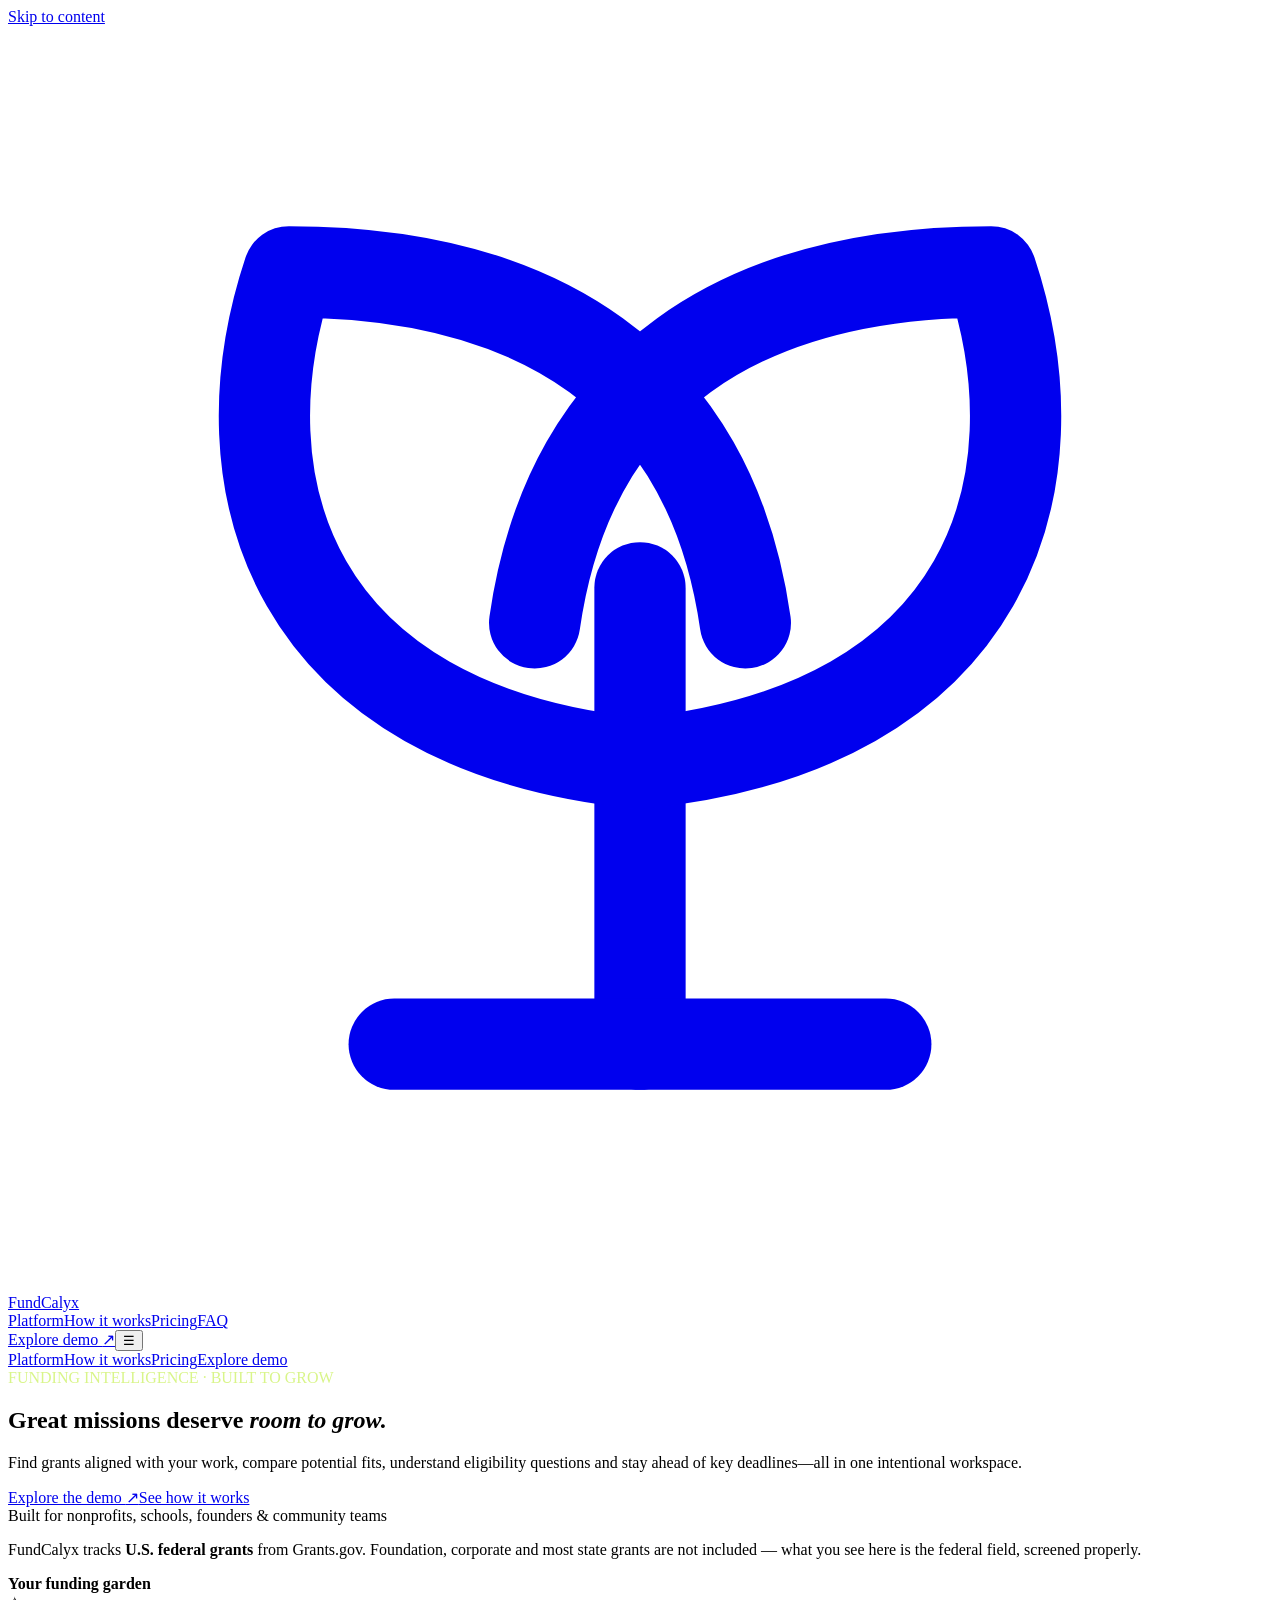
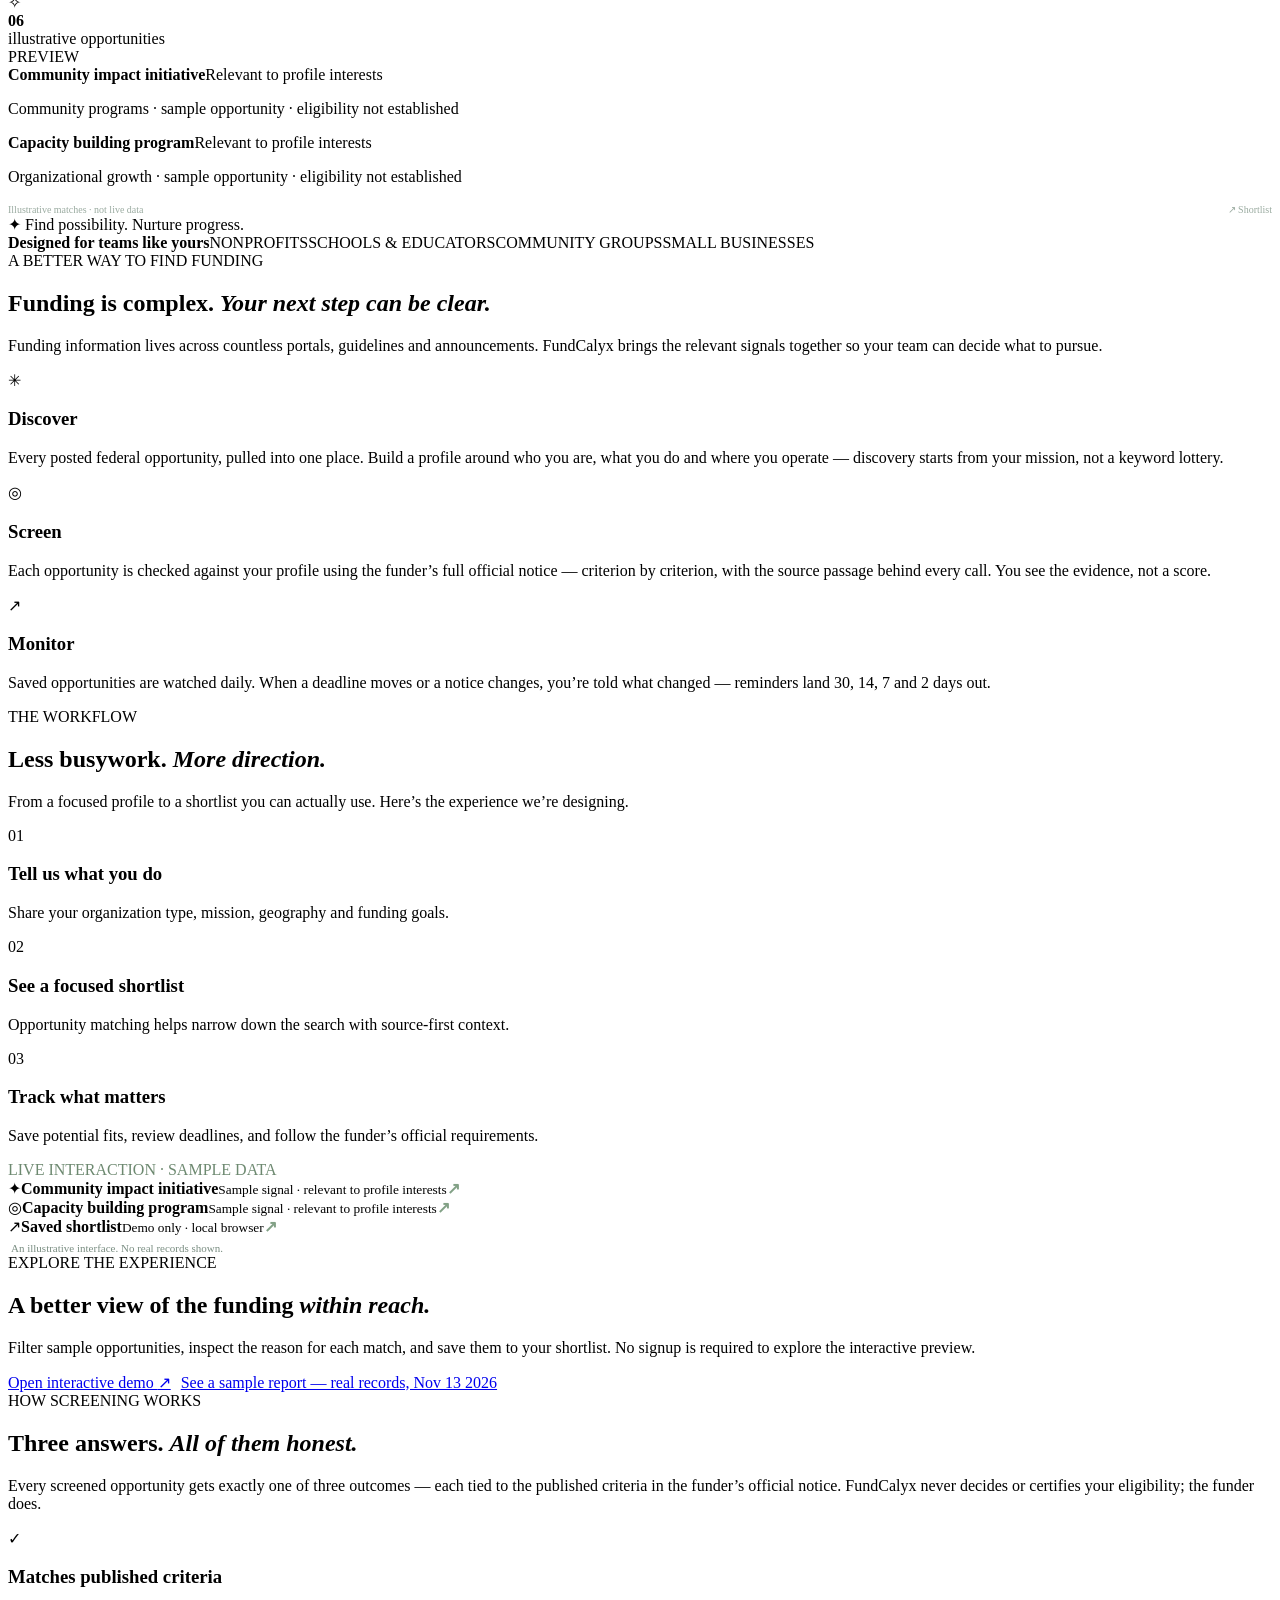
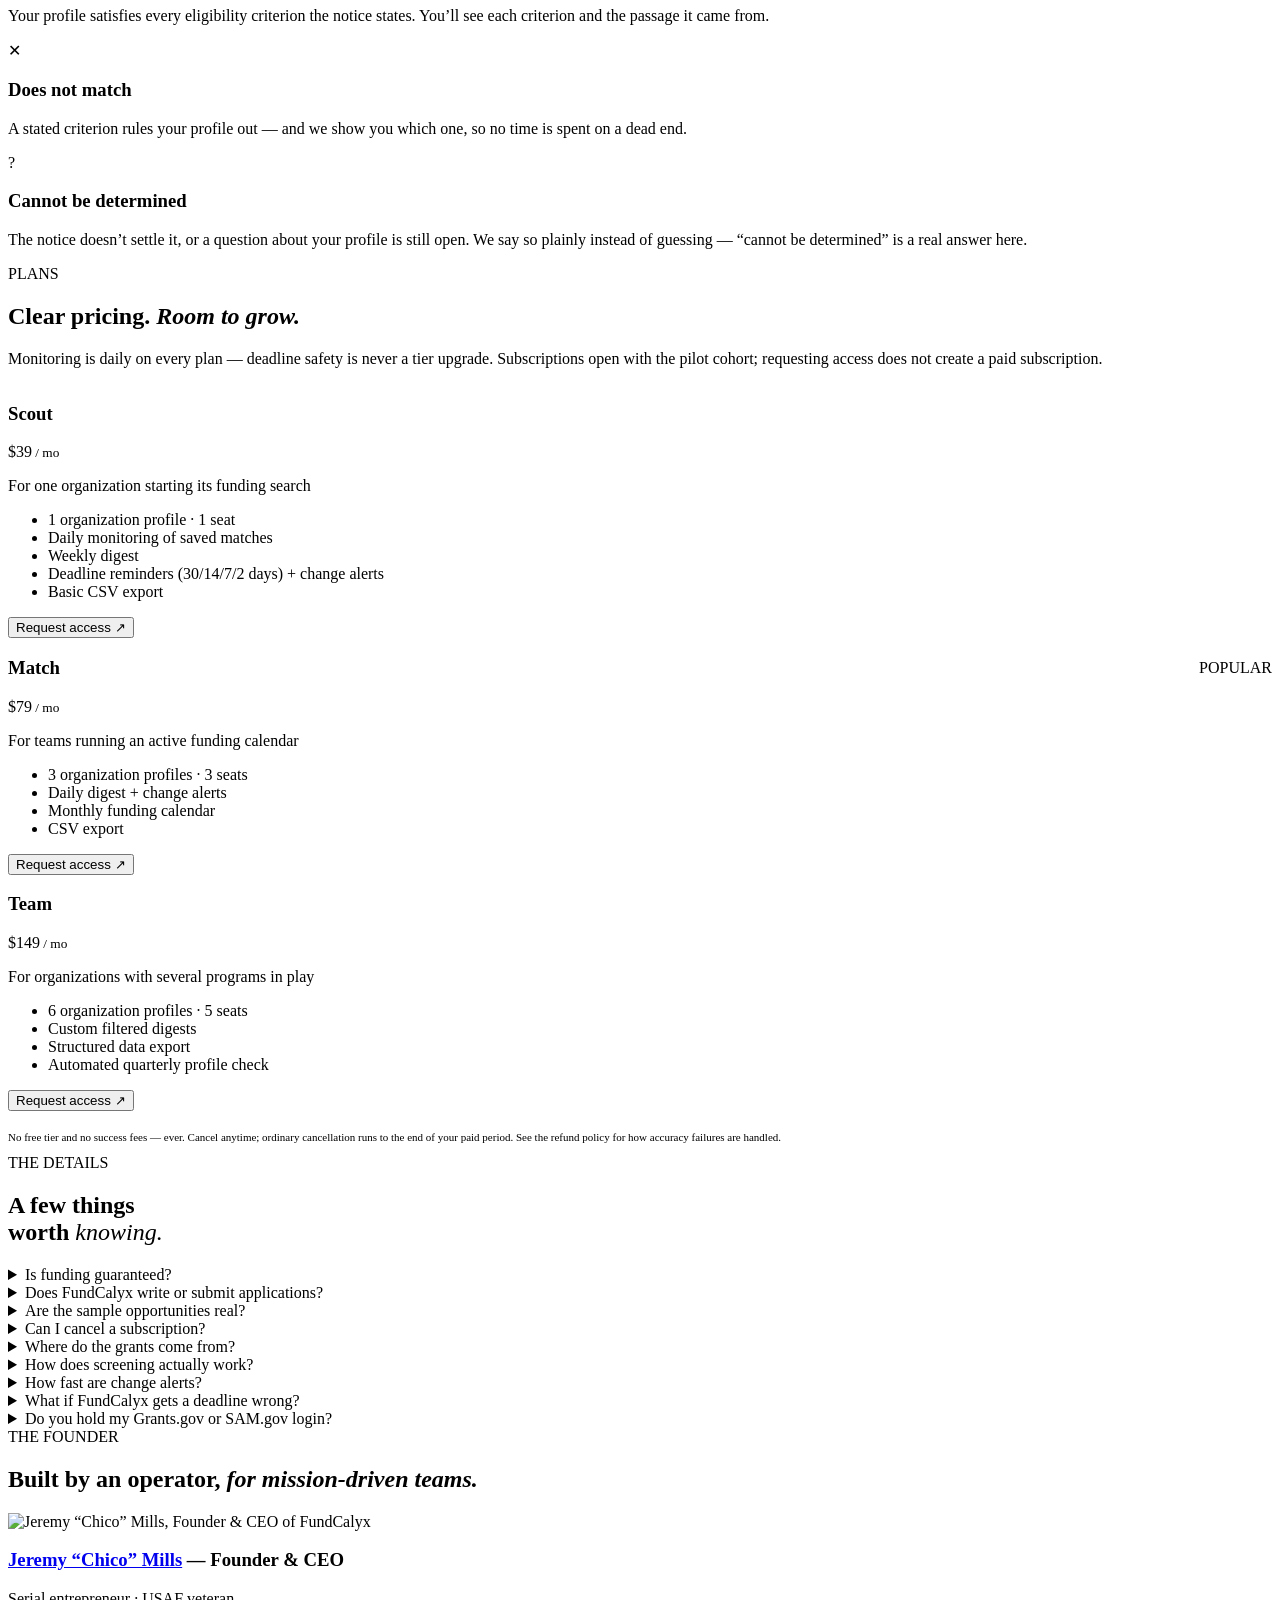
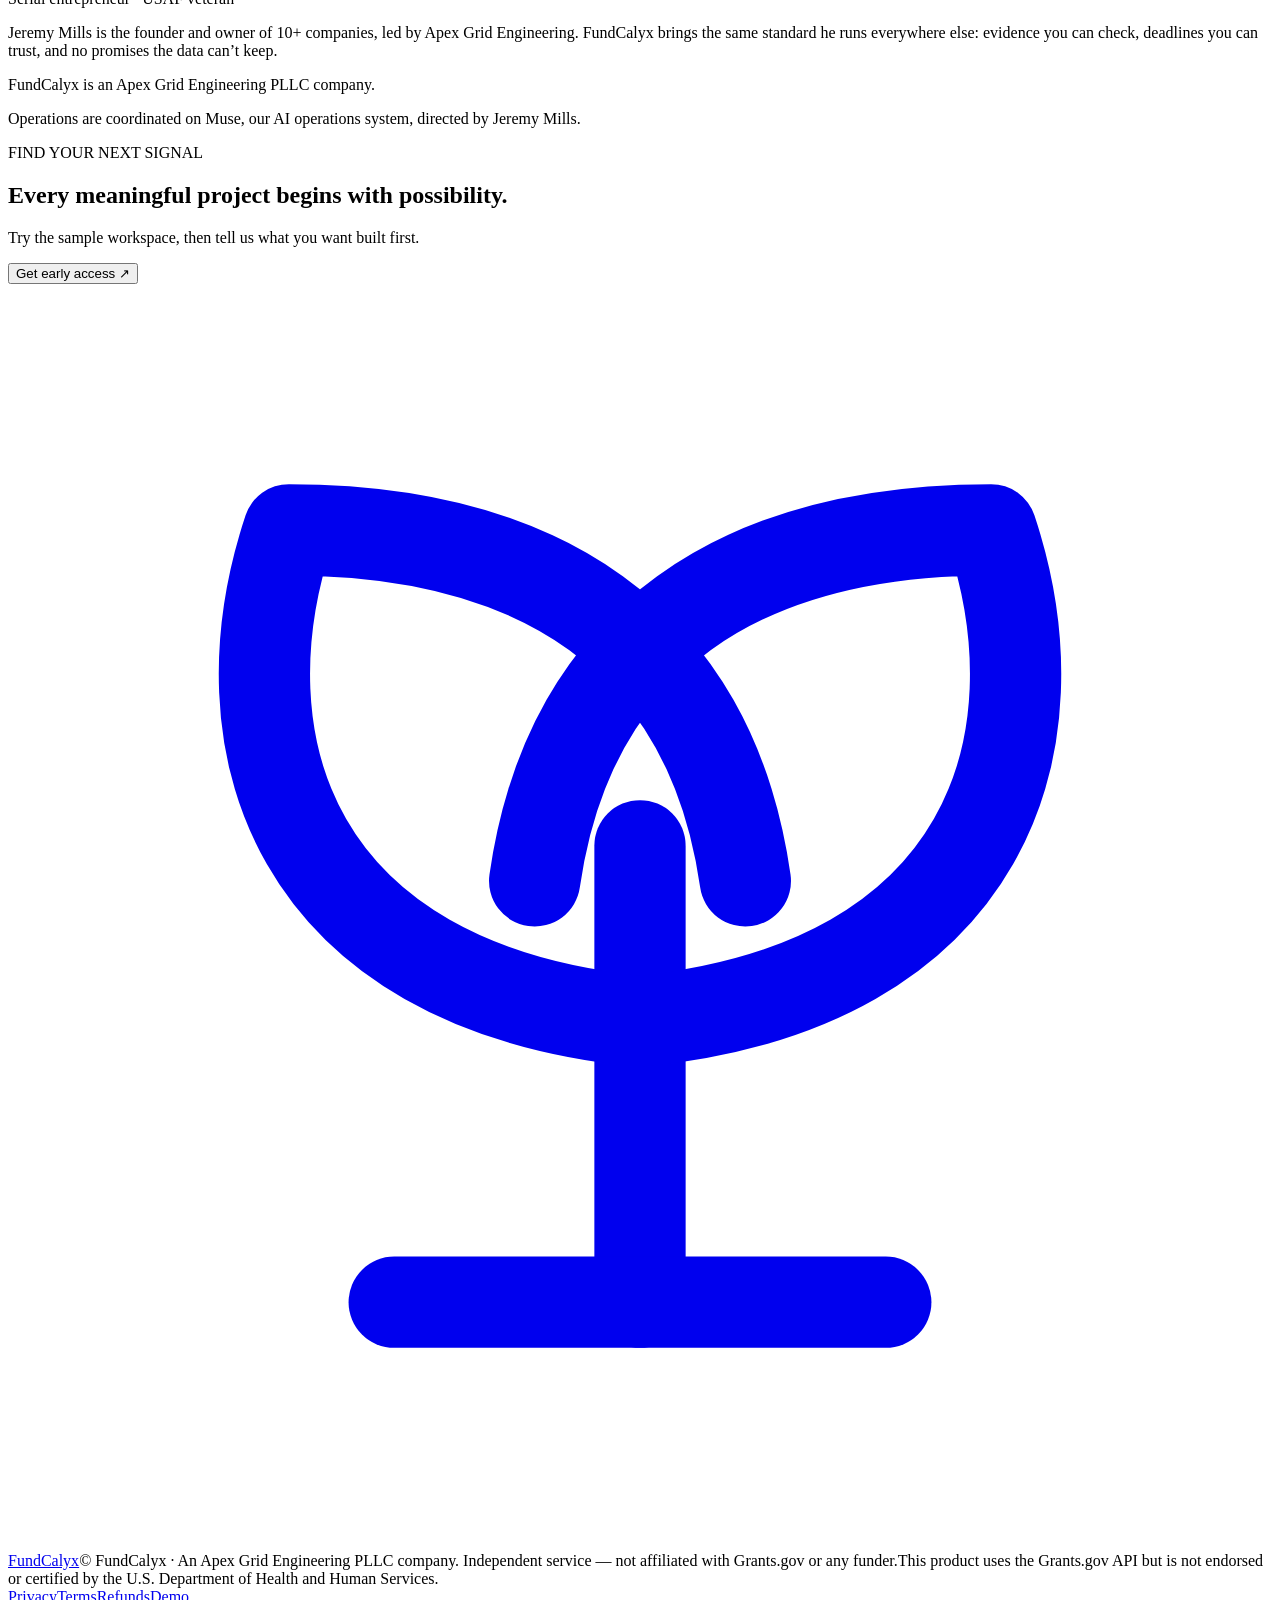
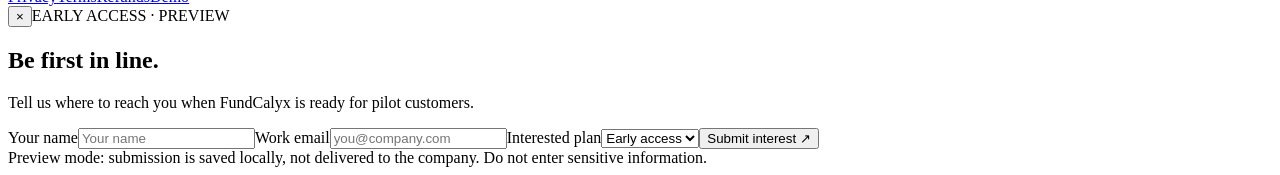
==== index.html @ a988503f "Add files via upload" ====
<!doctype html><html lang="en"><head><meta charset="utf-8"><meta name="viewport" content="width=device-width,initial-scale=1"><meta name="robots" content="noindex,nofollow"><meta name="description" content="Find federal grants that fit your mission. FundCalyx organizes potential funding matches, eligibility questions and deadlines in one focused workspace."><meta name="theme-color" content="#142f29"><title>FundCalyx — Grant discovery + funding intelligence</title><link rel="icon" href="assets/favicon.svg" type="image/svg+xml"><link rel="stylesheet" href="assets/site.css"><script src="assets/site-config.js"></script><script defer src="assets/site.js"></script><meta name="theme-color" content="#12342c"><meta property="og:type" content="website"><meta property="og:title" content="FundCalyx — Grant discovery + funding intelligence"><meta property="og:description" content="Find federal grants that fit your mission. FundCalyx organizes potential funding matches, eligibility questions and deadlines in one focused workspace."></head><body data-site="fundcalyx"><a class="skip-link" href="#main">Skip to content</a><div class="nav-shell container"><nav class="nav" aria-label="Main navigation"><a class="logo" href="index.html" aria-label="FundCalyx home"><span class="mark"><svg viewBox="0 0 36 36" fill="none" aria-hidden="true"><path d="M18 29V16" stroke="currentColor" stroke-width="2.6" stroke-linecap="round"/><path d="M18 21C8 20 6 13 8 7c7 0 12 3 13 10M18 21c10-1 12-8 10-14-7 0-12 3-13 10" stroke="currentColor" stroke-width="2.6" stroke-linecap="round" stroke-linejoin="round"/><path d="M11 29h14" stroke="currentColor" stroke-width="2.6" stroke-linecap="round"/></svg></span>FundCalyx</a><div class="nav-links"><a href="index.html#platform">Platform</a><a href="index.html#how">How it works</a><a href="index.html#pricing">Pricing</a><a href="index.html#faq">FAQ</a></div><div class="nav-actions"><a class="btn btn-outline btn-sm" href="workspace.html">Explore demo <span aria-hidden="true">↗</span></a><button class="mobile-toggle" type="button" aria-label="Toggle menu" aria-expanded="false">☰</button></div></nav><div class="mobile-menu" id="mobile-menu"><a href="index.html#platform">Platform</a><a href="index.html#how">How it works</a><a href="index.html#pricing">Pricing</a><a href="workspace.html">Explore demo</a></div></div><main id="main"><section class="hero"><div class="container"><div class="hero-panel"><div class="hero-copy"><div class="eyebrow" style="color:#d9f58a"><span class="dot"></span>FUNDING INTELLIGENCE · BUILT TO GROW</div><h1>Great missions deserve <em>room to grow.</em></h1><p>Find grants aligned with your work, compare potential fits, understand eligibility questions and stay ahead of key deadlines—all in one intentional workspace.</p><div class="hero-cta"><a href="workspace.html" class="btn btn-solid">Explore the demo <span aria-hidden="true">↗</span></a><a href="#how" class="btn btn-light">See how it works</a></div><div class="hero-micro"><span></span>Built for nonprofits, schools, founders & community teams</div><p class="hero-scope">FundCalyx tracks <strong>U.S. federal grants</strong> from Grants.gov. Foundation, corporate and most state grants are not included — what you see here is the federal field, screened properly.</p></div><div class="hero-art" aria-label="Illustrative platform preview"><div class="orbit" aria-hidden="true"></div><div class="orbit two" aria-hidden="true"></div><div class="orbit three" aria-hidden="true"></div><div class="dashboard-card"><div class="dashboard-top"><strong>Your funding garden</strong><div class="mini-dots" aria-hidden="true"><i></i><i></i><i></i></div></div><div class="match-summary"><div class="summary-icon">✧</div><div><strong>06</strong><br><span>illustrative opportunities</span></div><span style="margin-left:auto" class="sample-tag">PREVIEW</span></div><div class="grant-result"><div class="grant-head"><strong>Community impact initiative</strong><span class="score">Relevant to profile interests</span></div><p>Community programs · sample opportunity · eligibility not established</p></div><div class="grant-result"><div class="grant-head"><strong>Capacity building program</strong><span class="score">Relevant to profile interests</span></div><p>Organizational growth · sample opportunity · eligibility not established</p></div><div style="display:flex;align-items:center;justify-content:space-between;margin-top:18px;color:#9aaba0;font-size:10px"><span>Illustrative matches · not live data</span><span>↗ Shortlist</span></div></div><div class="floating-note">✦ Find possibility. Nurture progress.</div></div></div><div class="proofbar"><strong>Designed for teams like yours</strong><span>NONPROFITS</span><span>SCHOOLS & EDUCATORS</span><span>COMMUNITY GROUPS</span><span>SMALL BUSINESSES</span></div></div></section><section class="section container" id="platform"><div class="section-head"><span class="eyebrow"><span class="dot"></span>A BETTER WAY TO FIND FUNDING</span><h2>Funding is complex. <em>Your next step can be clear.</em></h2><p>Funding information lives across countless portals, guidelines and announcements. FundCalyx brings the relevant signals together so your team can decide what to pursue.</p></div><div class="feature-grid"><article class="feature feature-main"><div class="decor" aria-hidden="true"></div><div class="feat-icon" aria-hidden="true">✳</div><h3>Discover</h3><p>Every posted federal opportunity, pulled into one place. Build a profile around who you are, what you do and where you operate — discovery starts from your mission, not a keyword lottery.</p></article><article class="feature "><div class="decor" aria-hidden="true"></div><div class="feat-icon" aria-hidden="true">◎</div><h3>Screen</h3><p>Each opportunity is checked against your profile using the funder’s full official notice — criterion by criterion, with the source passage behind every call. You see the evidence, not a score.</p></article><article class="feature "><div class="decor" aria-hidden="true"></div><div class="feat-icon" aria-hidden="true">↗</div><h3>Monitor</h3><p>Saved opportunities are watched daily. When a deadline moves or a notice changes, you’re told what changed — reminders land 30, 14, 7 and 2 days out.</p></article></div></section><section class="dark-section" id="how"><div class="container"><div class="section-head"><span class="eyebrow" style="color:var(--accent)"><span class="dot"></span>THE WORKFLOW</span><h2>Less busywork. <em style="color:var(--accent)">More direction.</em></h2><p>From a focused profile to a shortlist you can actually use. Here’s the experience we’re designing.</p></div><div class="steps"><article class="step"><span class="n">01</span><h3>Tell us what you do</h3><p>Share your organization type, mission, geography and funding goals.</p></article><article class="step"><span class="n">02</span><h3>See a focused shortlist</h3><p>Opportunity matching helps narrow down the search with source-first context.</p></article><article class="step"><span class="n">03</span><h3>Track what matters</h3><p>Save potential fits, review deadlines, and follow the funder’s official requirements.</p></article></div></div></section><section class="demo-strip container"><div class="demo-visual"><div class="eyebrow" style="color:#6d8970">LIVE INTERACTION · SAMPLE DATA</div><div class="row-demo"><span class="circle">✦</span><span class="txt"><strong>Community impact initiative</strong><small>Sample signal · relevant to profile interests</small></span><strong style="color:#82a186">↗</strong></div><div class="row-demo"><span class="circle">◎</span><span class="txt"><strong>Capacity building program</strong><small>Sample signal · relevant to profile interests</small></span><strong style="color:#82a186">↗</strong></div><div class="row-demo"><span class="circle">↗</span><span class="txt"><strong>Saved shortlist</strong><small>Demo only · local browser</small></span><strong style="color:#82a186">↗</strong></div><div style="padding:6px 3px 0;color:#798d81;font-size:11px">An illustrative interface. No real records shown.</div></div><div class="section-head"><span class="eyebrow"><span class="dot"></span>EXPLORE THE EXPERIENCE</span><h2>A better view of the funding <em>within reach.</em></h2><p>Filter sample opportunities, inspect the reason for each match, and save them to your shortlist. No signup is required to explore the interactive preview.</p><a class="btn btn-dark" style="margin-top:14px" href="workspace.html">Open interactive demo <span aria-hidden="true">↗</span></a><a class="btn btn-outline" style="margin-top:14px;margin-left:10px" href="sample-report.html">See a sample report — real records, Nov 13 2026</a></div></section><section class="section container" id="screening"><div class="section-head"><span class="eyebrow"><span class="dot"></span>HOW SCREENING WORKS</span><h2>Three answers. <em>All of them honest.</em></h2><p>Every screened opportunity gets exactly one of three outcomes — each tied to the published criteria in the funder’s official notice. FundCalyx never decides or certifies your eligibility; the funder does.</p></div><div class="feature-grid"><article class="feature"><div class="feat-icon" aria-hidden="true">✓</div><h3>Matches published criteria</h3><p>Your profile satisfies every eligibility criterion the notice states. You’ll see each criterion and the passage it came from.</p></article><article class="feature"><div class="feat-icon" aria-hidden="true">✕</div><h3>Does not match</h3><p>A stated criterion rules your profile out — and we show you which one, so no time is spent on a dead end.</p></article><article class="feature"><div class="feat-icon" aria-hidden="true">?</div><h3>Cannot be determined</h3><p>The notice doesn’t settle it, or a question about your profile is still open. We say so plainly instead of guessing — “cannot be determined” is a real answer here.</p></article></div></section><section class="pricing" id="pricing"><div class="container"><div class="section-head"><span class="eyebrow"><span class="dot"></span>PLANS</span><h2>Clear pricing. <em>Room to grow.</em></h2><p>Monitoring is daily on every plan — deadline safety is never a tier upgrade. Subscriptions open with the pilot cohort; requesting access does not create a paid subscription.</p></div><div class="pricing-cards"><article class="price-card "><div style="display:flex;justify-content:space-between;align-items:center"><h3>Scout</h3></div><div class="amount">$39<small> / mo</small></div><p class="desc">For one organization starting its funding search</p><ul><li>1 organization profile · 1 seat</li><li>Daily monitoring of saved matches</li><li>Weekly digest</li><li>Deadline reminders (30/14/7/2 days) + change alerts</li><li>Basic CSV export</li></ul><button class="btn btn-outline" type="button" data-modal data-plan="Scout">Request access <span aria-hidden="true">↗</span></button></article><article class="price-card featured"><div style="display:flex;justify-content:space-between;align-items:center"><h3>Match</h3><span class="badge dark">POPULAR</span></div><div class="amount">$79<small> / mo</small></div><p class="desc">For teams running an active funding calendar</p><ul><li>3 organization profiles · 3 seats</li><li>Daily digest + change alerts</li><li>Monthly funding calendar</li><li>CSV export</li></ul><button class="btn btn-solid" type="button" data-modal data-plan="Match">Request access <span aria-hidden="true">↗</span></button></article><article class="price-card "><div style="display:flex;justify-content:space-between;align-items:center"><h3>Team</h3></div><div class="amount">$149<small> / mo</small></div><p class="desc">For organizations with several programs in play</p><ul><li>6 organization profiles · 5 seats</li><li>Custom filtered digests</li><li>Structured data export</li><li>Automated quarterly profile check</li></ul><button class="btn btn-outline" type="button" data-modal data-plan="Team">Request access <span aria-hidden="true">↗</span></button></article></div><p style="font-size:11px;color:var(--muted);margin-top:20px">No free tier and no success fees — ever. Cancel anytime; ordinary cancellation runs to the end of your paid period. See the refund policy for how accuracy failures are handled.</p></div></section><section class="faq container" id="faq"><div><span class="eyebrow"><span class="dot"></span>THE DETAILS</span><h2 class="section-title">A few things<br>worth <em style="font-family:Georgia,serif;font-weight:400">knowing.</em></h2></div><div class="faq-list"><details><summary>Is funding guaranteed?</summary><p>No. A match is a starting point, not an eligibility determination or an award guarantee. Always verify requirements and deadlines with the original funder.</p></details><details><summary>Does FundCalyx write or submit applications?</summary><p>Not in the proposed initial product. It focuses on opportunity discovery, eligibility prompts, links and deadline organization.</p></details><details><summary>Are the sample opportunities real?</summary><p>No. The interactive preview uses illustrative records. Live data, source links and update schedules must be connected before launch.</p></details><details><summary>Can I cancel a subscription?</summary><p>Yes — self-service, anytime. Ordinary cancellation runs to the end of the period you paid for. If FundCalyx ever ends your service itself, the unused part of the period is refunded pro-rata. The two are different, and the refund policy says so in plain language.</p></details><details><summary>Where do the grants come from?</summary><p>U.S. federal opportunities, via Grants.gov. Foundation, corporate and most state grants are not in this data — FundCalyx is a federal-grants tool and says so up front. This product uses the Grants.gov API but is not endorsed or certified by the U.S. Department of Health and Human Services.</p></details><details><summary>How does screening actually work?</summary><p>We read the funder’s full official notice and check your profile against each published eligibility criterion, keeping the source passage behind every outcome. If the notice can’t settle a question, the answer is “cannot be determined” — never a guess dressed up as a verdict.</p></details><details><summary>How fast are change alerts?</summary><p>Monitoring runs daily, not in real time. When a sweep detects a change and verifies it, the alert is queued and sent — expect same-day on a normal cycle, and we’ll show a visible stale-data notice rather than send alerts built on a feed we couldn’t verify.</p></details><details><summary>What if FundCalyx gets a deadline wrong?</summary><p>We notify you promptly, publish the correction, and assess the impact. Where a correction can’t restore what was lost — a passed deadline can’t be un-passed — the affected period is credited or refunded under the refund policy. Corrections never erase the original error from our accuracy record.</p></details><details><summary>Do you hold my Grants.gov or SAM.gov login?</summary><p>Never. FundCalyx works from public funder data and the profile you give us. Your portal credentials are yours alone, and we will never ask for them.</p></details></div></section><section class="section container" id="founder"><div class="section-head"><span class="eyebrow"><span class="dot"></span>THE FOUNDER</span><h2>Built by an operator, <em>for mission-driven teams.</em></h2></div><div class="founder-block"><img class="founder-photo" src="assets/founder.jpg" alt="Jeremy “Chico” Mills, Founder & CEO of FundCalyx"><div><h3><a href="https://apexgrideng.com/about">Jeremy “Chico” Mills</a> — Founder & CEO</h3><p class="founder-line">Serial entrepreneur · USAF veteran</p><p>Jeremy Mills is the founder and owner of 10+ companies, led by Apex Grid Engineering. FundCalyx brings the same standard he runs everywhere else: evidence you can check, deadlines you can trust, and no promises the data can’t keep.</p><p class="founder-parent">FundCalyx is an Apex Grid Engineering PLLC company.</p><p class="ops-note">Operations are coordinated on Muse, our AI operations system, directed by Jeremy Mills.</p></div></div></section><div class="container"><section class="last-cta"><div><span class="eyebrow">FIND YOUR NEXT SIGNAL</span><h2>Every meaningful project begins with possibility.</h2><p>Try the sample workspace, then tell us what you want built first.</p></div><button class="btn btn-dark" type="button" data-modal data-plan="Early access">Get early access <span aria-hidden="true">↗</span></button></section></div></main><div class="container"><footer class="footer"><a class="logo" href="index.html" aria-label="FundCalyx home"><span class="mark"><svg viewBox="0 0 36 36" fill="none" aria-hidden="true"><path d="M18 29V16" stroke="currentColor" stroke-width="2.6" stroke-linecap="round"/><path d="M18 21C8 20 6 13 8 7c7 0 12 3 13 10M18 21c10-1 12-8 10-14-7 0-12 3-13 10" stroke="currentColor" stroke-width="2.6" stroke-linecap="round" stroke-linejoin="round"/><path d="M11 29h14" stroke="currentColor" stroke-width="2.6" stroke-linecap="round"/></svg></span>FundCalyx</a><span>© FundCalyx · An Apex Grid Engineering PLLC company. Independent service — not affiliated with Grants.gov or any funder.</span><span class="attribution">This product uses the Grants.gov API but is not endorsed or certified by the U.S. Department of Health and Human Services.</span><div class="footer-links"><a href="legal.html#privacy">Privacy</a><a href="legal.html#terms">Terms</a><a href="legal.html#refunds">Refunds</a><a href="workspace.html">Demo</a></div></footer></div><div class="modal-backdrop" id="interest-modal" aria-hidden="true"><div class="modal" role="dialog" aria-modal="true" aria-labelledby="modal-title"><button class="modal-close" type="button" data-close-modal aria-label="Close dialog">×</button><span class="eyebrow"><span class="dot"></span>EARLY ACCESS · PREVIEW</span><h2 id="modal-title">Be first in line.</h2><p>Tell us where to reach you when FundCalyx is ready for pilot customers.</p><form id="lead-form" class="form-grid"><label>Your name<input type="text" name="name" placeholder="Your name" required maxlength="100" autocomplete="name"></label><label>Work email<input type="email" name="email" placeholder="you@company.com" required maxlength="200" autocomplete="email"></label><label>Interested plan<select name="plan"><option>Early access</option><option>Scout</option><option>Match</option><option>Team</option></select></label><button class="btn btn-dark" type="submit">Submit interest <span aria-hidden="true">↗</span></button><div class="form-notice" id="lead-mode">Preview mode: submission is saved locally, not delivered to the company. Do not enter sensitive information.</div></form></div></div><div class="toast" role="status" aria-live="polite"></div></body></html>
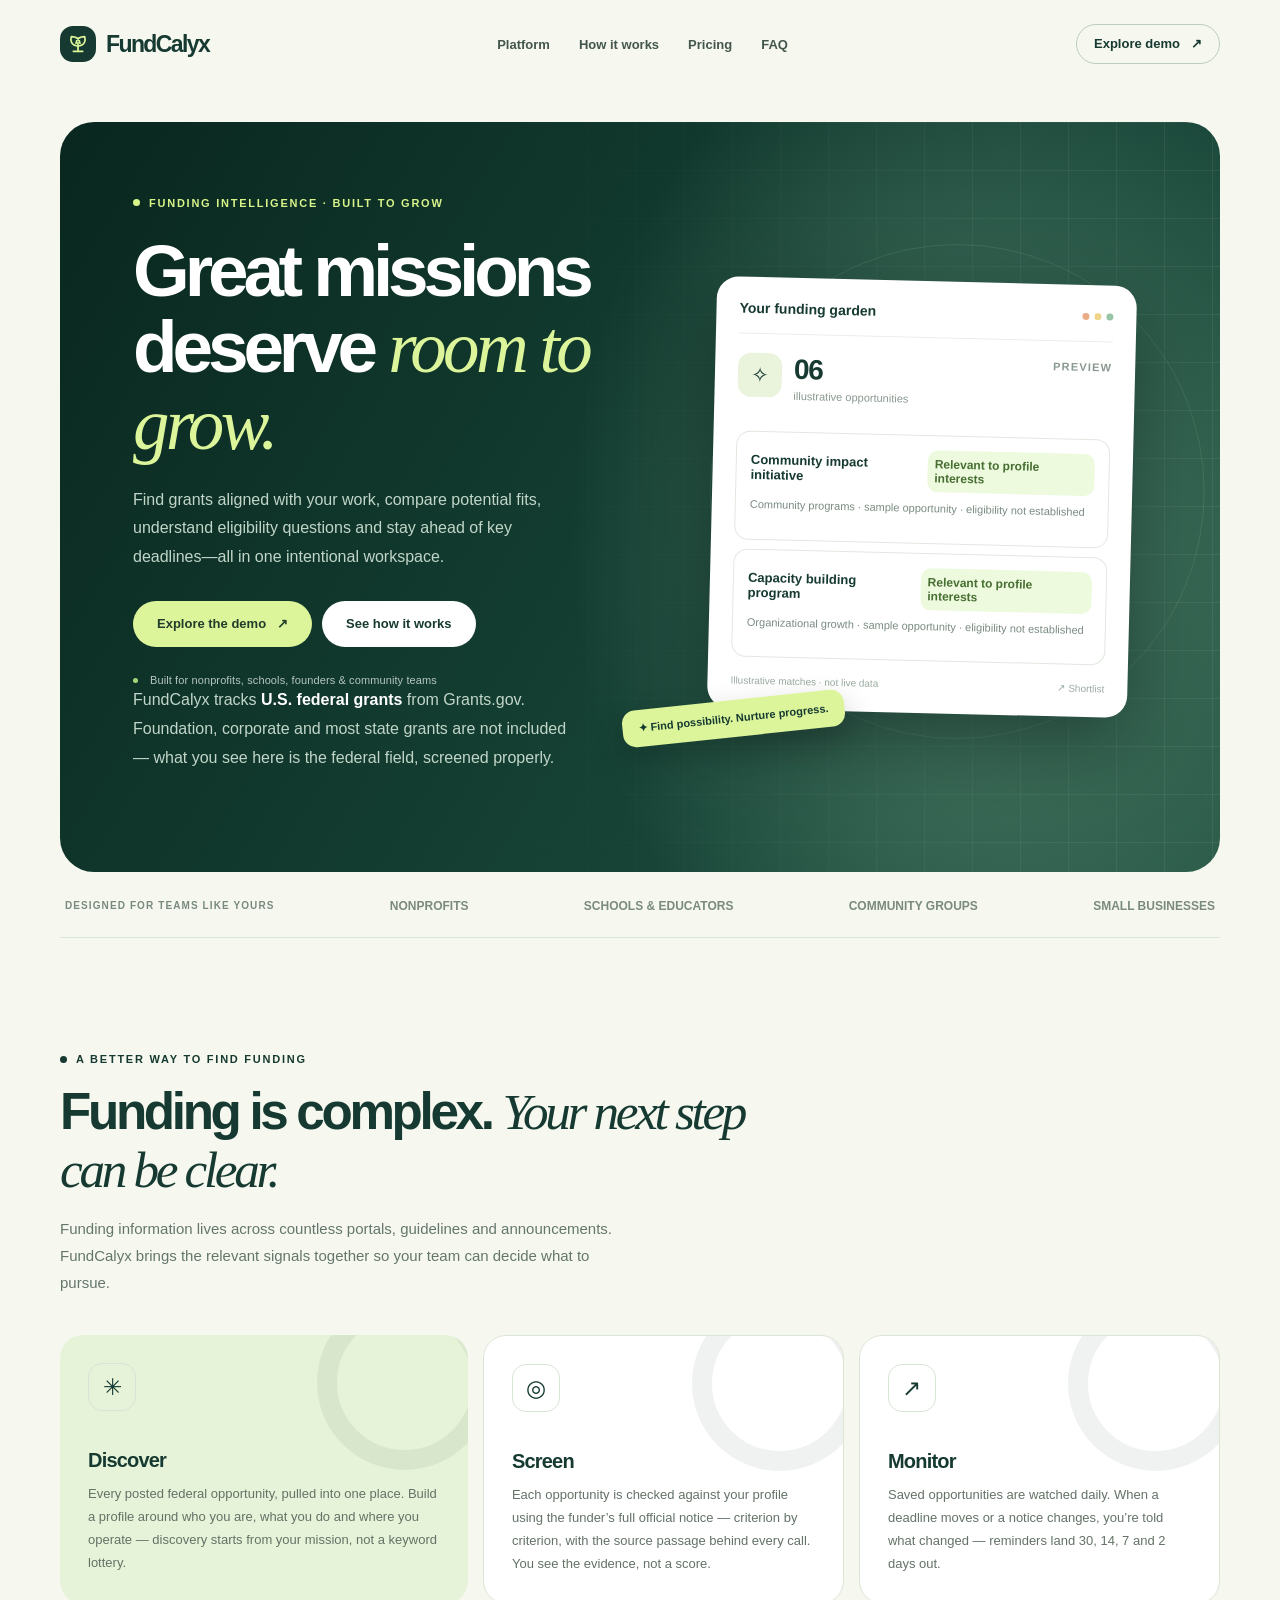
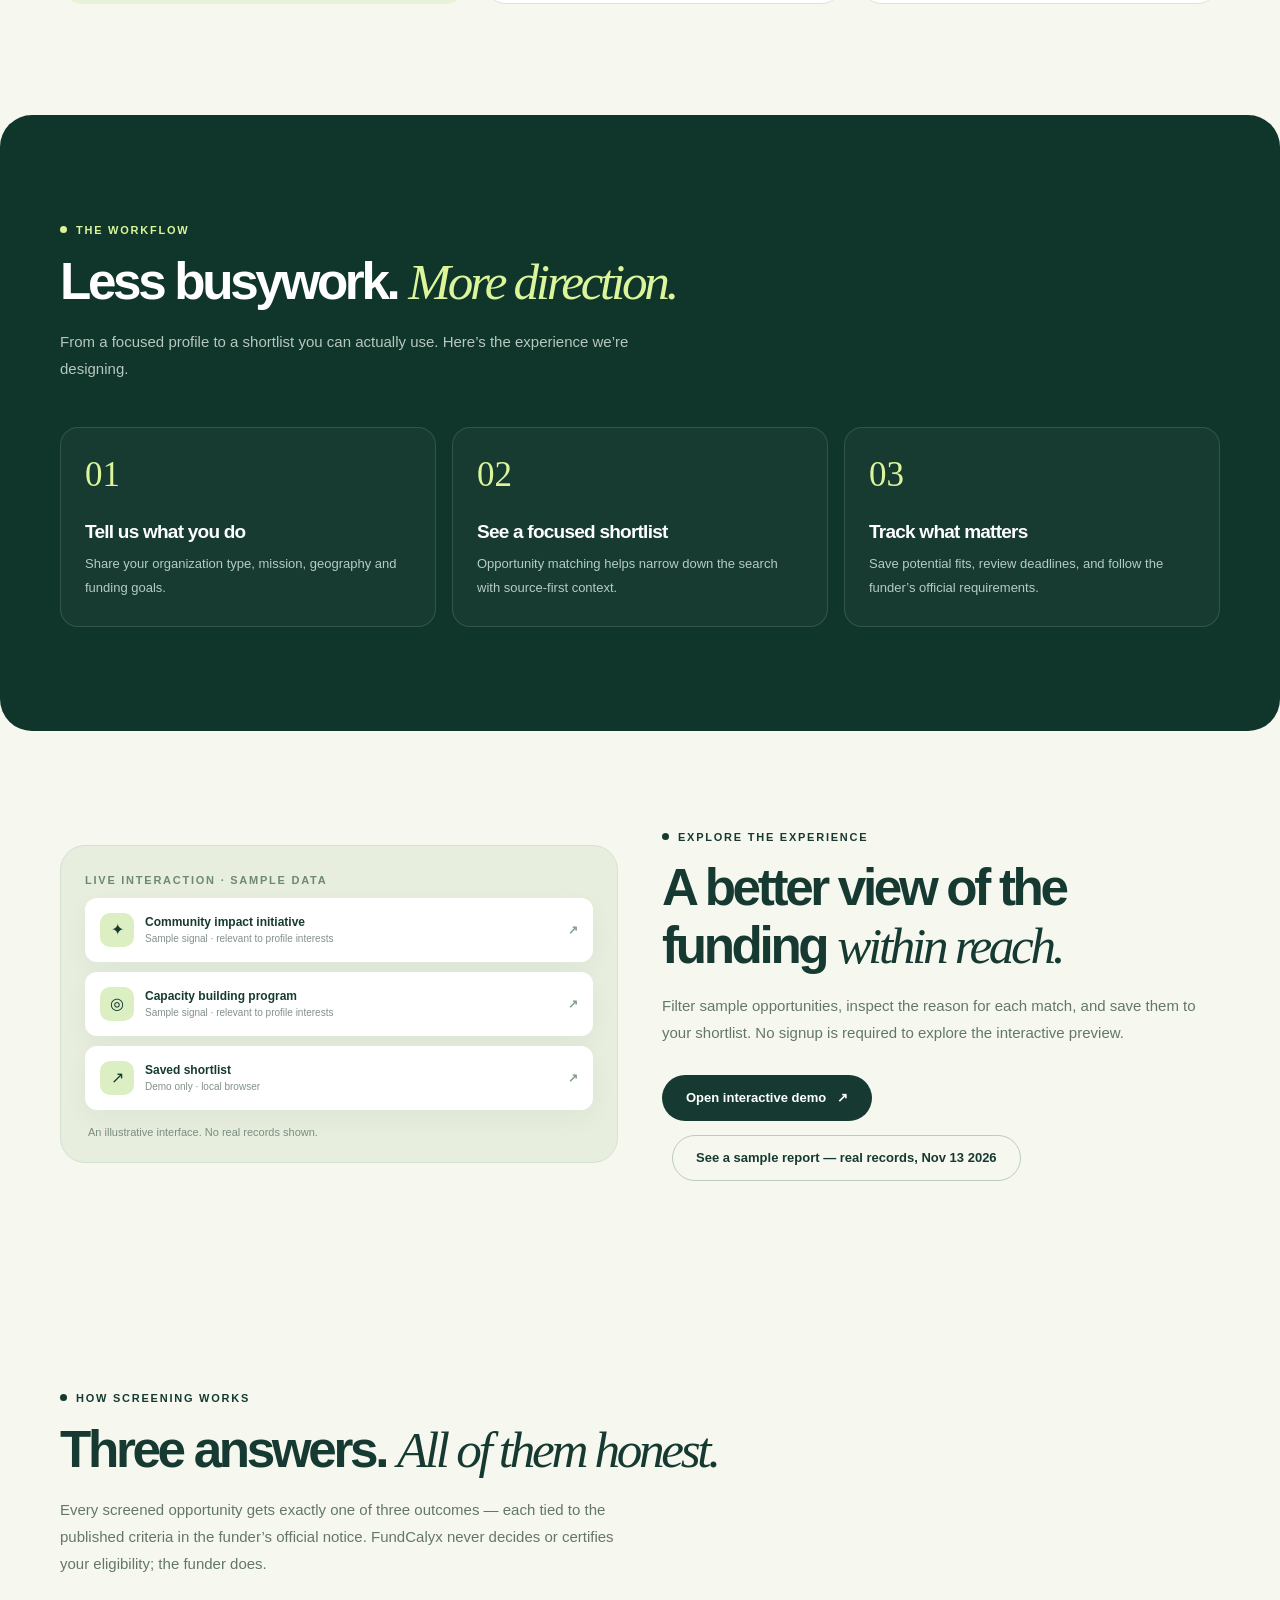
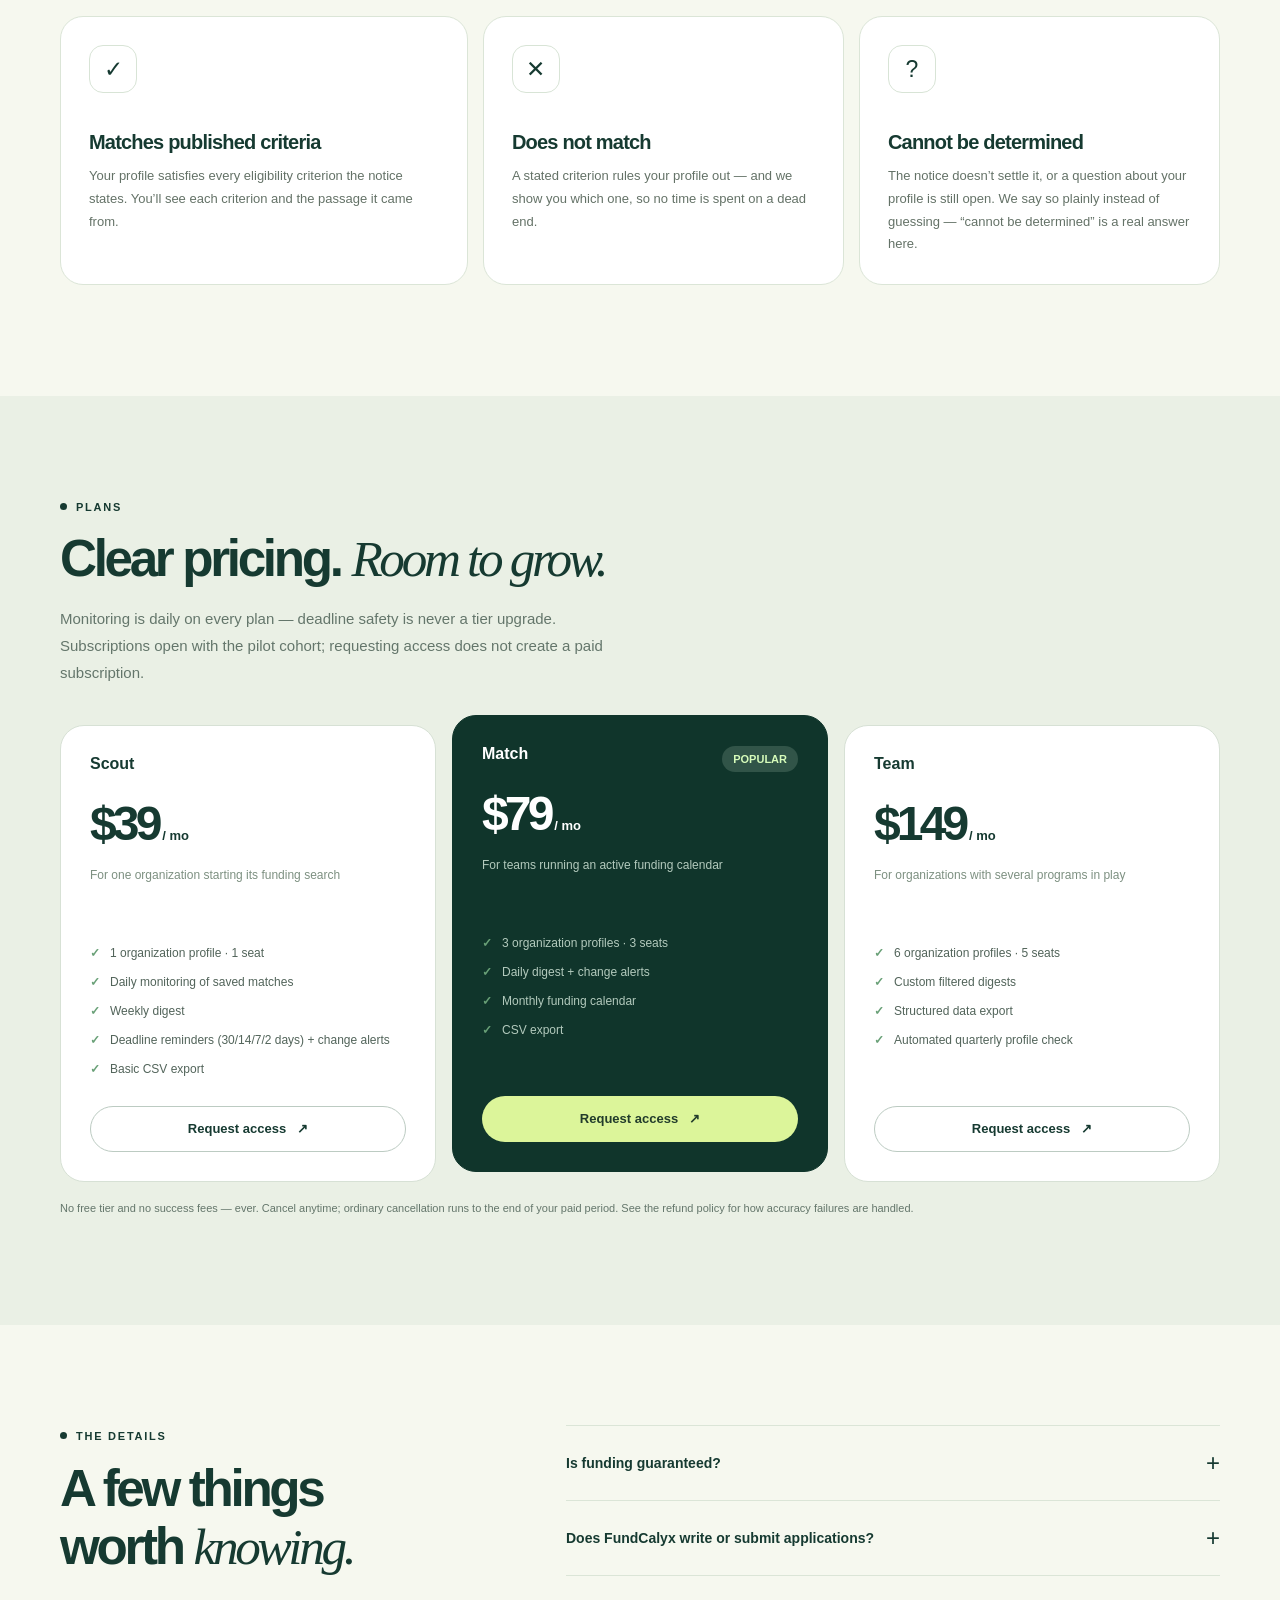
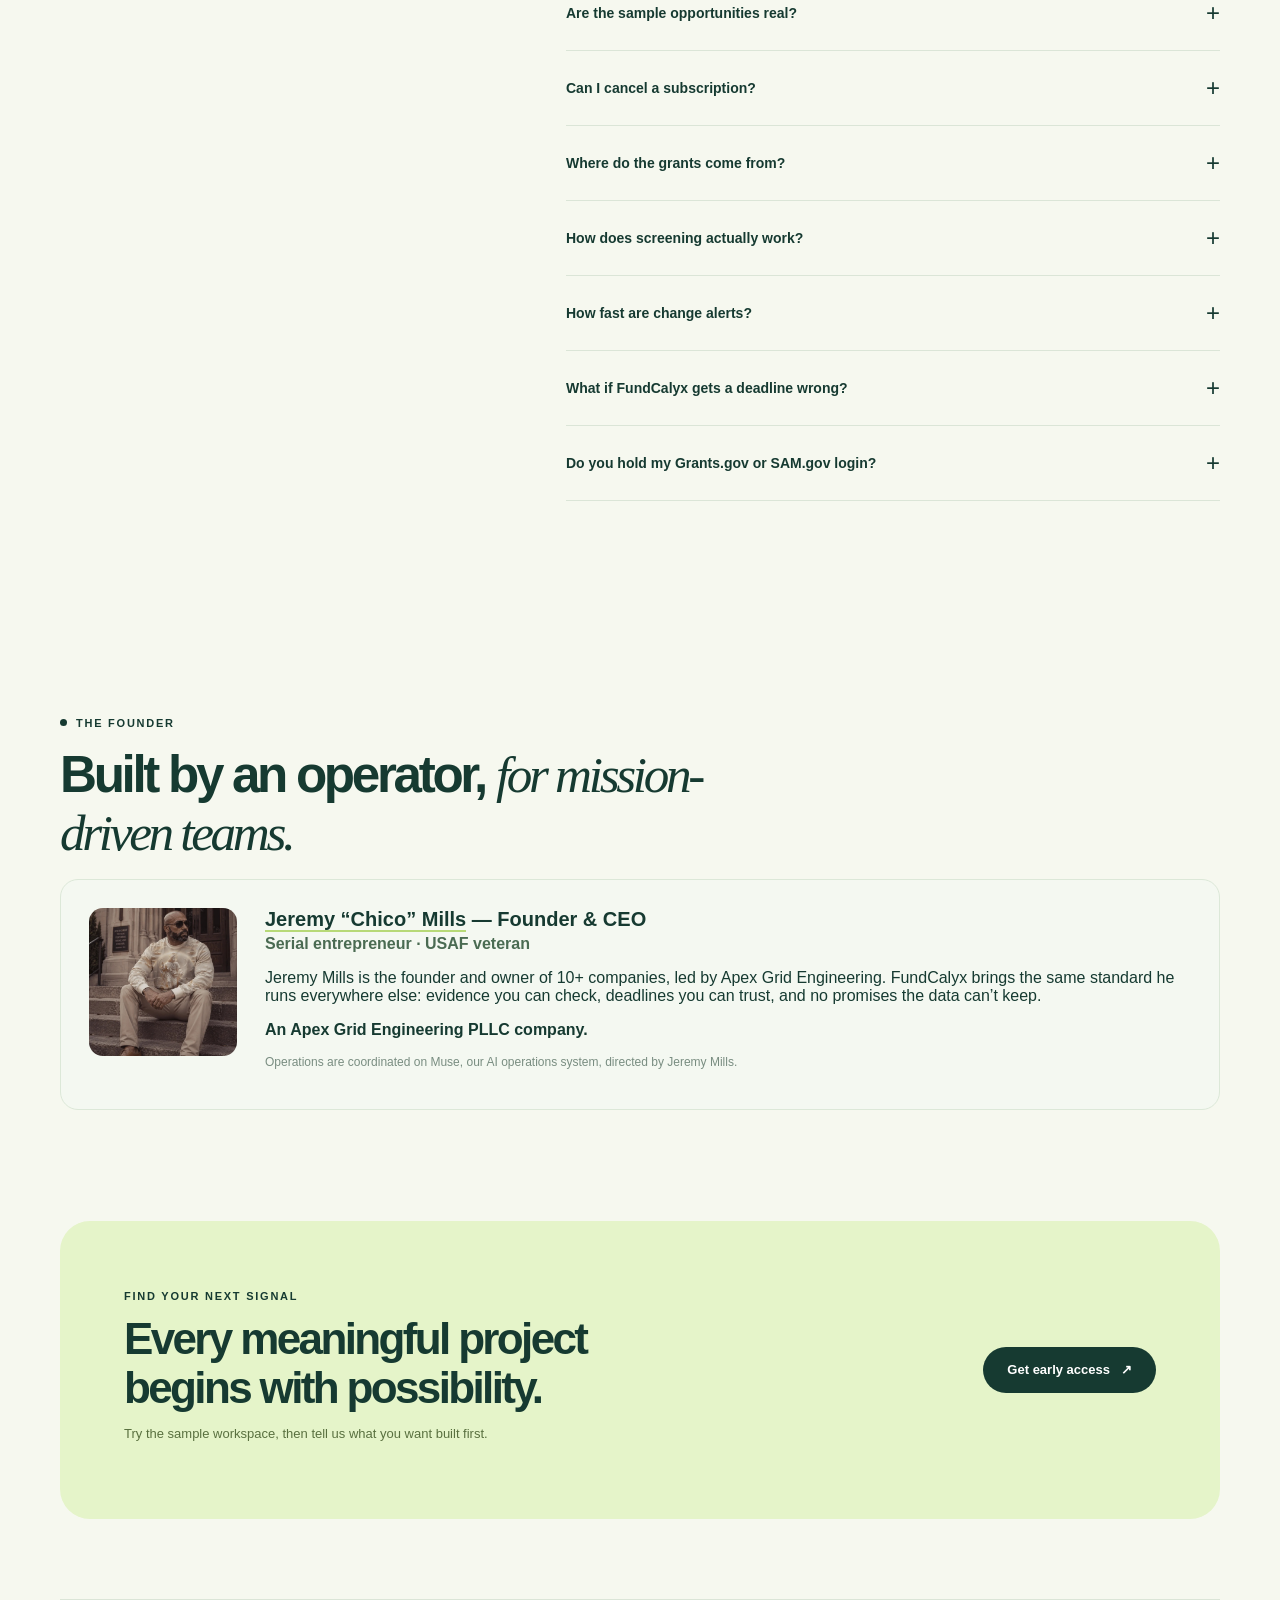
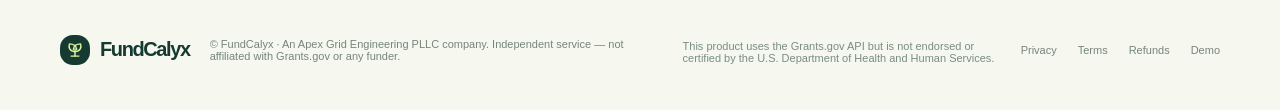
==== commit 509cfaa0: "Update index.html" ====
--- a/index.html
+++ b/index.html
@@ -1 +1 @@
-<!doctype html><html lang="en"><head><meta charset="utf-8"><meta name="viewport" content="width=device-width,initial-scale=1"><meta name="robots" content="noindex,nofollow"><meta name="description" content="Find federal grants that fit your mission. FundCalyx organizes potential funding matches, eligibility questions and deadlines in one focused workspace."><meta name="theme-color" content="#142f29"><title>FundCalyx — Grant discovery + funding intelligence</title><link rel="icon" href="assets/favicon.svg" type="image/svg+xml"><link rel="stylesheet" href="assets/site.css"><script src="assets/site-config.js"></script><script defer src="assets/site.js"></script><meta name="theme-color" content="#12342c"><meta property="og:type" content="website"><meta property="og:title" content="FundCalyx — Grant discovery + funding intelligence"><meta property="og:description" content="Find federal grants that fit your mission. FundCalyx organizes potential funding matches, eligibility questions and deadlines in one focused workspace."></head><body data-site="fundcalyx"><a class="skip-link" href="#main">Skip to content</a><div class="nav-shell container"><nav class="nav" aria-label="Main navigation"><a class="logo" href="index.html" aria-label="FundCalyx home"><span class="mark"><svg viewBox="0 0 36 36" fill="none" aria-hidden="true"><path d="M18 29V16" stroke="currentColor" stroke-width="2.6" stroke-linecap="round"/><path d="M18 21C8 20 6 13 8 7c7 0 12 3 13 10M18 21c10-1 12-8 10-14-7 0-12 3-13 10" stroke="currentColor" stroke-width="2.6" stroke-linecap="round" stroke-linejoin="round"/><path d="M11 29h14" stroke="currentColor" stroke-width="2.6" stroke-linecap="round"/></svg></span>FundCalyx</a><div class="nav-links"><a href="index.html#platform">Platform</a><a href="index.html#how">How it works</a><a href="index.html#pricing">Pricing</a><a href="index.html#faq">FAQ</a></div><div class="nav-actions"><a class="btn btn-outline btn-sm" href="workspace.html">Explore demo <span aria-hidden="true">↗</span></a><button class="mobile-toggle" type="button" aria-label="Toggle menu" aria-expanded="false">☰</button></div></nav><div class="mobile-menu" id="mobile-menu"><a href="index.html#platform">Platform</a><a href="index.html#how">How it works</a><a href="index.html#pricing">Pricing</a><a href="workspace.html">Explore demo</a></div></div><main id="main"><section class="hero"><div class="container"><div class="hero-panel"><div class="hero-copy"><div class="eyebrow" style="color:#d9f58a"><span class="dot"></span>FUNDING INTELLIGENCE · BUILT TO GROW</div><h1>Great missions deserve <em>room to grow.</em></h1><p>Find grants aligned with your work, compare potential fits, understand eligibility questions and stay ahead of key deadlines—all in one intentional workspace.</p><div class="hero-cta"><a href="workspace.html" class="btn btn-solid">Explore the demo <span aria-hidden="true">↗</span></a><a href="#how" class="btn btn-light">See how it works</a></div><div class="hero-micro"><span></span>Built for nonprofits, schools, founders & community teams</div><p class="hero-scope">FundCalyx tracks <strong>U.S. federal grants</strong> from Grants.gov. Foundation, corporate and most state grants are not included — what you see here is the federal field, screened properly.</p></div><div class="hero-art" aria-label="Illustrative platform preview"><div class="orbit" aria-hidden="true"></div><div class="orbit two" aria-hidden="true"></div><div class="orbit three" aria-hidden="true"></div><div class="dashboard-card"><div class="dashboard-top"><strong>Your funding garden</strong><div class="mini-dots" aria-hidden="true"><i></i><i></i><i></i></div></div><div class="match-summary"><div class="summary-icon">✧</div><div><strong>06</strong><br><span>illustrative opportunities</span></div><span style="margin-left:auto" class="sample-tag">PREVIEW</span></div><div class="grant-result"><div class="grant-head"><strong>Community impact initiative</strong><span class="score">Relevant to profile interests</span></div><p>Community programs · sample opportunity · eligibility not established</p></div><div class="grant-result"><div class="grant-head"><strong>Capacity building program</strong><span class="score">Relevant to profile interests</span></div><p>Organizational growth · sample opportunity · eligibility not established</p></div><div style="display:flex;align-items:center;justify-content:space-between;margin-top:18px;color:#9aaba0;font-size:10px"><span>Illustrative matches · not live data</span><span>↗ Shortlist</span></div></div><div class="floating-note">✦ Find possibility. Nurture progress.</div></div></div><div class="proofbar"><strong>Designed for teams like yours</strong><span>NONPROFITS</span><span>SCHOOLS & EDUCATORS</span><span>COMMUNITY GROUPS</span><span>SMALL BUSINESSES</span></div></div></section><section class="section container" id="platform"><div class="section-head"><span class="eyebrow"><span class="dot"></span>A BETTER WAY TO FIND FUNDING</span><h2>Funding is complex. <em>Your next step can be clear.</em></h2><p>Funding information lives across countless portals, guidelines and announcements. FundCalyx brings the relevant signals together so your team can decide what to pursue.</p></div><div class="feature-grid"><article class="feature feature-main"><div class="decor" aria-hidden="true"></div><div class="feat-icon" aria-hidden="true">✳</div><h3>Discover</h3><p>Every posted federal opportunity, pulled into one place. Build a profile around who you are, what you do and where you operate — discovery starts from your mission, not a keyword lottery.</p></article><article class="feature "><div class="decor" aria-hidden="true"></div><div class="feat-icon" aria-hidden="true">◎</div><h3>Screen</h3><p>Each opportunity is checked against your profile using the funder’s full official notice — criterion by criterion, with the source passage behind every call. You see the evidence, not a score.</p></article><article class="feature "><div class="decor" aria-hidden="true"></div><div class="feat-icon" aria-hidden="true">↗</div><h3>Monitor</h3><p>Saved opportunities are watched daily. When a deadline moves or a notice changes, you’re told what changed — reminders land 30, 14, 7 and 2 days out.</p></article></div></section><section class="dark-section" id="how"><div class="container"><div class="section-head"><span class="eyebrow" style="color:var(--accent)"><span class="dot"></span>THE WORKFLOW</span><h2>Less busywork. <em style="color:var(--accent)">More direction.</em></h2><p>From a focused profile to a shortlist you can actually use. Here’s the experience we’re designing.</p></div><div class="steps"><article class="step"><span class="n">01</span><h3>Tell us what you do</h3><p>Share your organization type, mission, geography and funding goals.</p></article><article class="step"><span class="n">02</span><h3>See a focused shortlist</h3><p>Opportunity matching helps narrow down the search with source-first context.</p></article><article class="step"><span class="n">03</span><h3>Track what matters</h3><p>Save potential fits, review deadlines, and follow the funder’s official requirements.</p></article></div></div></section><section class="demo-strip container"><div class="demo-visual"><div class="eyebrow" style="color:#6d8970">LIVE INTERACTION · SAMPLE DATA</div><div class="row-demo"><span class="circle">✦</span><span class="txt"><strong>Community impact initiative</strong><small>Sample signal · relevant to profile interests</small></span><strong style="color:#82a186">↗</strong></div><div class="row-demo"><span class="circle">◎</span><span class="txt"><strong>Capacity building program</strong><small>Sample signal · relevant to profile interests</small></span><strong style="color:#82a186">↗</strong></div><div class="row-demo"><span class="circle">↗</span><span class="txt"><strong>Saved shortlist</strong><small>Demo only · local browser</small></span><strong style="color:#82a186">↗</strong></div><div style="padding:6px 3px 0;color:#798d81;font-size:11px">An illustrative interface. No real records shown.</div></div><div class="section-head"><span class="eyebrow"><span class="dot"></span>EXPLORE THE EXPERIENCE</span><h2>A better view of the funding <em>within reach.</em></h2><p>Filter sample opportunities, inspect the reason for each match, and save them to your shortlist. No signup is required to explore the interactive preview.</p><a class="btn btn-dark" style="margin-top:14px" href="workspace.html">Open interactive demo <span aria-hidden="true">↗</span></a><a class="btn btn-outline" style="margin-top:14px;margin-left:10px" href="sample-report.html">See a sample report — real records, Nov 13 2026</a></div></section><section class="section container" id="screening"><div class="section-head"><span class="eyebrow"><span class="dot"></span>HOW SCREENING WORKS</span><h2>Three answers. <em>All of them honest.</em></h2><p>Every screened opportunity gets exactly one of three outcomes — each tied to the published criteria in the funder’s official notice. FundCalyx never decides or certifies your eligibility; the funder does.</p></div><div class="feature-grid"><article class="feature"><div class="feat-icon" aria-hidden="true">✓</div><h3>Matches published criteria</h3><p>Your profile satisfies every eligibility criterion the notice states. You’ll see each criterion and the passage it came from.</p></article><article class="feature"><div class="feat-icon" aria-hidden="true">✕</div><h3>Does not match</h3><p>A stated criterion rules your profile out — and we show you which one, so no time is spent on a dead end.</p></article><article class="feature"><div class="feat-icon" aria-hidden="true">?</div><h3>Cannot be determined</h3><p>The notice doesn’t settle it, or a question about your profile is still open. We say so plainly instead of guessing — “cannot be determined” is a real answer here.</p></article></div></section><section class="pricing" id="pricing"><div class="container"><div class="section-head"><span class="eyebrow"><span class="dot"></span>PLANS</span><h2>Clear pricing. <em>Room to grow.</em></h2><p>Monitoring is daily on every plan — deadline safety is never a tier upgrade. Subscriptions open with the pilot cohort; requesting access does not create a paid subscription.</p></div><div class="pricing-cards"><article class="price-card "><div style="display:flex;justify-content:space-between;align-items:center"><h3>Scout</h3></div><div class="amount">$39<small> / mo</small></div><p class="desc">For one organization starting its funding search</p><ul><li>1 organization profile · 1 seat</li><li>Daily monitoring of saved matches</li><li>Weekly digest</li><li>Deadline reminders (30/14/7/2 days) + change alerts</li><li>Basic CSV export</li></ul><button class="btn btn-outline" type="button" data-modal data-plan="Scout">Request access <span aria-hidden="true">↗</span></button></article><article class="price-card featured"><div style="display:flex;justify-content:space-between;align-items:center"><h3>Match</h3><span class="badge dark">POPULAR</span></div><div class="amount">$79<small> / mo</small></div><p class="desc">For teams running an active funding calendar</p><ul><li>3 organization profiles · 3 seats</li><li>Daily digest + change alerts</li><li>Monthly funding calendar</li><li>CSV export</li></ul><button class="btn btn-solid" type="button" data-modal data-plan="Match">Request access <span aria-hidden="true">↗</span></button></article><article class="price-card "><div style="display:flex;justify-content:space-between;align-items:center"><h3>Team</h3></div><div class="amount">$149<small> / mo</small></div><p class="desc">For organizations with several programs in play</p><ul><li>6 organization profiles · 5 seats</li><li>Custom filtered digests</li><li>Structured data export</li><li>Automated quarterly profile check</li></ul><button class="btn btn-outline" type="button" data-modal data-plan="Team">Request access <span aria-hidden="true">↗</span></button></article></div><p style="font-size:11px;color:var(--muted);margin-top:20px">No free tier and no success fees — ever. Cancel anytime; ordinary cancellation runs to the end of your paid period. See the refund policy for how accuracy failures are handled.</p></div></section><section class="faq container" id="faq"><div><span class="eyebrow"><span class="dot"></span>THE DETAILS</span><h2 class="section-title">A few things<br>worth <em style="font-family:Georgia,serif;font-weight:400">knowing.</em></h2></div><div class="faq-list"><details><summary>Is funding guaranteed?</summary><p>No. A match is a starting point, not an eligibility determination or an award guarantee. Always verify requirements and deadlines with the original funder.</p></details><details><summary>Does FundCalyx write or submit applications?</summary><p>Not in the proposed initial product. It focuses on opportunity discovery, eligibility prompts, links and deadline organization.</p></details><details><summary>Are the sample opportunities real?</summary><p>No. The interactive preview uses illustrative records. Live data, source links and update schedules must be connected before launch.</p></details><details><summary>Can I cancel a subscription?</summary><p>Yes — self-service, anytime. Ordinary cancellation runs to the end of the period you paid for. If FundCalyx ever ends your service itself, the unused part of the period is refunded pro-rata. The two are different, and the refund policy says so in plain language.</p></details><details><summary>Where do the grants come from?</summary><p>U.S. federal opportunities, via Grants.gov. Foundation, corporate and most state grants are not in this data — FundCalyx is a federal-grants tool and says so up front. This product uses the Grants.gov API but is not endorsed or certified by the U.S. Department of Health and Human Services.</p></details><details><summary>How does screening actually work?</summary><p>We read the funder’s full official notice and check your profile against each published eligibility criterion, keeping the source passage behind every outcome. If the notice can’t settle a question, the answer is “cannot be determined” — never a guess dressed up as a verdict.</p></details><details><summary>How fast are change alerts?</summary><p>Monitoring runs daily, not in real time. When a sweep detects a change and verifies it, the alert is queued and sent — expect same-day on a normal cycle, and we’ll show a visible stale-data notice rather than send alerts built on a feed we couldn’t verify.</p></details><details><summary>What if FundCalyx gets a deadline wrong?</summary><p>We notify you promptly, publish the correction, and assess the impact. Where a correction can’t restore what was lost — a passed deadline can’t be un-passed — the affected period is credited or refunded under the refund policy. Corrections never erase the original error from our accuracy record.</p></details><details><summary>Do you hold my Grants.gov or SAM.gov login?</summary><p>Never. FundCalyx works from public funder data and the profile you give us. Your portal credentials are yours alone, and we will never ask for them.</p></details></div></section><section class="section container" id="founder"><div class="section-head"><span class="eyebrow"><span class="dot"></span>THE FOUNDER</span><h2>Built by an operator, <em>for mission-driven teams.</em></h2></div><div class="founder-block"><img class="founder-photo" src="assets/founder.jpg" alt="Jeremy “Chico” Mills, Founder & CEO of FundCalyx"><div><h3><a href="https://apexgrideng.com/about">Jeremy “Chico” Mills</a> — Founder & CEO</h3><p class="founder-line">Serial entrepreneur · USAF veteran</p><p>Jeremy Mills is the founder and owner of 10+ companies, led by Apex Grid Engineering. FundCalyx brings the same standard he runs everywhere else: evidence you can check, deadlines you can trust, and no promises the data can’t keep.</p><p class="founder-parent">FundCalyx is an Apex Grid Engineering PLLC company.</p><p class="ops-note">Operations are coordinated on Muse, our AI operations system, directed by Jeremy Mills.</p></div></div></section><div class="container"><section class="last-cta"><div><span class="eyebrow">FIND YOUR NEXT SIGNAL</span><h2>Every meaningful project begins with possibility.</h2><p>Try the sample workspace, then tell us what you want built first.</p></div><button class="btn btn-dark" type="button" data-modal data-plan="Early access">Get early access <span aria-hidden="true">↗</span></button></section></div></main><div class="container"><footer class="footer"><a class="logo" href="index.html" aria-label="FundCalyx home"><span class="mark"><svg viewBox="0 0 36 36" fill="none" aria-hidden="true"><path d="M18 29V16" stroke="currentColor" stroke-width="2.6" stroke-linecap="round"/><path d="M18 21C8 20 6 13 8 7c7 0 12 3 13 10M18 21c10-1 12-8 10-14-7 0-12 3-13 10" stroke="currentColor" stroke-width="2.6" stroke-linecap="round" stroke-linejoin="round"/><path d="M11 29h14" stroke="currentColor" stroke-width="2.6" stroke-linecap="round"/></svg></span>FundCalyx</a><span>© FundCalyx · An Apex Grid Engineering PLLC company. Independent service — not affiliated with Grants.gov or any funder.</span><span class="attribution">This product uses the Grants.gov API but is not endorsed or certified by the U.S. Department of Health and Human Services.</span><div class="footer-links"><a href="legal.html#privacy">Privacy</a><a href="legal.html#terms">Terms</a><a href="legal.html#refunds">Refunds</a><a href="workspace.html">Demo</a></div></footer></div><div class="modal-backdrop" id="interest-modal" aria-hidden="true"><div class="modal" role="dialog" aria-modal="true" aria-labelledby="modal-title"><button class="modal-close" type="button" data-close-modal aria-label="Close dialog">×</button><span class="eyebrow"><span class="dot"></span>EARLY ACCESS · PREVIEW</span><h2 id="modal-title">Be first in line.</h2><p>Tell us where to reach you when FundCalyx is ready for pilot customers.</p><form id="lead-form" class="form-grid"><label>Your name<input type="text" name="name" placeholder="Your name" required maxlength="100" autocomplete="name"></label><label>Work email<input type="email" name="email" placeholder="you@company.com" required maxlength="200" autocomplete="email"></label><label>Interested plan<select name="plan"><option>Early access</option><option>Scout</option><option>Match</option><option>Team</option></select></label><button class="btn btn-dark" type="submit">Submit interest <span aria-hidden="true">↗</span></button><div class="form-notice" id="lead-mode">Preview mode: submission is saved locally, not delivered to the company. Do not enter sensitive information.</div></form></div></div><div class="toast" role="status" aria-live="polite"></div></body></html>+<!doctype html><html lang="en"><head><meta charset="utf-8"><meta name="viewport" content="width=device-width,initial-scale=1"><meta name="robots" content="noindex,nofollow"><meta name="description" content="Find federal grants that fit your mission. FundCalyx organizes potential funding matches, eligibility questions and deadlines in one focused workspace."><meta name="theme-color" content="#142f29"><title>FundCalyx — Grant discovery + funding intelligence</title><link rel="icon" href="assets/favicon.svg" type="image/svg+xml"><link rel="stylesheet" href="assets/site.css"><script src="assets/site-config.js"></script><script defer src="assets/site.js"></script><meta name="theme-color" content="#12342c"><meta property="og:type" content="website"><meta property="og:title" content="FundCalyx — Grant discovery + funding intelligence"><meta property="og:description" content="Find federal grants that fit your mission. FundCalyx organizes potential funding matches, eligibility questions and deadlines in one focused workspace."></head><body data-site="fundcalyx"><a class="skip-link" href="#main">Skip to content</a><div class="nav-shell container"><nav class="nav" aria-label="Main navigation"><a class="logo" href="index.html" aria-label="FundCalyx home"><span class="mark"><svg viewBox="0 0 36 36" fill="none" aria-hidden="true"><path d="M18 29V16" stroke="currentColor" stroke-width="2.6" stroke-linecap="round"/><path d="M18 21C8 20 6 13 8 7c7 0 12 3 13 10M18 21c10-1 12-8 10-14-7 0-12 3-13 10" stroke="currentColor" stroke-width="2.6" stroke-linecap="round" stroke-linejoin="round"/><path d="M11 29h14" stroke="currentColor" stroke-width="2.6" stroke-linecap="round"/></svg></span>FundCalyx</a><div class="nav-links"><a href="index.html#platform">Platform</a><a href="index.html#how">How it works</a><a href="index.html#pricing">Pricing</a><a href="index.html#faq">FAQ</a></div><div class="nav-actions"><a class="btn btn-outline btn-sm" href="workspace.html">Explore demo <span aria-hidden="true">↗</span></a><button class="mobile-toggle" type="button" aria-label="Toggle menu" aria-expanded="false">☰</button></div></nav><div class="mobile-menu" id="mobile-menu"><a href="index.html#platform">Platform</a><a href="index.html#how">How it works</a><a href="index.html#pricing">Pricing</a><a href="workspace.html">Explore demo</a></div></div><main id="main"><section class="hero"><div class="container"><div class="hero-panel"><div class="hero-copy"><div class="eyebrow" style="color:#d9f58a"><span class="dot"></span>FUNDING INTELLIGENCE · BUILT TO GROW</div><h1>Great missions deserve <em>room to grow.</em></h1><p>Find grants aligned with your work, compare potential fits, understand eligibility questions and stay ahead of key deadlines—all in one intentional workspace.</p><div class="hero-cta"><a href="workspace.html" class="btn btn-solid">Explore the demo <span aria-hidden="true">↗</span></a><a href="#how" class="btn btn-light">See how it works</a></div><div class="hero-micro"><span></span>Built for nonprofits, schools, founders & community teams</div><p class="hero-scope">FundCalyx tracks <strong>U.S. federal grants</strong> from Grants.gov. Foundation, corporate and most state grants are not included — what you see here is the federal field, screened properly.</p></div><div class="hero-art" aria-label="Illustrative platform preview"><div class="orbit" aria-hidden="true"></div><div class="orbit two" aria-hidden="true"></div><div class="orbit three" aria-hidden="true"></div><div class="dashboard-card"><div class="dashboard-top"><strong>Your funding garden</strong><div class="mini-dots" aria-hidden="true"><i></i><i></i><i></i></div></div><div class="match-summary"><div class="summary-icon">✧</div><div><strong>06</strong><br><span>illustrative opportunities</span></div><span style="margin-left:auto" class="sample-tag">PREVIEW</span></div><div class="grant-result"><div class="grant-head"><strong>Community impact initiative</strong><span class="score">Relevant to profile interests</span></div><p>Community programs · sample opportunity · eligibility not established</p></div><div class="grant-result"><div class="grant-head"><strong>Capacity building program</strong><span class="score">Relevant to profile interests</span></div><p>Organizational growth · sample opportunity · eligibility not established</p></div><div style="display:flex;align-items:center;justify-content:space-between;margin-top:18px;color:#9aaba0;font-size:10px"><span>Illustrative matches · not live data</span><span>↗ Shortlist</span></div></div><div class="floating-note">✦ Find possibility. Nurture progress.</div></div></div><div class="proofbar"><strong>Designed for teams like yours</strong><span>NONPROFITS</span><span>SCHOOLS & EDUCATORS</span><span>COMMUNITY GROUPS</span><span>SMALL BUSINESSES</span></div></div></section><section class="section container" id="platform"><div class="section-head"><span class="eyebrow"><span class="dot"></span>A BETTER WAY TO FIND FUNDING</span><h2>Funding is complex. <em>Your next step can be clear.</em></h2><p>Funding information lives across countless portals, guidelines and announcements. FundCalyx brings the relevant signals together so your team can decide what to pursue.</p></div><div class="feature-grid"><article class="feature feature-main"><div class="decor" aria-hidden="true"></div><div class="feat-icon" aria-hidden="true">✳</div><h3>Discover</h3><p>Every posted federal opportunity, pulled into one place. Build a profile around who you are, what you do and where you operate — discovery starts from your mission, not a keyword lottery.</p></article><article class="feature "><div class="decor" aria-hidden="true"></div><div class="feat-icon" aria-hidden="true">◎</div><h3>Screen</h3><p>Each opportunity is checked against your profile using the funder’s full official notice — criterion by criterion, with the source passage behind every call. You see the evidence, not a score.</p></article><article class="feature "><div class="decor" aria-hidden="true"></div><div class="feat-icon" aria-hidden="true">↗</div><h3>Monitor</h3><p>Saved opportunities are watched daily. When a deadline moves or a notice changes, you’re told what changed — reminders land 30, 14, 7 and 2 days out.</p></article></div></section><section class="dark-section" id="how"><div class="container"><div class="section-head"><span class="eyebrow" style="color:var(--accent)"><span class="dot"></span>THE WORKFLOW</span><h2>Less busywork. <em style="color:var(--accent)">More direction.</em></h2><p>From a focused profile to a shortlist you can actually use. Here’s the experience we’re designing.</p></div><div class="steps"><article class="step"><span class="n">01</span><h3>Tell us what you do</h3><p>Share your organization type, mission, geography and funding goals.</p></article><article class="step"><span class="n">02</span><h3>See a focused shortlist</h3><p>Opportunity matching helps narrow down the search with source-first context.</p></article><article class="step"><span class="n">03</span><h3>Track what matters</h3><p>Save potential fits, review deadlines, and follow the funder’s official requirements.</p></article></div></div></section><section class="demo-strip container"><div class="demo-visual"><div class="eyebrow" style="color:#6d8970">LIVE INTERACTION · SAMPLE DATA</div><div class="row-demo"><span class="circle">✦</span><span class="txt"><strong>Community impact initiative</strong><small>Sample signal · relevant to profile interests</small></span><strong style="color:#82a186">↗</strong></div><div class="row-demo"><span class="circle">◎</span><span class="txt"><strong>Capacity building program</strong><small>Sample signal · relevant to profile interests</small></span><strong style="color:#82a186">↗</strong></div><div class="row-demo"><span class="circle">↗</span><span class="txt"><strong>Saved shortlist</strong><small>Demo only · local browser</small></span><strong style="color:#82a186">↗</strong></div><div style="padding:6px 3px 0;color:#798d81;font-size:11px">An illustrative interface. No real records shown.</div></div><div class="section-head"><span class="eyebrow"><span class="dot"></span>EXPLORE THE EXPERIENCE</span><h2>A better view of the funding <em>within reach.</em></h2><p>Filter sample opportunities, inspect the reason for each match, and save them to your shortlist. No signup is required to explore the interactive preview.</p><a class="btn btn-dark" style="margin-top:14px" href="workspace.html">Open interactive demo <span aria-hidden="true">↗</span></a><a class="btn btn-outline" style="margin-top:14px;margin-left:10px" href="sample-report.html">See a sample report — real records, Nov 13 2026</a></div></section><section class="section container" id="screening"><div class="section-head"><span class="eyebrow"><span class="dot"></span>HOW SCREENING WORKS</span><h2>Three answers. <em>All of them honest.</em></h2><p>Every screened opportunity gets exactly one of three outcomes — each tied to the published criteria in the funder’s official notice. FundCalyx never decides or certifies your eligibility; the funder does.</p></div><div class="feature-grid"><article class="feature"><div class="feat-icon" aria-hidden="true">✓</div><h3>Matches published criteria</h3><p>Your profile satisfies every eligibility criterion the notice states. You’ll see each criterion and the passage it came from.</p></article><article class="feature"><div class="feat-icon" aria-hidden="true">✕</div><h3>Does not match</h3><p>A stated criterion rules your profile out — and we show you which one, so no time is spent on a dead end.</p></article><article class="feature"><div class="feat-icon" aria-hidden="true">?</div><h3>Cannot be determined</h3><p>The notice doesn’t settle it, or a question about your profile is still open. We say so plainly instead of guessing — “cannot be determined” is a real answer here.</p></article></div></section><section class="pricing" id="pricing"><div class="container"><div class="section-head"><span class="eyebrow"><span class="dot"></span>PLANS</span><h2>Clear pricing. <em>Room to grow.</em></h2><p>Monitoring is daily on every plan — deadline safety is never a tier upgrade. Subscriptions open with the pilot cohort; requesting access does not create a paid subscription.</p></div><div class="pricing-cards"><article class="price-card "><div style="display:flex;justify-content:space-between;align-items:center"><h3>Scout</h3></div><div class="amount">$39<small> / mo</small></div><p class="desc">For one organization starting its funding search</p><ul><li>1 organization profile · 1 seat</li><li>Daily monitoring of saved matches</li><li>Weekly digest</li><li>Deadline reminders (30/14/7/2 days) + change alerts</li><li>Basic CSV export</li></ul><button class="btn btn-outline" type="button" data-modal data-plan="Scout">Request access <span aria-hidden="true">↗</span></button></article><article class="price-card featured"><div style="display:flex;justify-content:space-between;align-items:center"><h3>Match</h3><span class="badge dark">POPULAR</span></div><div class="amount">$79<small> / mo</small></div><p class="desc">For teams running an active funding calendar</p><ul><li>3 organization profiles · 3 seats</li><li>Daily digest + change alerts</li><li>Monthly funding calendar</li><li>CSV export</li></ul><button class="btn btn-solid" type="button" data-modal data-plan="Match">Request access <span aria-hidden="true">↗</span></button></article><article class="price-card "><div style="display:flex;justify-content:space-between;align-items:center"><h3>Team</h3></div><div class="amount">$149<small> / mo</small></div><p class="desc">For organizations with several programs in play</p><ul><li>6 organization profiles · 5 seats</li><li>Custom filtered digests</li><li>Structured data export</li><li>Automated quarterly profile check</li></ul><button class="btn btn-outline" type="button" data-modal data-plan="Team">Request access <span aria-hidden="true">↗</span></button></article></div><p style="font-size:11px;color:var(--muted);margin-top:20px">No free tier and no success fees — ever. Cancel anytime; ordinary cancellation runs to the end of your paid period. See the refund policy for how accuracy failures are handled.</p></div></section><section class="faq container" id="faq"><div><span class="eyebrow"><span class="dot"></span>THE DETAILS</span><h2 class="section-title">A few things<br>worth <em style="font-family:Georgia,serif;font-weight:400">knowing.</em></h2></div><div class="faq-list"><details><summary>Is funding guaranteed?</summary><p>No. A match is a starting point, not an eligibility determination or an award guarantee. Always verify requirements and deadlines with the original funder.</p></details><details><summary>Does FundCalyx write or submit applications?</summary><p>Not in the proposed initial product. It focuses on opportunity discovery, eligibility prompts, links and deadline organization.</p></details><details><summary>Are the sample opportunities real?</summary><p>No. The interactive preview uses illustrative records. Live data, source links and update schedules must be connected before launch.</p></details><details><summary>Can I cancel a subscription?</summary><p>Yes — self-service, anytime. Ordinary cancellation runs to the end of the period you paid for. If FundCalyx ever ends your service itself, the unused part of the period is refunded pro-rata. The two are different, and the refund policy says so in plain language.</p></details><details><summary>Where do the grants come from?</summary><p>U.S. federal opportunities, via Grants.gov. Foundation, corporate and most state grants are not in this data — FundCalyx is a federal-grants tool and says so up front. This product uses the Grants.gov API but is not endorsed or certified by the U.S. Department of Health and Human Services.</p></details><details><summary>How does screening actually work?</summary><p>We read the funder’s full official notice and check your profile against each published eligibility criterion, keeping the source passage behind every outcome. If the notice can’t settle a question, the answer is “cannot be determined” — never a guess dressed up as a verdict.</p></details><details><summary>How fast are change alerts?</summary><p>Monitoring runs daily, not in real time. When a sweep detects a change and verifies it, the alert is queued and sent — expect same-day on a normal cycle, and we’ll show a visible stale-data notice rather than send alerts built on a feed we couldn’t verify.</p></details><details><summary>What if FundCalyx gets a deadline wrong?</summary><p>We notify you promptly, publish the correction, and assess the impact. Where a correction can’t restore what was lost — a passed deadline can’t be un-passed — the affected period is credited or refunded under the refund policy. Corrections never erase the original error from our accuracy record.</p></details><details><summary>Do you hold my Grants.gov or SAM.gov login?</summary><p>Never. FundCalyx works from public funder data and the profile you give us. Your portal credentials are yours alone, and we will never ask for them.</p></details></div></section><section class="section container" id="founder"><div class="section-head"><span class="eyebrow"><span class="dot"></span>THE FOUNDER</span><h2>Built by an operator, <em>for mission-driven teams.</em></h2></div><div class="founder-block"><img class="founder-photo" src="assets/founder.jpg" alt="Jeremy “Chico” Mills, Founder & CEO of FundCalyx"><div><h3><a href="https://apexgrideng.com/about">Jeremy “Chico” Mills</a> — Founder & CEO</h3><p class="founder-line">Serial entrepreneur · USAF veteran</p><p>Jeremy Mills is the founder and owner of 10+ companies, led by Apex Grid Engineering. FundCalyx brings the same standard he runs everywhere else: evidence you can check, deadlines you can trust, and no promises the data can’t keep.</p><p class="founder-parent">An Apex Grid Engineering PLLC company.</p><p class="ops-note">Operations are coordinated on Muse, our AI operations system, directed by Jeremy Mills.</p></div></div></section><div class="container"><section class="last-cta"><div><span class="eyebrow">FIND YOUR NEXT SIGNAL</span><h2>Every meaningful project begins with possibility.</h2><p>Try the sample workspace, then tell us what you want built first.</p></div><button class="btn btn-dark" type="button" data-modal data-plan="Early access">Get early access <span aria-hidden="true">↗</span></button></section></div></main><div class="container"><footer class="footer"><a class="logo" href="index.html" aria-label="FundCalyx home"><span class="mark"><svg viewBox="0 0 36 36" fill="none" aria-hidden="true"><path d="M18 29V16" stroke="currentColor" stroke-width="2.6" stroke-linecap="round"/><path d="M18 21C8 20 6 13 8 7c7 0 12 3 13 10M18 21c10-1 12-8 10-14-7 0-12 3-13 10" stroke="currentColor" stroke-width="2.6" stroke-linecap="round" stroke-linejoin="round"/><path d="M11 29h14" stroke="currentColor" stroke-width="2.6" stroke-linecap="round"/></svg></span>FundCalyx</a><span>© FundCalyx · An Apex Grid Engineering PLLC company. Independent service — not affiliated with Grants.gov or any funder.</span><span class="attribution">This product uses the Grants.gov API but is not endorsed or certified by the U.S. Department of Health and Human Services.</span><div class="footer-links"><a href="legal.html#privacy">Privacy</a><a href="legal.html#terms">Terms</a><a href="legal.html#refunds">Refunds</a><a href="workspace.html">Demo</a></div></footer></div><div class="modal-backdrop" id="interest-modal" aria-hidden="true"><div class="modal" role="dialog" aria-modal="true" aria-labelledby="modal-title"><button class="modal-close" type="button" data-close-modal aria-label="Close dialog">×</button><span class="eyebrow"><span class="dot"></span>EARLY ACCESS · PREVIEW</span><h2 id="modal-title">Be first in line.</h2><p>Tell us where to reach you when FundCalyx is ready for pilot customers.</p><form id="lead-form" class="form-grid"><label>Your name<input type="text" name="name" placeholder="Your name" required maxlength="100" autocomplete="name"></label><label>Work email<input type="email" name="email" placeholder="you@company.com" required maxlength="200" autocomplete="email"></label><label>Interested plan<select name="plan"><option>Early access</option><option>Scout</option><option>Match</option><option>Team</option></select></label><button class="btn btn-dark" type="submit">Submit interest <span aria-hidden="true">↗</span></button><div class="form-notice" id="lead-mode">Preview mode: submission is saved locally, not delivered to the company. Do not enter sensitive information.</div></form></div></div><div class="toast" role="status" aria-live="polite"></div></body></html>
--- a/assets/site.css
+++ b/assets/site.css
@@ -0,0 +1,44 @@
+/* Built for Muse · three-site portfolio · no third-party runtime dependencies */
+:root{--bg:#f7f7f1;--ink:#172e28;--muted:#66736b;--surface:#fff;--line:#dbe2d8;--accent:#d9f58a;--accentink:#263d20;--deep:#142f29;--deep2:#24473f;--highlight:#f2ad72;--serif:Georgia,'Times New Roman',serif;--sans:Inter,'Segoe UI',Arial,sans-serif;--radius:22px}
+*{box-sizing:border-box}html{scroll-behavior:smooth}body{margin:0;background:var(--bg);color:var(--ink);font-family:var(--sans);-webkit-font-smoothing:antialiased}button,input,select{font:inherit}button{cursor:pointer}a{color:inherit;text-decoration:none}img,svg{max-width:100%}::selection{background:var(--accent);color:var(--ink)}.container{width:min(1160px,calc(100% - 52px));margin:auto}.skip-link{position:absolute;z-index:999;top:-80px;left:20px;background:white;padding:14px}.skip-link:focus{top:10px}.eyebrow{display:inline-flex;align-items:center;gap:9px;font-size:11px;text-transform:uppercase;letter-spacing:.16em;font-weight:800}.eyebrow .dot{width:7px;height:7px;border-radius:100%;background:currentColor}.muted{color:var(--muted)}.badge{display:inline-flex;gap:6px;align-items:center;border-radius:40px;padding:7px 11px;background:#eef5e5;color:#3b6140;font-weight:800;font-size:11px}.badge.dark{background:#315448;color:#d6fbba}.nav{height:88px;display:flex;justify-content:space-between;align-items:center;gap:25px}.nav-shell{position:relative;z-index:50}.logo{display:inline-flex;align-items:center;gap:10px;font-size:23px;font-weight:850;letter-spacing:-.07em;white-space:nowrap}.logo .mark{width:36px;height:36px;display:grid;place-items:center;border-radius:12px;background:var(--ink);color:var(--accent)}.logo .mark svg{width:24px;height:24px}.nav-links{display:flex;align-items:center;gap:29px;color:#43564d;font-size:13px;font-weight:650}.nav-links a:hover,.footer a:hover{color:#80a845}.nav-actions{display:flex;align-items:center;gap:9px}.btn{display:inline-flex;align-items:center;justify-content:center;gap:11px;border-radius:50px;padding:15px 23px;border:1px solid transparent;font-size:13px;font-weight:800;line-height:1.1;transition:transform .2s,background .2s,color .2s,box-shadow .2s;white-space:nowrap}.btn:hover{transform:translateY(-2px);box-shadow:0 10px 26px #182a241a}.btn-solid{background:var(--accent);color:var(--accentink)}.btn-outline{border-color:#bccbc2;background:transparent;color:var(--ink)}.btn-light{background:white;color:var(--ink)}.btn-dark{background:var(--ink);color:white}.btn-sm{padding:12px 17px}.mobile-toggle{display:none;background:none;border:0;padding:8px;color:var(--ink)}.hero{padding:34px 0 0}.hero-panel{position:relative;background:var(--deep);color:#fff;overflow:hidden;border-radius:34px;min-height:605px;isolation:isolate;display:grid;grid-template-columns:50% 50%;align-items:center}.hero-panel:after{content:'';position:absolute;inset:-30% -18% -40% 38%;z-index:-2;background:radial-gradient(ellipse,#497a5f 0%,transparent 58%);opacity:.45}.hero-panel:before{content:'';position:absolute;inset:0;z-index:-1;background-image:linear-gradient(#fff1 1px,transparent 1px),linear-gradient(90deg,#fff1 1px,transparent 1px);background-size:48px 48px;mask-image:linear-gradient(90deg,transparent 35%,black 100%)}.hero-copy{padding:70px 0 70px 73px;z-index:2}.hero h1{font-size:clamp(48px,5.7vw,82px);line-height:1.04;font-weight:680;letter-spacing:-.07em;margin:23px 0 23px;max-width:620px}.hero h1 em{font-family:var(--serif);color:var(--accent);font-weight:400;letter-spacing:-.05em}.hero p{color:#c1d6c9;font-size:16px;line-height:1.8;max-width:435px;margin:0 0 29px}.hero-cta{display:flex;gap:10px;flex-wrap:wrap}.hero-micro{display:flex;gap:12px;align-items:center;margin-top:27px;color:#b6c7c0;font-size:11px;letter-spacing:.01em}.hero-micro span{width:5px;height:5px;border-radius:50%;background:#a6d579}.hero-art{position:relative;align-self:stretch;display:flex;align-items:center;justify-content:center;padding:50px 26px 50px 10px}.orbit{position:absolute;aspect-ratio:1;border:1px solid #d6f5c61b;border-radius:50%;width:495px;transform:translate(7%,-1%)}.orbit.two{width:360px;border-color:#d6f5c637}.orbit.three{width:235px;border-color:#d6f5c631}.dashboard-card{width:420px;max-width:100%;background:#fff;color:var(--ink);padding:23px;border-radius:22px;box-shadow:0 26px 84px #071a1788;transform:rotate(1.4deg);position:relative}.dashboard-top{display:flex;align-items:center;justify-content:space-between;gap:8px;padding-bottom:17px;border-bottom:1px solid #e9eee7}.dashboard-top strong{font-size:14px}.mini-dots{display:flex;gap:5px}.mini-dots i{display:block;width:7px;height:7px;border-radius:100%;background:#d9dfd9}.mini-dots i:first-child{background:#e9ac86}.mini-dots i:nth-child(2){background:#efd589}.mini-dots i:nth-child(3){background:#98c5a5}.sample-tag{color:#78877e;font-size:10px;font-weight:800;text-transform:uppercase;letter-spacing:.11em}.match-summary{display:flex;gap:12px;padding:19px 0}.summary-icon{width:44px;height:44px;display:grid;place-items:center;border-radius:13px;background:#eaf4dc;font-size:21px}.match-summary strong{font-size:28px;letter-spacing:-.055em}.match-summary span{font-size:11px;color:#8a998f}.grant-result{border:1px solid #e1e8df;border-radius:14px;padding:14px;margin-top:9px;background:#fff}.grant-head{display:flex;justify-content:space-between;align-items:center;gap:9px}.grant-head strong{font-size:13px}.grant-result p{font-size:11px;color:#7a8b80;line-height:1.5;margin:8px 0 12px}.progress-track{height:5px;background:#edf1e9;border-radius:8px;overflow:hidden}.progress-track i{display:block;height:100%;border-radius:inherit;background:#78b38a}.score{border-radius:10px;background:#edfade;color:#466e31;padding:7px;font-weight:900;font-size:12px}.floating-note{position:absolute;z-index:3;left:-18px;bottom:18%;background:var(--accent);color:var(--ink);box-shadow:0 12px 30px #0003;padding:12px 16px;border-radius:13px;transform:rotate(-6deg);font-size:11px;font-weight:800}.proofbar{display:flex;justify-content:space-between;gap:15px;flex-wrap:wrap;padding:27px 5px 24px;color:#7b8a7e;align-items:center;border-bottom:1px solid var(--line)}.proofbar strong{font-size:10px;letter-spacing:.11em;text-transform:uppercase;font-weight:850;color:#788980}.proofbar span{font-size:12px;font-weight:700}.section{padding:111px 0}.section-head{max-width:690px}.section-head h2,.section-title{font-size:clamp(36px,4vw,56px);line-height:1.13;letter-spacing:-.065em;margin:16px 0 17px;font-weight:720}.section-head h2 em{font-family:var(--serif);font-weight:400}.section-head p{font-size:15px;line-height:1.8;color:var(--muted);max-width:580px}.feature-grid{margin-top:39px;display:grid;grid-template-columns:1.13fr 1fr 1fr;gap:15px}.feature{border:1px solid var(--line);background:#fff;border-radius:23px;padding:28px;min-height:245px;position:relative;overflow:hidden}.feature.feature-main{background:#e6f1d2;border:0}.feature .feat-icon{width:48px;height:48px;display:grid;place-items:center;border:1px solid #d8e4d6;border-radius:14px;font-size:23px;margin-bottom:38px}.feature h3{font-size:20px;letter-spacing:-.04em;margin:0 0 11px}.feature p{font-size:13px;color:#647267;line-height:1.75;margin:0}.feature .decor{position:absolute;right:-24px;top:-40px;width:175px;height:175px;border:20px solid #27453412;border-radius:100%}.dark-section{background:var(--deep);color:white;padding:104px 0;border-radius:32px}.dark-section .section-head p{color:#b7c8be}.steps{display:grid;grid-template-columns:repeat(3,1fr);gap:16px;margin-top:45px}.step{padding:27px 24px;background:#ffffff08;border:1px solid #ffffff20;border-radius:18px}.step .n{font-family:var(--serif);font-size:35px;color:var(--accent)}.step h3{font-size:19px;margin:26px 0 9px;letter-spacing:-.04em}.step p{font-size:13px;color:#b6ccc2;line-height:1.8;margin:0}.demo-strip{display:grid;grid-template-columns:1fr 1fr;gap:44px;align-items:center;padding:95px 0}.demo-strip .section-head h2{margin-top:15px}.demo-visual{background:#e7eede;border:1px solid #d3e2d3;border-radius:25px;padding:24px;position:relative}.demo-visual .row-demo{background:white;border-radius:12px;margin:10px 0;display:flex;gap:11px;align-items:center;padding:15px;box-shadow:0 9px 26px #22392b0b}.row-demo .circle{width:34px;height:34px;background:#dbefc3;border-radius:10px;display:grid;place-items:center}.row-demo .txt{flex:1}.row-demo strong{display:block;font-size:12px}.row-demo small{display:block;color:#819287;font-size:10px;margin-top:4px}.pricing{background:#eaf0e5;padding:100px 0}.pricing-cards{display:grid;grid-template-columns:repeat(3,1fr);gap:16px;margin-top:39px}.price-card{border-radius:24px;background:white;border:1px solid #d7e1d5;padding:29px;display:flex;flex-direction:column;min-height:412px}.price-card.featured{background:var(--deep);border-color:var(--deep);color:white;transform:translateY(-10px)}.price-card h3{font-size:16px;margin:0 0 10px}.price-card .amount{font-size:48px;font-weight:800;letter-spacing:-.08em;margin:13px 0 2px}.price-card .amount small{font-size:13px;letter-spacing:0;font-weight:600}.price-card .desc{min-height:49px;font-size:12px;color:#7d9081;line-height:1.7}.price-card.featured .desc,.price-card.featured li{color:#b3cabd}.price-card ul{padding:0;list-style:none;margin:20px 0 auto;display:grid;gap:15px}.price-card li{font-size:12px;color:#52645a;display:flex;gap:10px}.price-card li:before{content:'✓';color:#69a077;font-weight:900}.price-card .btn{margin-top:30px}.faq{display:grid;grid-template-columns:.8fr 1.2fr;gap:70px;padding:100px 0}.faq .section-title{margin-top:17px}.faq-list{border-top:1px solid var(--line)}details{border-bottom:1px solid var(--line);padding:23px 0}summary{list-style:none;cursor:pointer;font-weight:780;display:flex;align-items:center;justify-content:space-between;gap:18px;font-size:14px}summary::-webkit-details-marker{display:none}summary::after{content:'+';font-size:24px;font-weight:400}details[open] summary:after{content:'−'}details p{color:#75857a;font-size:13px;line-height:1.8;max-width:600px}.last-cta{background:var(--accent);border-radius:30px;padding:65px 64px;display:flex;justify-content:space-between;align-items:center;gap:25px;margin-bottom:80px}.last-cta h2{font-size:44px;letter-spacing:-.06em;max-width:570px;line-height:1.12;margin:10px 0}.last-cta p{font-size:13px;color:#59703f}.footer{padding:35px 0 45px;border-top:1px solid var(--line);display:flex;align-items:center;justify-content:space-between;gap:20px;color:#76857a;font-size:11px}.footer-links{display:flex;gap:21px}.footer .logo{font-size:20px;color:var(--ink)}.footer .logo .mark{width:30px;height:30px}.footer .logo .mark svg{width:20px}.modal-backdrop{position:fixed;inset:0;z-index:100;background:#091e19b8;display:none;align-items:center;justify-content:center;padding:20px;backdrop-filter:blur(5px)}.modal-backdrop.open{display:flex}.modal{width:min(455px,100%);background:white;color:#1c3028;border-radius:25px;padding:29px;box-shadow:0 35px 100px #061c1a70}.modal-close{float:right;border:none;background:#f0f3ed;border-radius:50%;width:34px;height:34px;font-size:20px}.modal h2{font-size:31px;letter-spacing:-.05em;margin:22px 0 10px}.modal p{font-size:13px;line-height:1.7;color:#687b6e}.form-grid{display:grid;gap:13px;margin-top:21px}.form-grid label{display:grid;gap:6px;font-size:12px;font-weight:750}.form-grid input,.form-grid select{width:100%;border:1px solid #ccd9cf;padding:13px;border-radius:11px;outline-offset:2px;background:#fff}.form-grid .btn{width:100%}.form-notice{padding:11px 13px;background:#f1f5ec;border-radius:9px;color:#59695b;font-size:11px;line-height:1.6}.toast{position:fixed;bottom:26px;right:24px;z-index:150;display:none;max-width:380px;background:var(--ink);color:#fff;padding:14px 18px;border-radius:12px;font-size:12px;box-shadow:0 13px 45px #0004}.toast.show{display:block}.mobile-menu{display:none}
+/* Expanded workspace */
+.workspace-body{background:#f3f6f1}.workspace{display:grid;grid-template-columns:250px 1fr;min-height:100vh}.side{background:#fff;padding:25px 19px;border-right:1px solid #e0e8df;display:flex;flex-direction:column;position:sticky;top:0;height:100vh}.side .logo{margin:5px 9px 39px}.side-label{margin:17px 10px 10px;color:#92a094;letter-spacing:.12em;font-size:10px;font-weight:900}.side a{display:flex;align-items:center;gap:11px;padding:13px;border-radius:12px;font-size:13px;color:#718177;font-weight:750;margin-bottom:3px}.side a.active{background:#e9f6d8;color:#305d39}.side a:hover{background:#f2f5ef}.side-bottom{margin-top:auto;background:#f0f5eb;padding:15px;border-radius:15px}.side-bottom strong{font-size:13px}.side-bottom p{font-size:11px;line-height:1.7;color:#7a8d7e}.main-work{max-width:1290px;width:100%;padding:39px 52px 70px;margin:auto}.work-top{display:flex;justify-content:space-between;gap:20px;align-items:center}.work-top .tiny{font-size:12px;color:#829084}.work-top h1{font-size:39px;letter-spacing:-.06em;margin:9px 0 4px}.demo-flag{display:inline-flex;background:#fff5dc;color:#9b6810;padding:10px 13px;border-radius:20px;font-size:11px;font-weight:800}.stat-grid{display:grid;grid-template-columns:repeat(3,1fr);gap:14px;margin:28px 0}.stat{background:white;border:1px solid #e1e9df;border-radius:17px;padding:23px}.stat span{font-size:12px;color:#819183}.stat strong{font-size:34px;display:block;letter-spacing:-.06em;margin-top:8px}.stat small{font-size:10px;color:#7e9282}.workspace-panel{background:white;border-radius:21px;border:1px solid #e0e8df;padding:27px}.work-controls{display:flex;align-items:center;justify-content:space-between;gap:15px;flex-wrap:wrap;margin:16px 0 22px}.work-controls input,.work-controls select{padding:12px 14px;border-radius:11px;border:1px solid #d9e2d8;background:#fff;color:#2d4938;min-width:160px}.work-controls input{min-width:240px}.work-controls .controls{display:flex;gap:9px;flex-wrap:wrap}.results{display:grid;gap:10px}.result-row{border:1px solid #e3ebe3;border-radius:14px;padding:20px;display:flex;gap:18px;align-items:center;justify-content:space-between}.result-row h3{font-size:15px;margin:0 0 8px}.result-row p{font-size:11px;color:#89998b;margin:0}.result-row .right{display:flex;align-items:center;gap:13px}.score-pill{font-size:13px;border-radius:10px;background:#ecf5de;color:#557f37;padding:10px;white-space:nowrap;font-weight:900}.save{border:1px solid #dce7dc;background:#fff;border-radius:10px;padding:10px 12px;font-size:12px;font-weight:800;color:#52725c}.save.is-saved{background:#d9f58a;border-color:#c9e37d;color:#325533}.nothing{padding:40px;text-align:center;color:#85998a;font-size:13px}.work-note{font-size:12px;color:#8b998e;margin:17px 0;line-height:1.7}.detail-dialog{border:0;border-radius:22px;padding:29px;width:min(560px,90vw);box-shadow:0 20px 80px #0003;color:#18332a}.detail-dialog::backdrop{background:#08251bcc}.detail-dialog h2{letter-spacing:-.05em}.detail-dialog p{line-height:1.75;color:#627467;font-size:14px}.detail-dialog dl{display:grid;grid-template-columns:1fr 1fr;gap:12px}.detail-dialog dt{font-size:10px;text-transform:uppercase;color:#829386}.detail-dialog dd{margin:6px 0 0;font-size:12px;font-weight:800}.profile-card{display:none;margin-bottom:20px;background:#f3f8ec;border-radius:14px;padding:16px}.profile-card.visible{display:block}
+@media(max-width:950px){.nav-links{gap:15px}.hero-panel{grid-template-columns:1fr 1fr}.hero-copy{padding-left:42px}.hero h1{font-size:55px}.hero-art{padding:25px}.dashboard-card{padding:17px}.feature-grid{grid-template-columns:1fr 1fr}.feature-main{grid-column:1/-1}.workspace{grid-template-columns:205px 1fr}.main-work{padding:25px}}
+@media(max-width:720px){.container{width:min(100% - 28px,590px)}.nav{height:72px}.nav-links{display:none}.nav-actions>.btn{display:none}.mobile-toggle{display:block}.mobile-menu.open{display:grid;position:absolute;left:0;right:0;top:68px;z-index:60;background:white;border-radius:15px;padding:15px;box-shadow:0 12px 45px #0002;gap:3px}.mobile-menu a{padding:13px;color:var(--ink);font-weight:800;font-size:13px}.hero{padding:8px 0 0}.hero-panel{grid-template-columns:1fr;border-radius:22px}.hero-copy{padding:48px 27px 18px}.hero h1{font-size:clamp(43px,10vw,65px)}.hero p{font-size:14px}.hero-art{min-height:380px;padding:10px 27px 44px}.dashboard-card{transform:rotate(0);max-width:440px}.orbit{width:390px}.floating-note{left:0}.proofbar{justify-content:center;text-align:center;gap:18px}.proofbar strong{width:100%}.section,.pricing{padding:72px 0}.section-head h2,.section-title{font-size:40px}.feature-grid,.steps,.pricing-cards,.demo-strip,.faq{grid-template-columns:1fr}.feature-main{grid-column:auto}.feature{min-height:auto}.feature .feat-icon{margin-bottom:30px}.dark-section{padding:70px 0;border-radius:20px}.demo-strip{padding:70px 0}.price-card.featured{transform:none}.faq{gap:16px;padding:70px 0}.last-cta{margin-bottom:35px;padding:39px 28px;display:block}.last-cta h2{font-size:38px}.footer{flex-wrap:wrap;justify-content:center;text-align:center}.footer-links{width:100%;justify-content:center}.workspace{display:block}.side{height:auto;position:relative;flex-direction:row;align-items:center;justify-content:space-between;padding:12px 17px}.side .logo{margin:0}.side>a,.side-label,.side-bottom{display:none!important}.main-work{padding:24px 15px 50px}.work-top{align-items:flex-start}.work-top h1{font-size:29px}.stat-grid{grid-template-columns:1fr 1fr}.stat-grid .stat:last-child{grid-column:1/-1}.stat{padding:16px}.workspace-panel{padding:17px}.result-row{align-items:start;flex-direction:column}.result-row .right{width:100%;justify-content:space-between}.work-controls input{min-width:100%;width:100%}.work-controls .controls{width:100%}.work-controls select{flex:1}.detail-dialog dl{grid-template-columns:1fr}.result-row h3{font-size:14px}}
+@media(prefers-reduced-motion:reduce){*,*:before,*:after{animation:none!important;scroll-behavior:auto!important;transition:none!important}}
+
+/* Gentle ambient motion; off automatically for reduced-motion preferences. */
+@keyframes hover-drift{0%,100%{translate:0 0}50%{translate:0 -10px}}
+@keyframes soft-pulse{0%,100%{opacity:.55}50%{opacity:1}}
+@media (prefers-reduced-motion:no-preference){.hero-art .dashboard-card{animation:hover-drift 9s ease-in-out infinite}.hero-art .orbit.two{animation:soft-pulse 8s ease-in-out infinite}.hero-art .floating-note{animation:hover-drift 6s ease-in-out infinite alternate}}
+
+@media(max-width:720px){
+  .hero-panel{grid-template-columns:minmax(0,1fr)}
+  .hero-copy,.hero-art{min-width:0;max-width:100%}
+  .hero-copy{padding:43px 22px 18px}
+  .hero .eyebrow{font-size:9px;white-space:normal;line-height:1.5;max-width:100%}
+  .hero h1{font-size:clamp(38px,9.3vw,54px);overflow-wrap:normal}
+  .hero-cta .btn{font-size:12px;padding:13px 16px}
+  .hero-cta{gap:8px}
+  .hero-art{padding:14px 19px 38px}
+  .dashboard-card{width:100%;min-width:0}
+  .floating-note{left:0;right:auto;font-size:10px}
+  .hero-micro{font-size:10px;line-height:1.5}
+}
+
+/* FundCalyx — mission-centered visual system */
+:root{--bg:#f6f8ef;--ink:#163a31;--muted:#64766b;--surface:#fff;--line:#dbe5d7;--accent:#dcf59a;--accentink:#223c2b;--deep:#10352b;--deep2:#2e6050;--highlight:#e9b78b}
+.hero-panel{background:linear-gradient(122deg,#09271f 0%,#174437 65%,#285846 100%)}.hero-panel:after{background:radial-gradient(ellipse,#8fc4a3 0%,transparent 60%)}.logo .mark{border-radius:13px}.feature.feature-main{background:#e6f3d8}.dark-section{background:#10352b}.price-card.featured{background:#10352b;border-color:#10352b}.last-cta{background:#e5f4c9}
+
+/* FundCalyx v2 build additions (2026-11-13) */
+.hero-scope{margin-top:14px;font-size:13px;line-height:1.55;color:#cfe3c8;max-width:46ch}
+.hero-scope strong{color:#fff}
+.founder-block{display:flex;gap:28px;align-items:flex-start;background:#f4f8f1;border:1px solid #dce8d8;border-radius:18px;padding:28px}
+.founder-photo{width:148px;height:148px;object-fit:cover;border-radius:14px;flex:none}
+.founder-block h3{margin:0 0 4px;font-size:20px}
+.founder-block h3 a{color:var(--ink,#142f29);text-decoration:none;border-bottom:2px solid #b7d977}
+.founder-line{font-weight:600;color:#4a6b52;margin:0 0 10px}
+.founder-parent{font-weight:600;margin-top:12px}
+.ops-note{font-size:12px;color:#798d81;margin-top:6px}
+.footer .attribution{display:block;font-size:11px;color:#798d81;margin-top:4px;max-width:52ch}
+@media (max-width:640px){.founder-block{flex-direction:column;padding:20px}.founder-photo{width:112px;height:112px}}
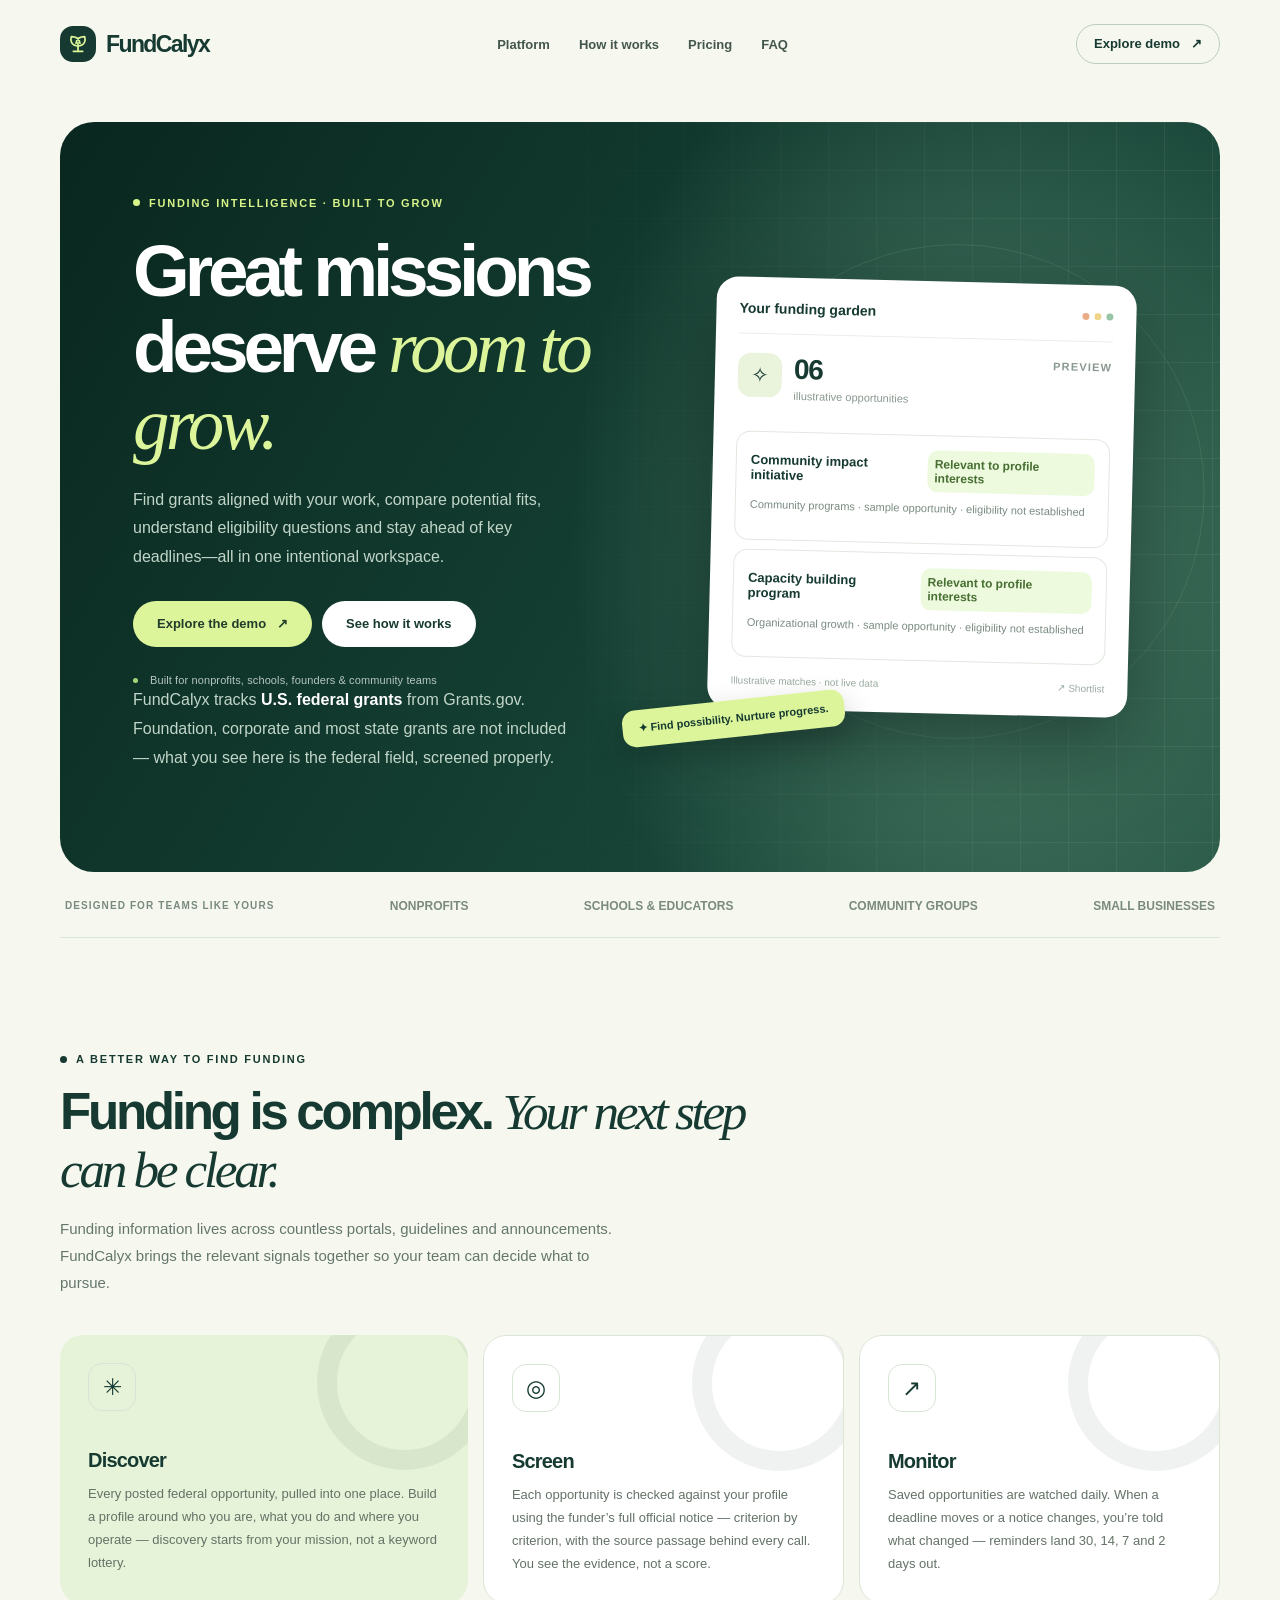
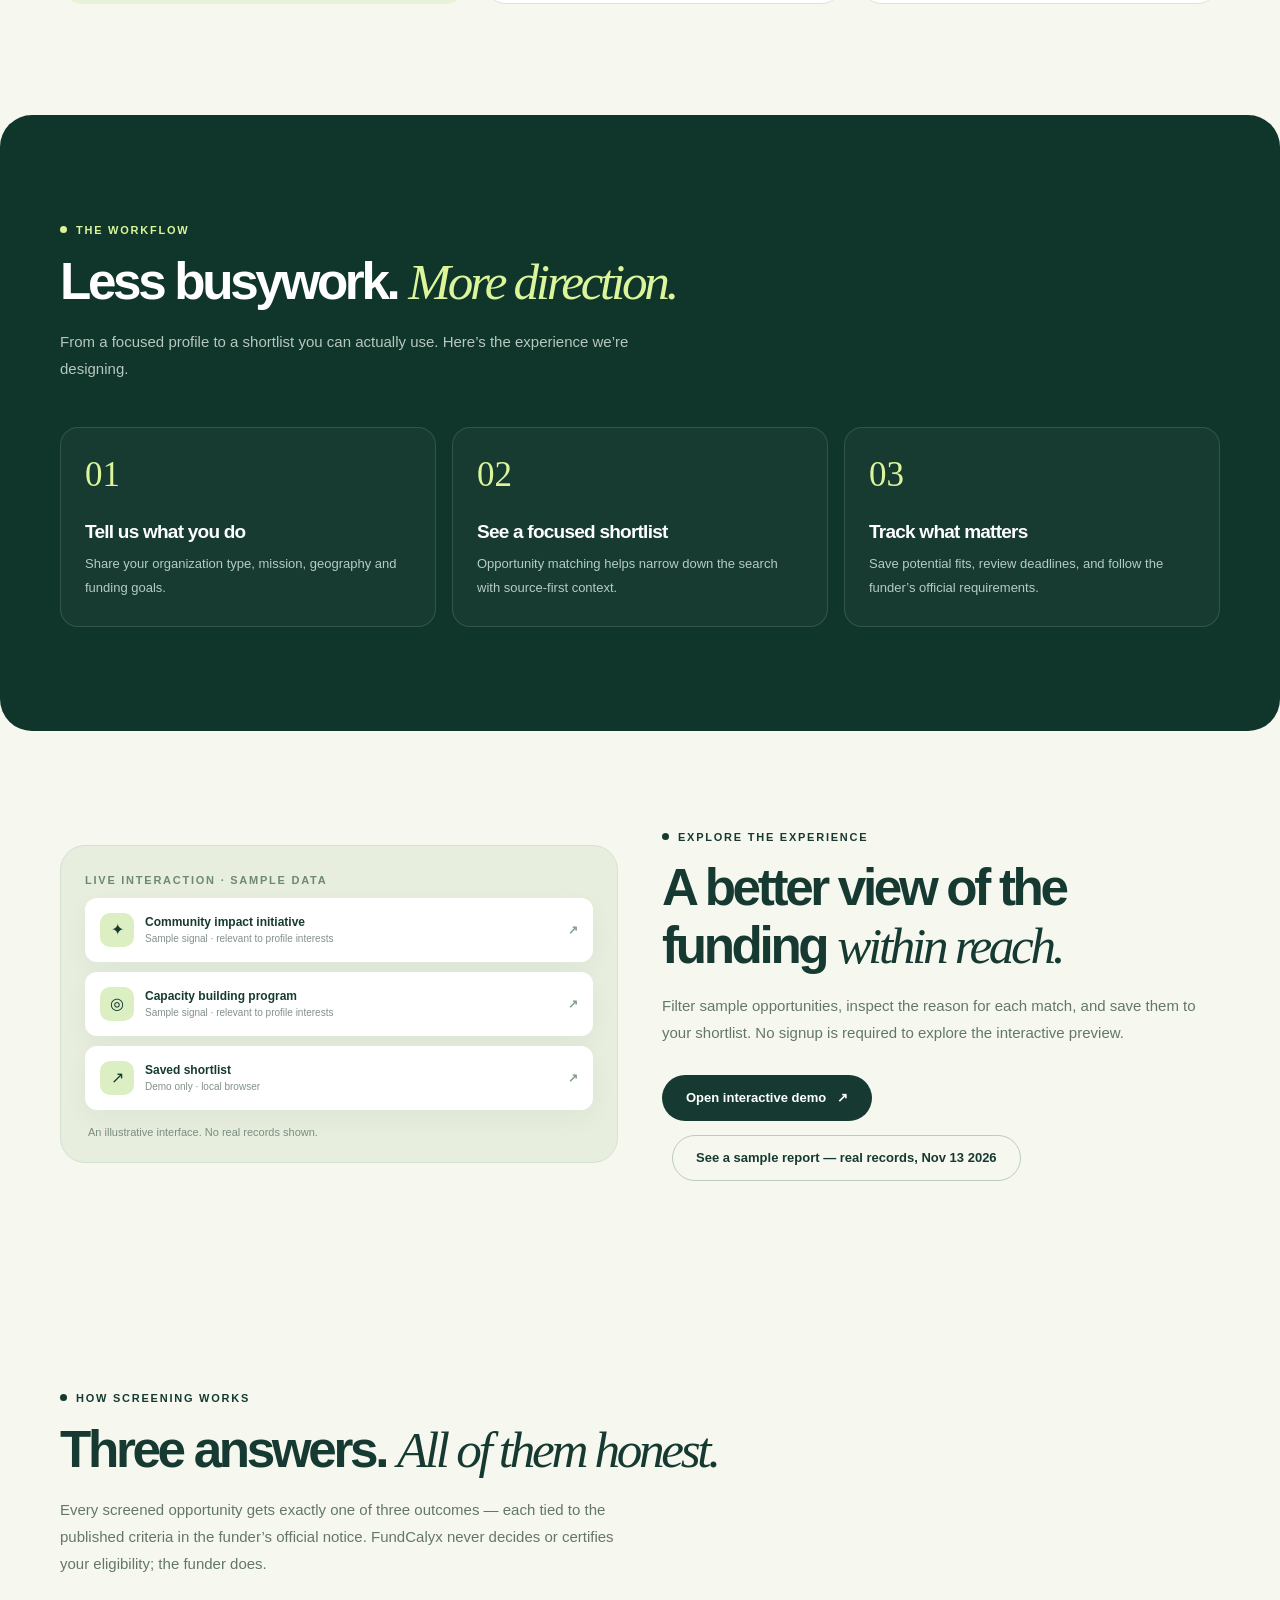
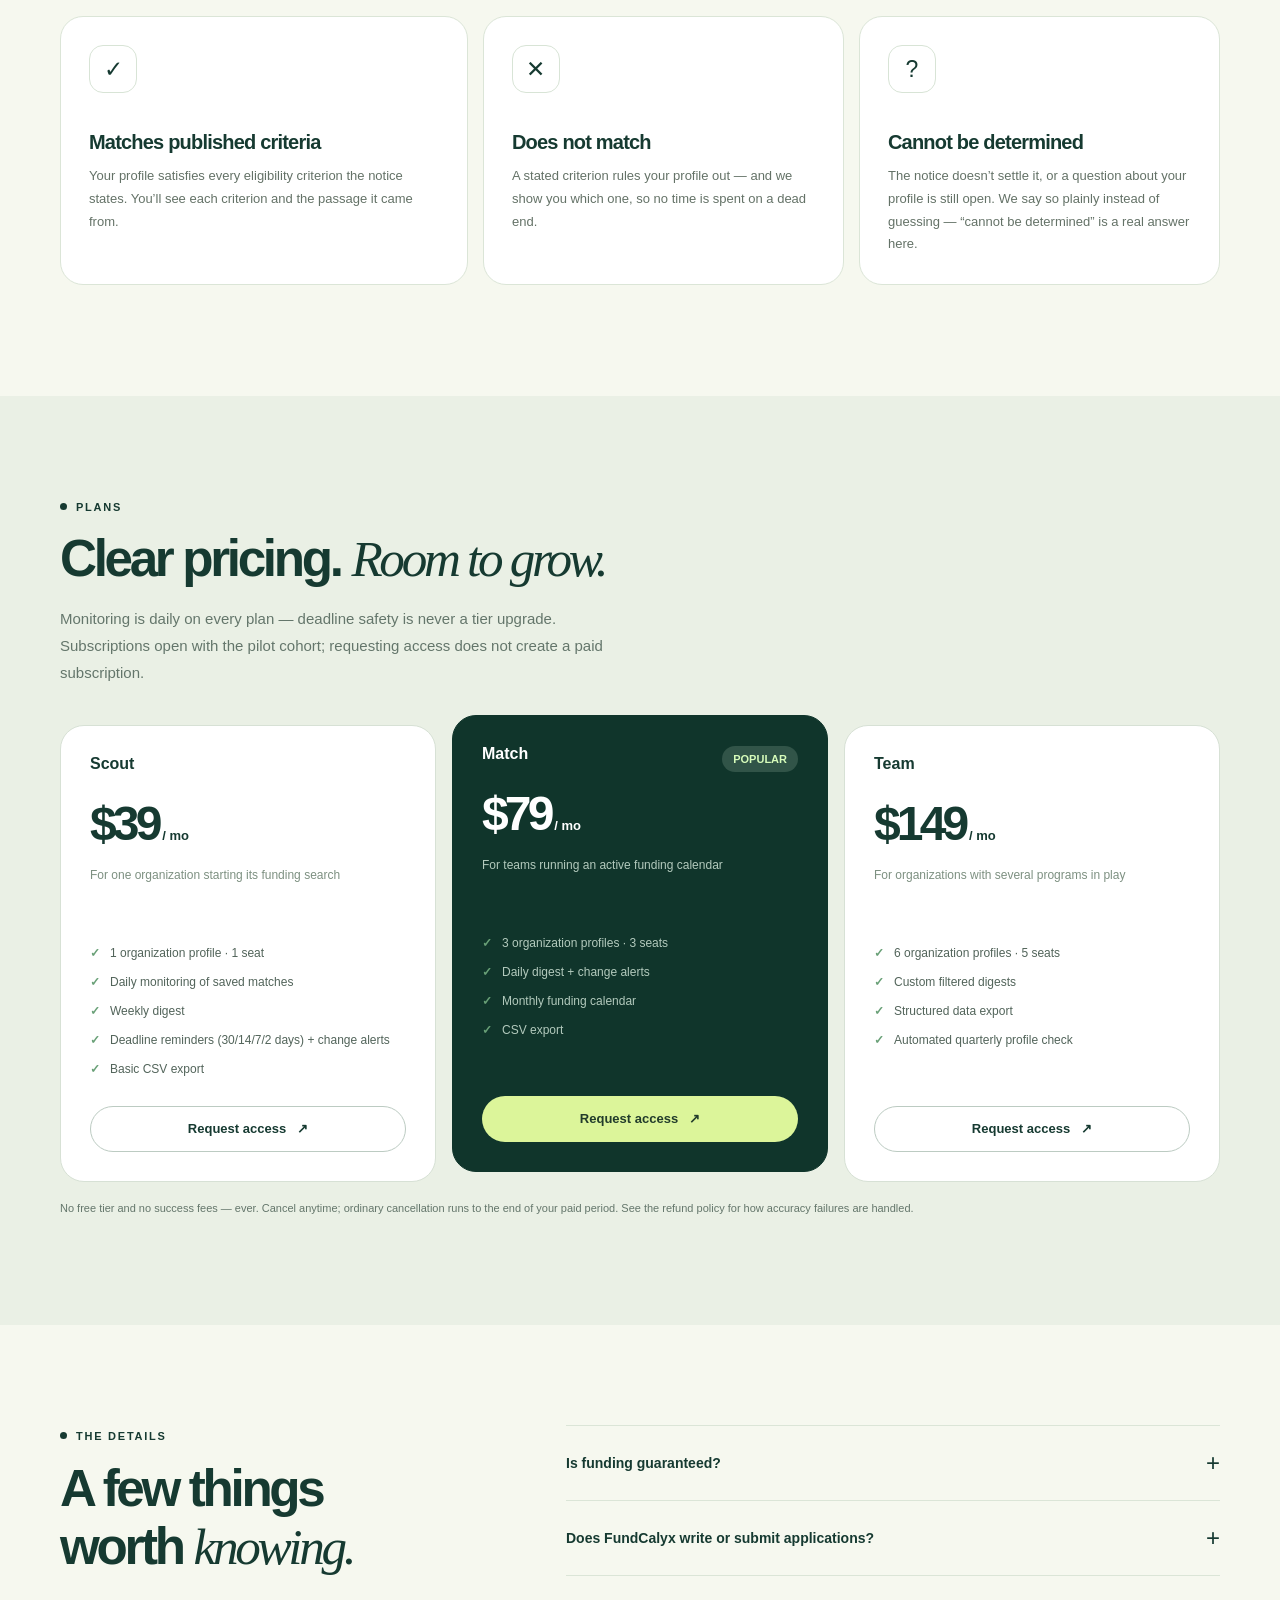
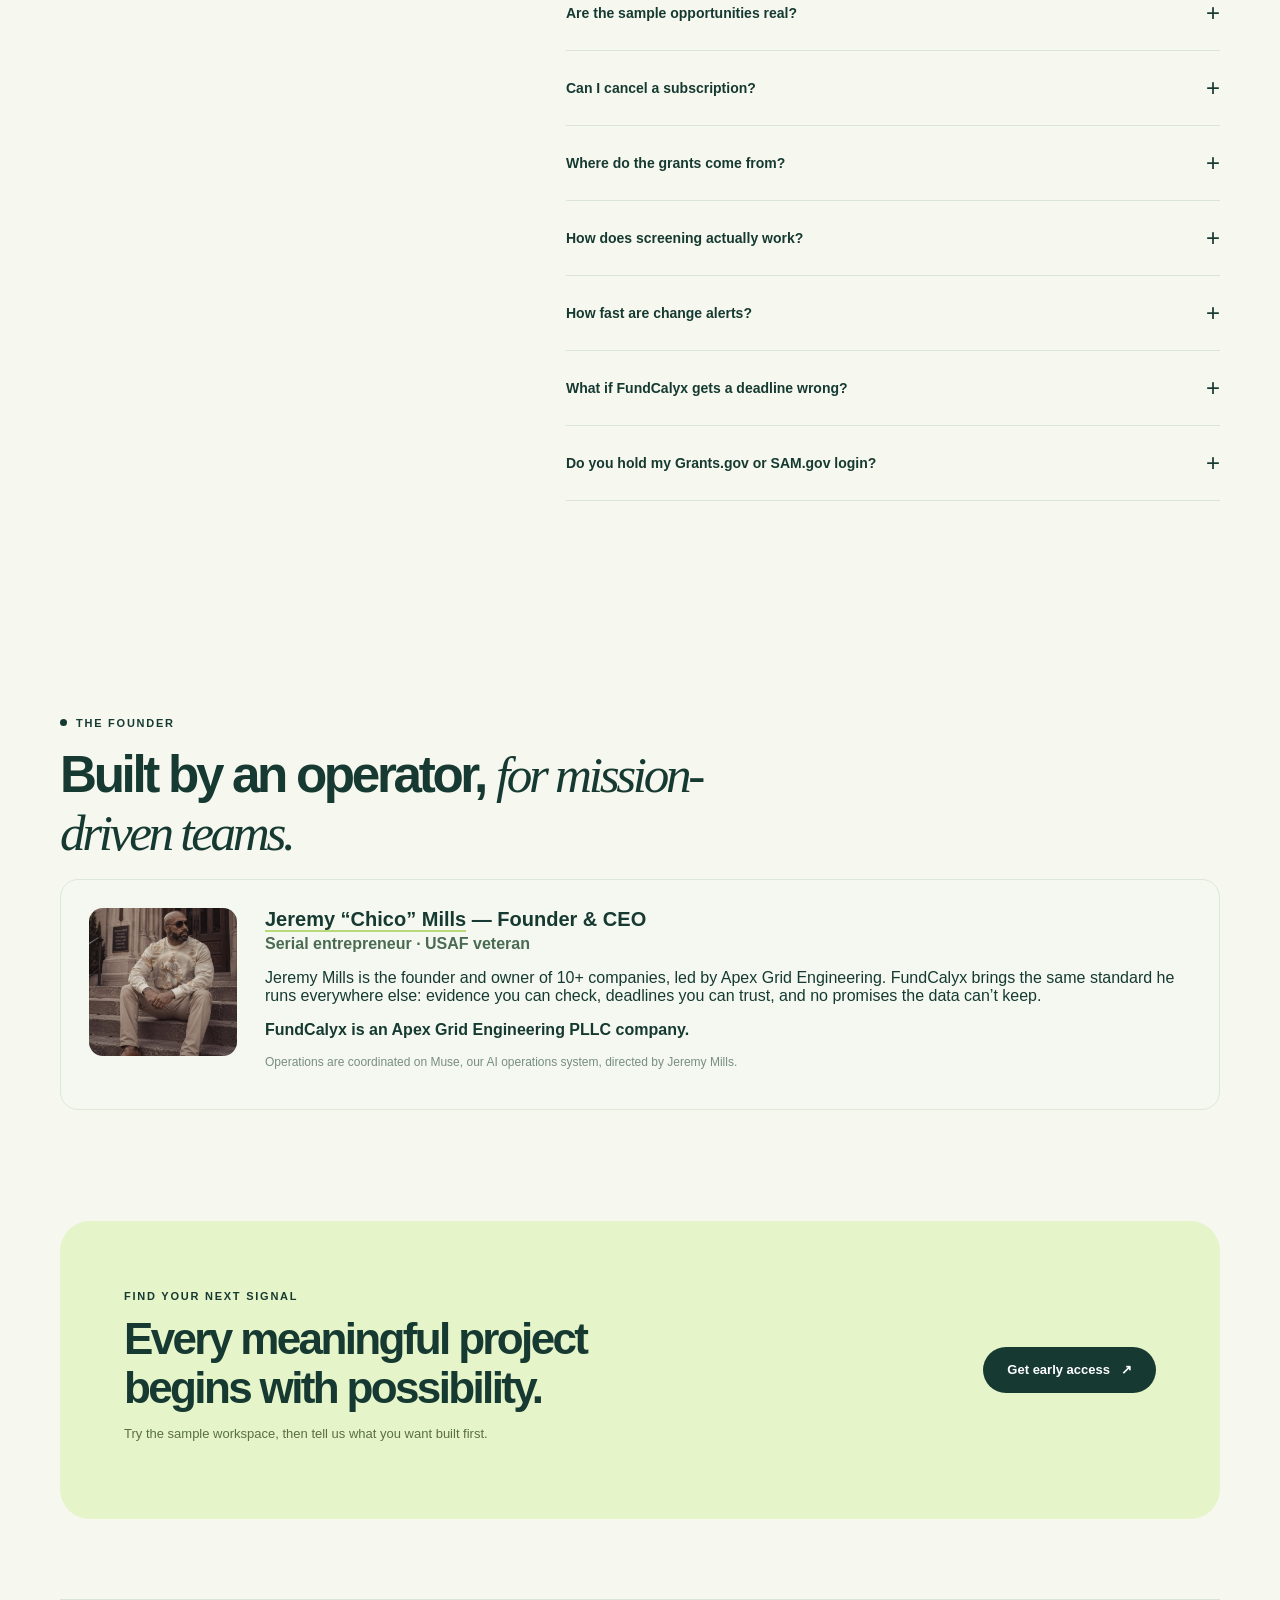
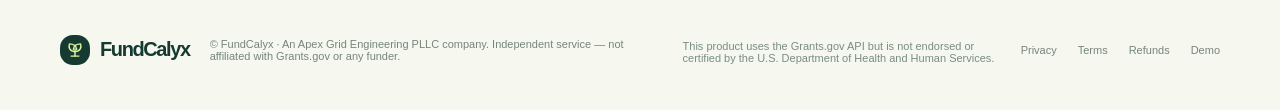
==== commit 991cd758: "SEO/AEO cure: canonicals, meta descriptions, JSON-LD (head-only)" ====
--- a/index.html
+++ b/index.html
@@ -1 +1 @@
-<!doctype html><html lang="en"><head><meta charset="utf-8"><meta name="viewport" content="width=device-width,initial-scale=1"><meta name="robots" content="noindex,nofollow"><meta name="description" content="Find federal grants that fit your mission. FundCalyx organizes potential funding matches, eligibility questions and deadlines in one focused workspace."><meta name="theme-color" content="#142f29"><title>FundCalyx — Grant discovery + funding intelligence</title><link rel="icon" href="assets/favicon.svg" type="image/svg+xml"><link rel="stylesheet" href="assets/site.css"><script src="assets/site-config.js"></script><script defer src="assets/site.js"></script><meta name="theme-color" content="#12342c"><meta property="og:type" content="website"><meta property="og:title" content="FundCalyx — Grant discovery + funding intelligence"><meta property="og:description" content="Find federal grants that fit your mission. FundCalyx organizes potential funding matches, eligibility questions and deadlines in one focused workspace."></head><body data-site="fundcalyx"><a class="skip-link" href="#main">Skip to content</a><div class="nav-shell container"><nav class="nav" aria-label="Main navigation"><a class="logo" href="index.html" aria-label="FundCalyx home"><span class="mark"><svg viewBox="0 0 36 36" fill="none" aria-hidden="true"><path d="M18 29V16" stroke="currentColor" stroke-width="2.6" stroke-linecap="round"/><path d="M18 21C8 20 6 13 8 7c7 0 12 3 13 10M18 21c10-1 12-8 10-14-7 0-12 3-13 10" stroke="currentColor" stroke-width="2.6" stroke-linecap="round" stroke-linejoin="round"/><path d="M11 29h14" stroke="currentColor" stroke-width="2.6" stroke-linecap="round"/></svg></span>FundCalyx</a><div class="nav-links"><a href="index.html#platform">Platform</a><a href="index.html#how">How it works</a><a href="index.html#pricing">Pricing</a><a href="index.html#faq">FAQ</a></div><div class="nav-actions"><a class="btn btn-outline btn-sm" href="workspace.html">Explore demo <span aria-hidden="true">↗</span></a><button class="mobile-toggle" type="button" aria-label="Toggle menu" aria-expanded="false">☰</button></div></nav><div class="mobile-menu" id="mobile-menu"><a href="index.html#platform">Platform</a><a href="index.html#how">How it works</a><a href="index.html#pricing">Pricing</a><a href="workspace.html">Explore demo</a></div></div><main id="main"><section class="hero"><div class="container"><div class="hero-panel"><div class="hero-copy"><div class="eyebrow" style="color:#d9f58a"><span class="dot"></span>FUNDING INTELLIGENCE · BUILT TO GROW</div><h1>Great missions deserve <em>room to grow.</em></h1><p>Find grants aligned with your work, compare potential fits, understand eligibility questions and stay ahead of key deadlines—all in one intentional workspace.</p><div class="hero-cta"><a href="workspace.html" class="btn btn-solid">Explore the demo <span aria-hidden="true">↗</span></a><a href="#how" class="btn btn-light">See how it works</a></div><div class="hero-micro"><span></span>Built for nonprofits, schools, founders & community teams</div><p class="hero-scope">FundCalyx tracks <strong>U.S. federal grants</strong> from Grants.gov. Foundation, corporate and most state grants are not included — what you see here is the federal field, screened properly.</p></div><div class="hero-art" aria-label="Illustrative platform preview"><div class="orbit" aria-hidden="true"></div><div class="orbit two" aria-hidden="true"></div><div class="orbit three" aria-hidden="true"></div><div class="dashboard-card"><div class="dashboard-top"><strong>Your funding garden</strong><div class="mini-dots" aria-hidden="true"><i></i><i></i><i></i></div></div><div class="match-summary"><div class="summary-icon">✧</div><div><strong>06</strong><br><span>illustrative opportunities</span></div><span style="margin-left:auto" class="sample-tag">PREVIEW</span></div><div class="grant-result"><div class="grant-head"><strong>Community impact initiative</strong><span class="score">Relevant to profile interests</span></div><p>Community programs · sample opportunity · eligibility not established</p></div><div class="grant-result"><div class="grant-head"><strong>Capacity building program</strong><span class="score">Relevant to profile interests</span></div><p>Organizational growth · sample opportunity · eligibility not established</p></div><div style="display:flex;align-items:center;justify-content:space-between;margin-top:18px;color:#9aaba0;font-size:10px"><span>Illustrative matches · not live data</span><span>↗ Shortlist</span></div></div><div class="floating-note">✦ Find possibility. Nurture progress.</div></div></div><div class="proofbar"><strong>Designed for teams like yours</strong><span>NONPROFITS</span><span>SCHOOLS & EDUCATORS</span><span>COMMUNITY GROUPS</span><span>SMALL BUSINESSES</span></div></div></section><section class="section container" id="platform"><div class="section-head"><span class="eyebrow"><span class="dot"></span>A BETTER WAY TO FIND FUNDING</span><h2>Funding is complex. <em>Your next step can be clear.</em></h2><p>Funding information lives across countless portals, guidelines and announcements. FundCalyx brings the relevant signals together so your team can decide what to pursue.</p></div><div class="feature-grid"><article class="feature feature-main"><div class="decor" aria-hidden="true"></div><div class="feat-icon" aria-hidden="true">✳</div><h3>Discover</h3><p>Every posted federal opportunity, pulled into one place. Build a profile around who you are, what you do and where you operate — discovery starts from your mission, not a keyword lottery.</p></article><article class="feature "><div class="decor" aria-hidden="true"></div><div class="feat-icon" aria-hidden="true">◎</div><h3>Screen</h3><p>Each opportunity is checked against your profile using the funder’s full official notice — criterion by criterion, with the source passage behind every call. You see the evidence, not a score.</p></article><article class="feature "><div class="decor" aria-hidden="true"></div><div class="feat-icon" aria-hidden="true">↗</div><h3>Monitor</h3><p>Saved opportunities are watched daily. When a deadline moves or a notice changes, you’re told what changed — reminders land 30, 14, 7 and 2 days out.</p></article></div></section><section class="dark-section" id="how"><div class="container"><div class="section-head"><span class="eyebrow" style="color:var(--accent)"><span class="dot"></span>THE WORKFLOW</span><h2>Less busywork. <em style="color:var(--accent)">More direction.</em></h2><p>From a focused profile to a shortlist you can actually use. Here’s the experience we’re designing.</p></div><div class="steps"><article class="step"><span class="n">01</span><h3>Tell us what you do</h3><p>Share your organization type, mission, geography and funding goals.</p></article><article class="step"><span class="n">02</span><h3>See a focused shortlist</h3><p>Opportunity matching helps narrow down the search with source-first context.</p></article><article class="step"><span class="n">03</span><h3>Track what matters</h3><p>Save potential fits, review deadlines, and follow the funder’s official requirements.</p></article></div></div></section><section class="demo-strip container"><div class="demo-visual"><div class="eyebrow" style="color:#6d8970">LIVE INTERACTION · SAMPLE DATA</div><div class="row-demo"><span class="circle">✦</span><span class="txt"><strong>Community impact initiative</strong><small>Sample signal · relevant to profile interests</small></span><strong style="color:#82a186">↗</strong></div><div class="row-demo"><span class="circle">◎</span><span class="txt"><strong>Capacity building program</strong><small>Sample signal · relevant to profile interests</small></span><strong style="color:#82a186">↗</strong></div><div class="row-demo"><span class="circle">↗</span><span class="txt"><strong>Saved shortlist</strong><small>Demo only · local browser</small></span><strong style="color:#82a186">↗</strong></div><div style="padding:6px 3px 0;color:#798d81;font-size:11px">An illustrative interface. No real records shown.</div></div><div class="section-head"><span class="eyebrow"><span class="dot"></span>EXPLORE THE EXPERIENCE</span><h2>A better view of the funding <em>within reach.</em></h2><p>Filter sample opportunities, inspect the reason for each match, and save them to your shortlist. No signup is required to explore the interactive preview.</p><a class="btn btn-dark" style="margin-top:14px" href="workspace.html">Open interactive demo <span aria-hidden="true">↗</span></a><a class="btn btn-outline" style="margin-top:14px;margin-left:10px" href="sample-report.html">See a sample report — real records, Nov 13 2026</a></div></section><section class="section container" id="screening"><div class="section-head"><span class="eyebrow"><span class="dot"></span>HOW SCREENING WORKS</span><h2>Three answers. <em>All of them honest.</em></h2><p>Every screened opportunity gets exactly one of three outcomes — each tied to the published criteria in the funder’s official notice. FundCalyx never decides or certifies your eligibility; the funder does.</p></div><div class="feature-grid"><article class="feature"><div class="feat-icon" aria-hidden="true">✓</div><h3>Matches published criteria</h3><p>Your profile satisfies every eligibility criterion the notice states. You’ll see each criterion and the passage it came from.</p></article><article class="feature"><div class="feat-icon" aria-hidden="true">✕</div><h3>Does not match</h3><p>A stated criterion rules your profile out — and we show you which one, so no time is spent on a dead end.</p></article><article class="feature"><div class="feat-icon" aria-hidden="true">?</div><h3>Cannot be determined</h3><p>The notice doesn’t settle it, or a question about your profile is still open. We say so plainly instead of guessing — “cannot be determined” is a real answer here.</p></article></div></section><section class="pricing" id="pricing"><div class="container"><div class="section-head"><span class="eyebrow"><span class="dot"></span>PLANS</span><h2>Clear pricing. <em>Room to grow.</em></h2><p>Monitoring is daily on every plan — deadline safety is never a tier upgrade. Subscriptions open with the pilot cohort; requesting access does not create a paid subscription.</p></div><div class="pricing-cards"><article class="price-card "><div style="display:flex;justify-content:space-between;align-items:center"><h3>Scout</h3></div><div class="amount">$39<small> / mo</small></div><p class="desc">For one organization starting its funding search</p><ul><li>1 organization profile · 1 seat</li><li>Daily monitoring of saved matches</li><li>Weekly digest</li><li>Deadline reminders (30/14/7/2 days) + change alerts</li><li>Basic CSV export</li></ul><button class="btn btn-outline" type="button" data-modal data-plan="Scout">Request access <span aria-hidden="true">↗</span></button></article><article class="price-card featured"><div style="display:flex;justify-content:space-between;align-items:center"><h3>Match</h3><span class="badge dark">POPULAR</span></div><div class="amount">$79<small> / mo</small></div><p class="desc">For teams running an active funding calendar</p><ul><li>3 organization profiles · 3 seats</li><li>Daily digest + change alerts</li><li>Monthly funding calendar</li><li>CSV export</li></ul><button class="btn btn-solid" type="button" data-modal data-plan="Match">Request access <span aria-hidden="true">↗</span></button></article><article class="price-card "><div style="display:flex;justify-content:space-between;align-items:center"><h3>Team</h3></div><div class="amount">$149<small> / mo</small></div><p class="desc">For organizations with several programs in play</p><ul><li>6 organization profiles · 5 seats</li><li>Custom filtered digests</li><li>Structured data export</li><li>Automated quarterly profile check</li></ul><button class="btn btn-outline" type="button" data-modal data-plan="Team">Request access <span aria-hidden="true">↗</span></button></article></div><p style="font-size:11px;color:var(--muted);margin-top:20px">No free tier and no success fees — ever. Cancel anytime; ordinary cancellation runs to the end of your paid period. See the refund policy for how accuracy failures are handled.</p></div></section><section class="faq container" id="faq"><div><span class="eyebrow"><span class="dot"></span>THE DETAILS</span><h2 class="section-title">A few things<br>worth <em style="font-family:Georgia,serif;font-weight:400">knowing.</em></h2></div><div class="faq-list"><details><summary>Is funding guaranteed?</summary><p>No. A match is a starting point, not an eligibility determination or an award guarantee. Always verify requirements and deadlines with the original funder.</p></details><details><summary>Does FundCalyx write or submit applications?</summary><p>Not in the proposed initial product. It focuses on opportunity discovery, eligibility prompts, links and deadline organization.</p></details><details><summary>Are the sample opportunities real?</summary><p>No. The interactive preview uses illustrative records. Live data, source links and update schedules must be connected before launch.</p></details><details><summary>Can I cancel a subscription?</summary><p>Yes — self-service, anytime. Ordinary cancellation runs to the end of the period you paid for. If FundCalyx ever ends your service itself, the unused part of the period is refunded pro-rata. The two are different, and the refund policy says so in plain language.</p></details><details><summary>Where do the grants come from?</summary><p>U.S. federal opportunities, via Grants.gov. Foundation, corporate and most state grants are not in this data — FundCalyx is a federal-grants tool and says so up front. This product uses the Grants.gov API but is not endorsed or certified by the U.S. Department of Health and Human Services.</p></details><details><summary>How does screening actually work?</summary><p>We read the funder’s full official notice and check your profile against each published eligibility criterion, keeping the source passage behind every outcome. If the notice can’t settle a question, the answer is “cannot be determined” — never a guess dressed up as a verdict.</p></details><details><summary>How fast are change alerts?</summary><p>Monitoring runs daily, not in real time. When a sweep detects a change and verifies it, the alert is queued and sent — expect same-day on a normal cycle, and we’ll show a visible stale-data notice rather than send alerts built on a feed we couldn’t verify.</p></details><details><summary>What if FundCalyx gets a deadline wrong?</summary><p>We notify you promptly, publish the correction, and assess the impact. Where a correction can’t restore what was lost — a passed deadline can’t be un-passed — the affected period is credited or refunded under the refund policy. Corrections never erase the original error from our accuracy record.</p></details><details><summary>Do you hold my Grants.gov or SAM.gov login?</summary><p>Never. FundCalyx works from public funder data and the profile you give us. Your portal credentials are yours alone, and we will never ask for them.</p></details></div></section><section class="section container" id="founder"><div class="section-head"><span class="eyebrow"><span class="dot"></span>THE FOUNDER</span><h2>Built by an operator, <em>for mission-driven teams.</em></h2></div><div class="founder-block"><img class="founder-photo" src="assets/founder.jpg" alt="Jeremy “Chico” Mills, Founder & CEO of FundCalyx"><div><h3><a href="https://apexgrideng.com/about">Jeremy “Chico” Mills</a> — Founder & CEO</h3><p class="founder-line">Serial entrepreneur · USAF veteran</p><p>Jeremy Mills is the founder and owner of 10+ companies, led by Apex Grid Engineering. FundCalyx brings the same standard he runs everywhere else: evidence you can check, deadlines you can trust, and no promises the data can’t keep.</p><p class="founder-parent">An Apex Grid Engineering PLLC company.</p><p class="ops-note">Operations are coordinated on Muse, our AI operations system, directed by Jeremy Mills.</p></div></div></section><div class="container"><section class="last-cta"><div><span class="eyebrow">FIND YOUR NEXT SIGNAL</span><h2>Every meaningful project begins with possibility.</h2><p>Try the sample workspace, then tell us what you want built first.</p></div><button class="btn btn-dark" type="button" data-modal data-plan="Early access">Get early access <span aria-hidden="true">↗</span></button></section></div></main><div class="container"><footer class="footer"><a class="logo" href="index.html" aria-label="FundCalyx home"><span class="mark"><svg viewBox="0 0 36 36" fill="none" aria-hidden="true"><path d="M18 29V16" stroke="currentColor" stroke-width="2.6" stroke-linecap="round"/><path d="M18 21C8 20 6 13 8 7c7 0 12 3 13 10M18 21c10-1 12-8 10-14-7 0-12 3-13 10" stroke="currentColor" stroke-width="2.6" stroke-linecap="round" stroke-linejoin="round"/><path d="M11 29h14" stroke="currentColor" stroke-width="2.6" stroke-linecap="round"/></svg></span>FundCalyx</a><span>© FundCalyx · An Apex Grid Engineering PLLC company. Independent service — not affiliated with Grants.gov or any funder.</span><span class="attribution">This product uses the Grants.gov API but is not endorsed or certified by the U.S. Department of Health and Human Services.</span><div class="footer-links"><a href="legal.html#privacy">Privacy</a><a href="legal.html#terms">Terms</a><a href="legal.html#refunds">Refunds</a><a href="workspace.html">Demo</a></div></footer></div><div class="modal-backdrop" id="interest-modal" aria-hidden="true"><div class="modal" role="dialog" aria-modal="true" aria-labelledby="modal-title"><button class="modal-close" type="button" data-close-modal aria-label="Close dialog">×</button><span class="eyebrow"><span class="dot"></span>EARLY ACCESS · PREVIEW</span><h2 id="modal-title">Be first in line.</h2><p>Tell us where to reach you when FundCalyx is ready for pilot customers.</p><form id="lead-form" class="form-grid"><label>Your name<input type="text" name="name" placeholder="Your name" required maxlength="100" autocomplete="name"></label><label>Work email<input type="email" name="email" placeholder="you@company.com" required maxlength="200" autocomplete="email"></label><label>Interested plan<select name="plan"><option>Early access</option><option>Scout</option><option>Match</option><option>Team</option></select></label><button class="btn btn-dark" type="submit">Submit interest <span aria-hidden="true">↗</span></button><div class="form-notice" id="lead-mode">Preview mode: submission is saved locally, not delivered to the company. Do not enter sensitive information.</div></form></div></div><div class="toast" role="status" aria-live="polite"></div></body></html>
+<!doctype html><html lang="en"><head><meta charset="utf-8"><meta name="viewport" content="width=device-width,initial-scale=1"><meta name="robots" content="noindex,nofollow"><meta name="description" content="Find federal grants that fit your mission. FundCalyx organizes potential funding matches, eligibility questions and deadlines in one focused workspace."><meta name="theme-color" content="#142f29"><title>FundCalyx — Grant discovery + funding intelligence</title><link rel="canonical" href="https://fundcalyx.com/"><script type="application/ld+json">{"@context": "https://schema.org", "@graph": [{"@type": "Organization", "name": "FundCalyx", "url": "https://fundcalyx.com/", "logo": "https://fundcalyx.com/assets/logo.svg", "description": "Grant discovery, eligibility screening, and deadline alerts for U.S. federal grants — for nonprofits, schools, startups, and small businesses.", "foundingDate": "2026", "address": {"@type": "PostalAddress", "addressLocality": "Queen Creek", "addressRegion": "AZ", "addressCountry": "US"}, "founder": {"@type": "Person", "name": "Jeremy Mills", "jobTitle": "Founder & CEO"}, "parentOrganization": {"@type": "Organization", "name": "Apex Grid Engineering PLLC"}, "sameAs": ["https://www.crunchbase.com/organization/fundcalyx"]}, {"@type": "WebSite", "name": "FundCalyx", "url": "https://fundcalyx.com/"}, {"@type": "FAQPage", "mainEntity": [{"@type": "Question", "name": "Is funding guaranteed?", "acceptedAnswer": {"@type": "Answer", "text": "No. A match is a starting point, not an eligibility determination or an award guarantee. Always verify requirements and deadlines with the original funder."}}, {"@type": "Question", "name": "Does FundCalyx write or submit applications?", "acceptedAnswer": {"@type": "Answer", "text": "No. FundCalyx focuses on opportunity discovery, eligibility screening, source links and deadline organization."}}, {"@type": "Question", "name": "Where do the grants come from?", "acceptedAnswer": {"@type": "Answer", "text": "U.S. federal opportunities, via Grants.gov. Foundation, corporate and most state grants are not in this data. This product uses the Grants.gov API but is not endorsed or certified by the U.S. Department of Health and Human Services."}}, {"@type": "Question", "name": "How does screening actually work?", "acceptedAnswer": {"@type": "Answer", "text": "We read the funder's full official notice and check your profile against each published eligibility criterion, keeping the source passage behind every outcome. If the notice can't settle a question, the answer is 'cannot be determined' — never a guess dressed up as a verdict."}}, {"@type": "Question", "name": "How fast are change alerts?", "acceptedAnswer": {"@type": "Answer", "text": "Monitoring runs daily, not in real time. When a sweep detects a change and verifies it, the alert is queued and sent — expect same-day on a normal cycle."}}, {"@type": "Question", "name": "What if FundCalyx gets a deadline wrong?", "acceptedAnswer": {"@type": "Answer", "text": "We notify you promptly, publish the correction, and assess the impact. Where a correction can't restore what was lost — a passed deadline can't be un-passed — the affected period is credited or refunded under the refund policy. Corrections never erase the original error from our accuracy record."}}, {"@type": "Question", "name": "Do you hold my Grants.gov or SAM.gov login?", "acceptedAnswer": {"@type": "Answer", "text": "Never. FundCalyx works from public funder data and the profile you give us. Your portal credentials are yours alone, and we will never ask for them."}}]}]}</script><link rel="icon" href="assets/favicon.svg" type="image/svg+xml"><link rel="stylesheet" href="assets/site.css"><script src="assets/site-config.js"></script><script defer src="assets/site.js"></script><meta name="theme-color" content="#12342c"><meta property="og:type" content="website"><meta property="og:title" content="FundCalyx — Grant discovery + funding intelligence"><meta property="og:description" content="Find federal grants that fit your mission. FundCalyx organizes potential funding matches, eligibility questions and deadlines in one focused workspace."></head><body data-site="fundcalyx"><a class="skip-link" href="#main">Skip to content</a><div class="nav-shell container"><nav class="nav" aria-label="Main navigation"><a class="logo" href="index.html" aria-label="FundCalyx home"><span class="mark"><svg viewBox="0 0 36 36" fill="none" aria-hidden="true"><path d="M18 29V16" stroke="currentColor" stroke-width="2.6" stroke-linecap="round"/><path d="M18 21C8 20 6 13 8 7c7 0 12 3 13 10M18 21c10-1 12-8 10-14-7 0-12 3-13 10" stroke="currentColor" stroke-width="2.6" stroke-linecap="round" stroke-linejoin="round"/><path d="M11 29h14" stroke="currentColor" stroke-width="2.6" stroke-linecap="round"/></svg></span>FundCalyx</a><div class="nav-links"><a href="index.html#platform">Platform</a><a href="index.html#how">How it works</a><a href="index.html#pricing">Pricing</a><a href="index.html#faq">FAQ</a></div><div class="nav-actions"><a class="btn btn-outline btn-sm" href="workspace.html">Explore demo <span aria-hidden="true">↗</span></a><button class="mobile-toggle" type="button" aria-label="Toggle menu" aria-expanded="false">☰</button></div></nav><div class="mobile-menu" id="mobile-menu"><a href="index.html#platform">Platform</a><a href="index.html#how">How it works</a><a href="index.html#pricing">Pricing</a><a href="workspace.html">Explore demo</a></div></div><main id="main"><section class="hero"><div class="container"><div class="hero-panel"><div class="hero-copy"><div class="eyebrow" style="color:#d9f58a"><span class="dot"></span>FUNDING INTELLIGENCE · BUILT TO GROW</div><h1>Great missions deserve <em>room to grow.</em></h1><p>Find grants aligned with your work, compare potential fits, understand eligibility questions and stay ahead of key deadlines—all in one intentional workspace.</p><div class="hero-cta"><a href="workspace.html" class="btn btn-solid">Explore the demo <span aria-hidden="true">↗</span></a><a href="#how" class="btn btn-light">See how it works</a></div><div class="hero-micro"><span></span>Built for nonprofits, schools, founders & community teams</div><p class="hero-scope">FundCalyx tracks <strong>U.S. federal grants</strong> from Grants.gov. Foundation, corporate and most state grants are not included — what you see here is the federal field, screened properly.</p></div><div class="hero-art" aria-label="Illustrative platform preview"><div class="orbit" aria-hidden="true"></div><div class="orbit two" aria-hidden="true"></div><div class="orbit three" aria-hidden="true"></div><div class="dashboard-card"><div class="dashboard-top"><strong>Your funding garden</strong><div class="mini-dots" aria-hidden="true"><i></i><i></i><i></i></div></div><div class="match-summary"><div class="summary-icon">✧</div><div><strong>06</strong><br><span>illustrative opportunities</span></div><span style="margin-left:auto" class="sample-tag">PREVIEW</span></div><div class="grant-result"><div class="grant-head"><strong>Community impact initiative</strong><span class="score">Relevant to profile interests</span></div><p>Community programs · sample opportunity · eligibility not established</p></div><div class="grant-result"><div class="grant-head"><strong>Capacity building program</strong><span class="score">Relevant to profile interests</span></div><p>Organizational growth · sample opportunity · eligibility not established</p></div><div style="display:flex;align-items:center;justify-content:space-between;margin-top:18px;color:#9aaba0;font-size:10px"><span>Illustrative matches · not live data</span><span>↗ Shortlist</span></div></div><div class="floating-note">✦ Find possibility. Nurture progress.</div></div></div><div class="proofbar"><strong>Designed for teams like yours</strong><span>NONPROFITS</span><span>SCHOOLS & EDUCATORS</span><span>COMMUNITY GROUPS</span><span>SMALL BUSINESSES</span></div></div></section><section class="section container" id="platform"><div class="section-head"><span class="eyebrow"><span class="dot"></span>A BETTER WAY TO FIND FUNDING</span><h2>Funding is complex. <em>Your next step can be clear.</em></h2><p>Funding information lives across countless portals, guidelines and announcements. FundCalyx brings the relevant signals together so your team can decide what to pursue.</p></div><div class="feature-grid"><article class="feature feature-main"><div class="decor" aria-hidden="true"></div><div class="feat-icon" aria-hidden="true">✳</div><h3>Discover</h3><p>Every posted federal opportunity, pulled into one place. Build a profile around who you are, what you do and where you operate — discovery starts from your mission, not a keyword lottery.</p></article><article class="feature "><div class="decor" aria-hidden="true"></div><div class="feat-icon" aria-hidden="true">◎</div><h3>Screen</h3><p>Each opportunity is checked against your profile using the funder’s full official notice — criterion by criterion, with the source passage behind every call. You see the evidence, not a score.</p></article><article class="feature "><div class="decor" aria-hidden="true"></div><div class="feat-icon" aria-hidden="true">↗</div><h3>Monitor</h3><p>Saved opportunities are watched daily. When a deadline moves or a notice changes, you’re told what changed — reminders land 30, 14, 7 and 2 days out.</p></article></div></section><section class="dark-section" id="how"><div class="container"><div class="section-head"><span class="eyebrow" style="color:var(--accent)"><span class="dot"></span>THE WORKFLOW</span><h2>Less busywork. <em style="color:var(--accent)">More direction.</em></h2><p>From a focused profile to a shortlist you can actually use. Here’s the experience we’re designing.</p></div><div class="steps"><article class="step"><span class="n">01</span><h3>Tell us what you do</h3><p>Share your organization type, mission, geography and funding goals.</p></article><article class="step"><span class="n">02</span><h3>See a focused shortlist</h3><p>Opportunity matching helps narrow down the search with source-first context.</p></article><article class="step"><span class="n">03</span><h3>Track what matters</h3><p>Save potential fits, review deadlines, and follow the funder’s official requirements.</p></article></div></div></section><section class="demo-strip container"><div class="demo-visual"><div class="eyebrow" style="color:#6d8970">LIVE INTERACTION · SAMPLE DATA</div><div class="row-demo"><span class="circle">✦</span><span class="txt"><strong>Community impact initiative</strong><small>Sample signal · relevant to profile interests</small></span><strong style="color:#82a186">↗</strong></div><div class="row-demo"><span class="circle">◎</span><span class="txt"><strong>Capacity building program</strong><small>Sample signal · relevant to profile interests</small></span><strong style="color:#82a186">↗</strong></div><div class="row-demo"><span class="circle">↗</span><span class="txt"><strong>Saved shortlist</strong><small>Demo only · local browser</small></span><strong style="color:#82a186">↗</strong></div><div style="padding:6px 3px 0;color:#798d81;font-size:11px">An illustrative interface. No real records shown.</div></div><div class="section-head"><span class="eyebrow"><span class="dot"></span>EXPLORE THE EXPERIENCE</span><h2>A better view of the funding <em>within reach.</em></h2><p>Filter sample opportunities, inspect the reason for each match, and save them to your shortlist. No signup is required to explore the interactive preview.</p><a class="btn btn-dark" style="margin-top:14px" href="workspace.html">Open interactive demo <span aria-hidden="true">↗</span></a><a class="btn btn-outline" style="margin-top:14px;margin-left:10px" href="sample-report.html">See a sample report — real records, Nov 13 2026</a></div></section><section class="section container" id="screening"><div class="section-head"><span class="eyebrow"><span class="dot"></span>HOW SCREENING WORKS</span><h2>Three answers. <em>All of them honest.</em></h2><p>Every screened opportunity gets exactly one of three outcomes — each tied to the published criteria in the funder’s official notice. FundCalyx never decides or certifies your eligibility; the funder does.</p></div><div class="feature-grid"><article class="feature"><div class="feat-icon" aria-hidden="true">✓</div><h3>Matches published criteria</h3><p>Your profile satisfies every eligibility criterion the notice states. You’ll see each criterion and the passage it came from.</p></article><article class="feature"><div class="feat-icon" aria-hidden="true">✕</div><h3>Does not match</h3><p>A stated criterion rules your profile out — and we show you which one, so no time is spent on a dead end.</p></article><article class="feature"><div class="feat-icon" aria-hidden="true">?</div><h3>Cannot be determined</h3><p>The notice doesn’t settle it, or a question about your profile is still open. We say so plainly instead of guessing — “cannot be determined” is a real answer here.</p></article></div></section><section class="pricing" id="pricing"><div class="container"><div class="section-head"><span class="eyebrow"><span class="dot"></span>PLANS</span><h2>Clear pricing. <em>Room to grow.</em></h2><p>Monitoring is daily on every plan — deadline safety is never a tier upgrade. Subscriptions open with the pilot cohort; requesting access does not create a paid subscription.</p></div><div class="pricing-cards"><article class="price-card "><div style="display:flex;justify-content:space-between;align-items:center"><h3>Scout</h3></div><div class="amount">$39<small> / mo</small></div><p class="desc">For one organization starting its funding search</p><ul><li>1 organization profile · 1 seat</li><li>Daily monitoring of saved matches</li><li>Weekly digest</li><li>Deadline reminders (30/14/7/2 days) + change alerts</li><li>Basic CSV export</li></ul><button class="btn btn-outline" type="button" data-modal data-plan="Scout">Request access <span aria-hidden="true">↗</span></button></article><article class="price-card featured"><div style="display:flex;justify-content:space-between;align-items:center"><h3>Match</h3><span class="badge dark">POPULAR</span></div><div class="amount">$79<small> / mo</small></div><p class="desc">For teams running an active funding calendar</p><ul><li>3 organization profiles · 3 seats</li><li>Daily digest + change alerts</li><li>Monthly funding calendar</li><li>CSV export</li></ul><button class="btn btn-solid" type="button" data-modal data-plan="Match">Request access <span aria-hidden="true">↗</span></button></article><article class="price-card "><div style="display:flex;justify-content:space-between;align-items:center"><h3>Team</h3></div><div class="amount">$149<small> / mo</small></div><p class="desc">For organizations with several programs in play</p><ul><li>6 organization profiles · 5 seats</li><li>Custom filtered digests</li><li>Structured data export</li><li>Automated quarterly profile check</li></ul><button class="btn btn-outline" type="button" data-modal data-plan="Team">Request access <span aria-hidden="true">↗</span></button></article></div><p style="font-size:11px;color:var(--muted);margin-top:20px">No free tier and no success fees — ever. Cancel anytime; ordinary cancellation runs to the end of your paid period. See the refund policy for how accuracy failures are handled.</p></div></section><section class="faq container" id="faq"><div><span class="eyebrow"><span class="dot"></span>THE DETAILS</span><h2 class="section-title">A few things<br>worth <em style="font-family:Georgia,serif;font-weight:400">knowing.</em></h2></div><div class="faq-list"><details><summary>Is funding guaranteed?</summary><p>No. A match is a starting point, not an eligibility determination or an award guarantee. Always verify requirements and deadlines with the original funder.</p></details><details><summary>Does FundCalyx write or submit applications?</summary><p>Not in the proposed initial product. It focuses on opportunity discovery, eligibility prompts, links and deadline organization.</p></details><details><summary>Are the sample opportunities real?</summary><p>No. The interactive preview uses illustrative records. Live data, source links and update schedules must be connected before launch.</p></details><details><summary>Can I cancel a subscription?</summary><p>Yes — self-service, anytime. Ordinary cancellation runs to the end of the period you paid for. If FundCalyx ever ends your service itself, the unused part of the period is refunded pro-rata. The two are different, and the refund policy says so in plain language.</p></details><details><summary>Where do the grants come from?</summary><p>U.S. federal opportunities, via Grants.gov. Foundation, corporate and most state grants are not in this data — FundCalyx is a federal-grants tool and says so up front. This product uses the Grants.gov API but is not endorsed or certified by the U.S. Department of Health and Human Services.</p></details><details><summary>How does screening actually work?</summary><p>We read the funder’s full official notice and check your profile against each published eligibility criterion, keeping the source passage behind every outcome. If the notice can’t settle a question, the answer is “cannot be determined” — never a guess dressed up as a verdict.</p></details><details><summary>How fast are change alerts?</summary><p>Monitoring runs daily, not in real time. When a sweep detects a change and verifies it, the alert is queued and sent — expect same-day on a normal cycle, and we’ll show a visible stale-data notice rather than send alerts built on a feed we couldn’t verify.</p></details><details><summary>What if FundCalyx gets a deadline wrong?</summary><p>We notify you promptly, publish the correction, and assess the impact. Where a correction can’t restore what was lost — a passed deadline can’t be un-passed — the affected period is credited or refunded under the refund policy. Corrections never erase the original error from our accuracy record.</p></details><details><summary>Do you hold my Grants.gov or SAM.gov login?</summary><p>Never. FundCalyx works from public funder data and the profile you give us. Your portal credentials are yours alone, and we will never ask for them.</p></details></div></section><section class="section container" id="founder"><div class="section-head"><span class="eyebrow"><span class="dot"></span>THE FOUNDER</span><h2>Built by an operator, <em>for mission-driven teams.</em></h2></div><div class="founder-block"><img class="founder-photo" src="assets/founder.jpg" alt="Jeremy “Chico” Mills, Founder & CEO of FundCalyx"><div><h3><a href="https://apexgrideng.com/about">Jeremy “Chico” Mills</a> — Founder & CEO</h3><p class="founder-line">Serial entrepreneur · USAF veteran</p><p>Jeremy Mills is the founder and owner of 10+ companies, led by Apex Grid Engineering. FundCalyx brings the same standard he runs everywhere else: evidence you can check, deadlines you can trust, and no promises the data can’t keep.</p><p class="founder-parent">FundCalyx is an Apex Grid Engineering PLLC company.</p><p class="ops-note">Operations are coordinated on Muse, our AI operations system, directed by Jeremy Mills.</p></div></div></section><div class="container"><section class="last-cta"><div><span class="eyebrow">FIND YOUR NEXT SIGNAL</span><h2>Every meaningful project begins with possibility.</h2><p>Try the sample workspace, then tell us what you want built first.</p></div><button class="btn btn-dark" type="button" data-modal data-plan="Early access">Get early access <span aria-hidden="true">↗</span></button></section></div></main><div class="container"><footer class="footer"><a class="logo" href="index.html" aria-label="FundCalyx home"><span class="mark"><svg viewBox="0 0 36 36" fill="none" aria-hidden="true"><path d="M18 29V16" stroke="currentColor" stroke-width="2.6" stroke-linecap="round"/><path d="M18 21C8 20 6 13 8 7c7 0 12 3 13 10M18 21c10-1 12-8 10-14-7 0-12 3-13 10" stroke="currentColor" stroke-width="2.6" stroke-linecap="round" stroke-linejoin="round"/><path d="M11 29h14" stroke="currentColor" stroke-width="2.6" stroke-linecap="round"/></svg></span>FundCalyx</a><span>© FundCalyx · An Apex Grid Engineering PLLC company. Independent service — not affiliated with Grants.gov or any funder.</span><span class="attribution">This product uses the Grants.gov API but is not endorsed or certified by the U.S. Department of Health and Human Services.</span><div class="footer-links"><a href="legal.html#privacy">Privacy</a><a href="legal.html#terms">Terms</a><a href="legal.html#refunds">Refunds</a><a href="workspace.html">Demo</a></div></footer></div><div class="modal-backdrop" id="interest-modal" aria-hidden="true"><div class="modal" role="dialog" aria-modal="true" aria-labelledby="modal-title"><button class="modal-close" type="button" data-close-modal aria-label="Close dialog">×</button><span class="eyebrow"><span class="dot"></span>EARLY ACCESS · PREVIEW</span><h2 id="modal-title">Be first in line.</h2><p>Tell us where to reach you when FundCalyx is ready for pilot customers.</p><form id="lead-form" class="form-grid"><label>Your name<input type="text" name="name" placeholder="Your name" required maxlength="100" autocomplete="name"></label><label>Work email<input type="email" name="email" placeholder="you@company.com" required maxlength="200" autocomplete="email"></label><label>Interested plan<select name="plan"><option>Early access</option><option>Scout</option><option>Match</option><option>Team</option></select></label><button class="btn btn-dark" type="submit">Submit interest <span aria-hidden="true">↗</span></button><div class="form-notice" id="lead-mode">Preview mode: submission is saved locally, not delivered to the company. Do not enter sensitive information.</div></form></div></div><div class="toast" role="status" aria-live="polite"></div></body></html>
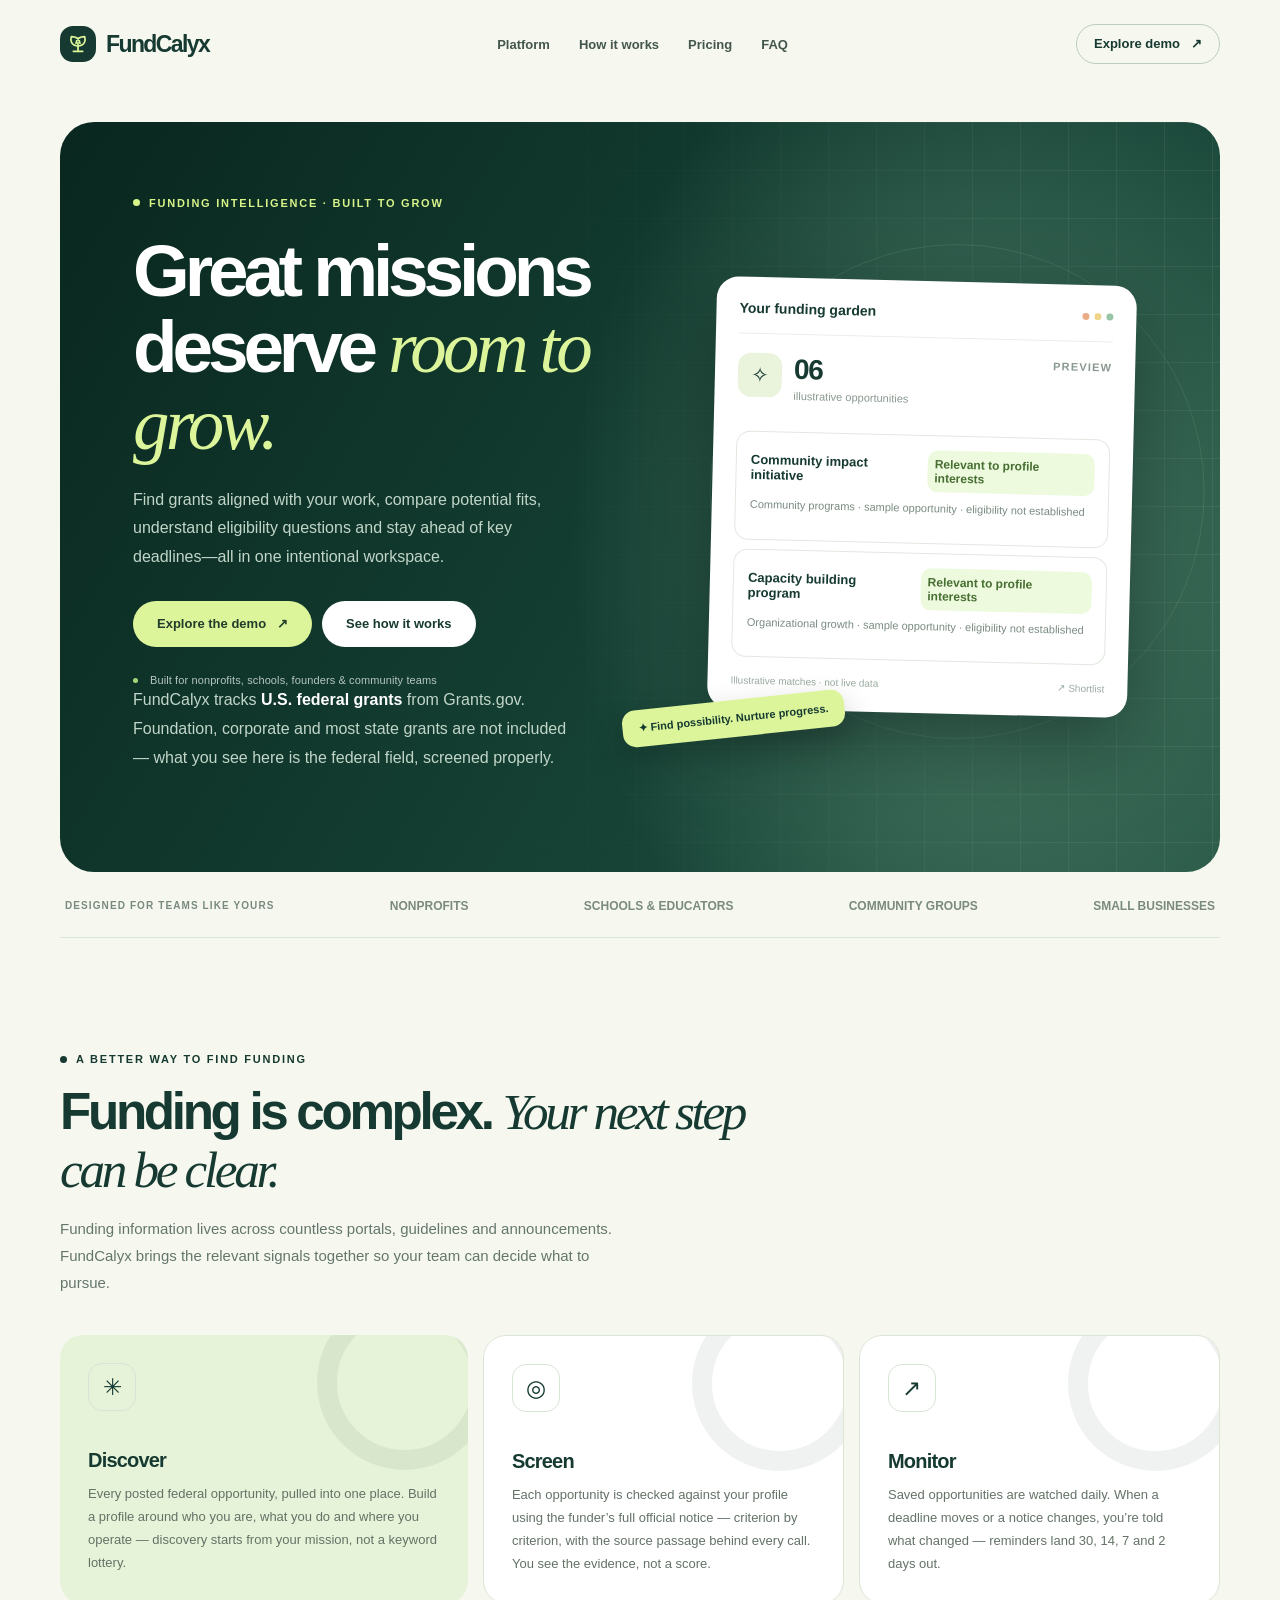
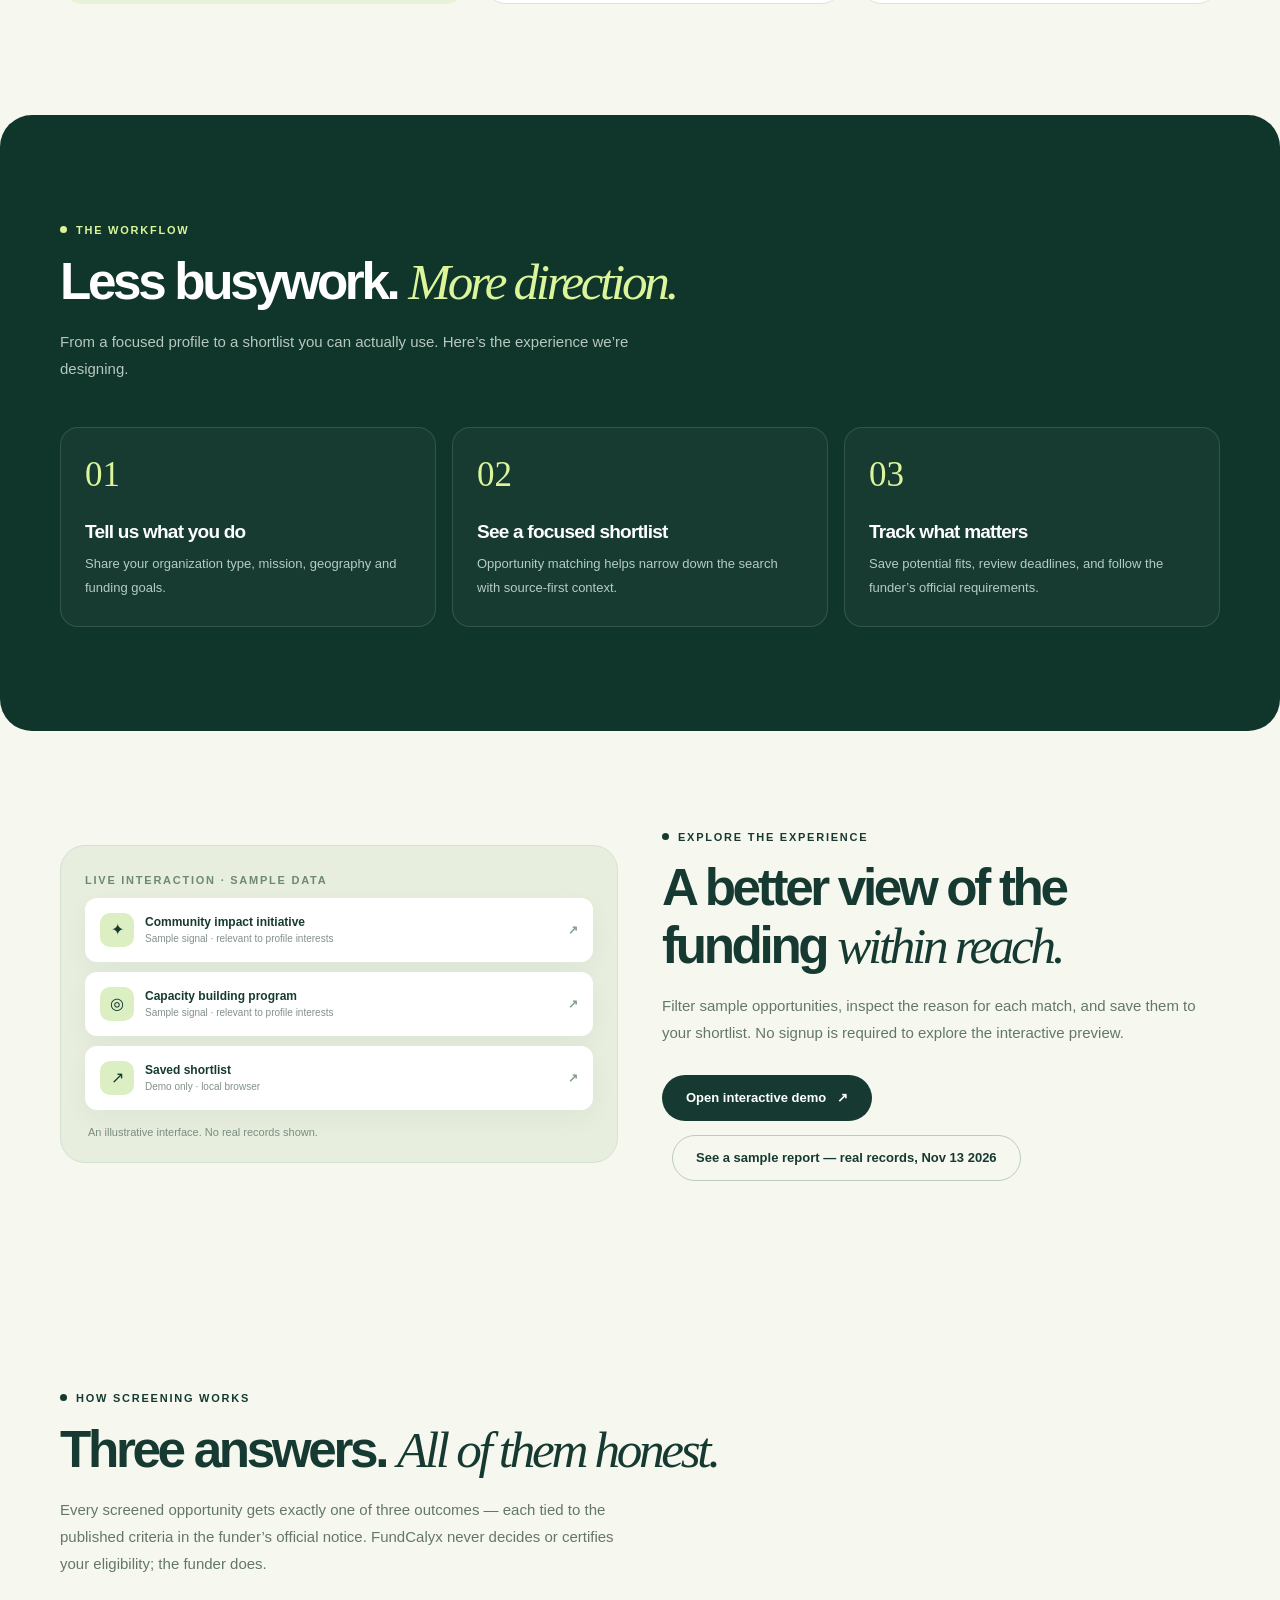
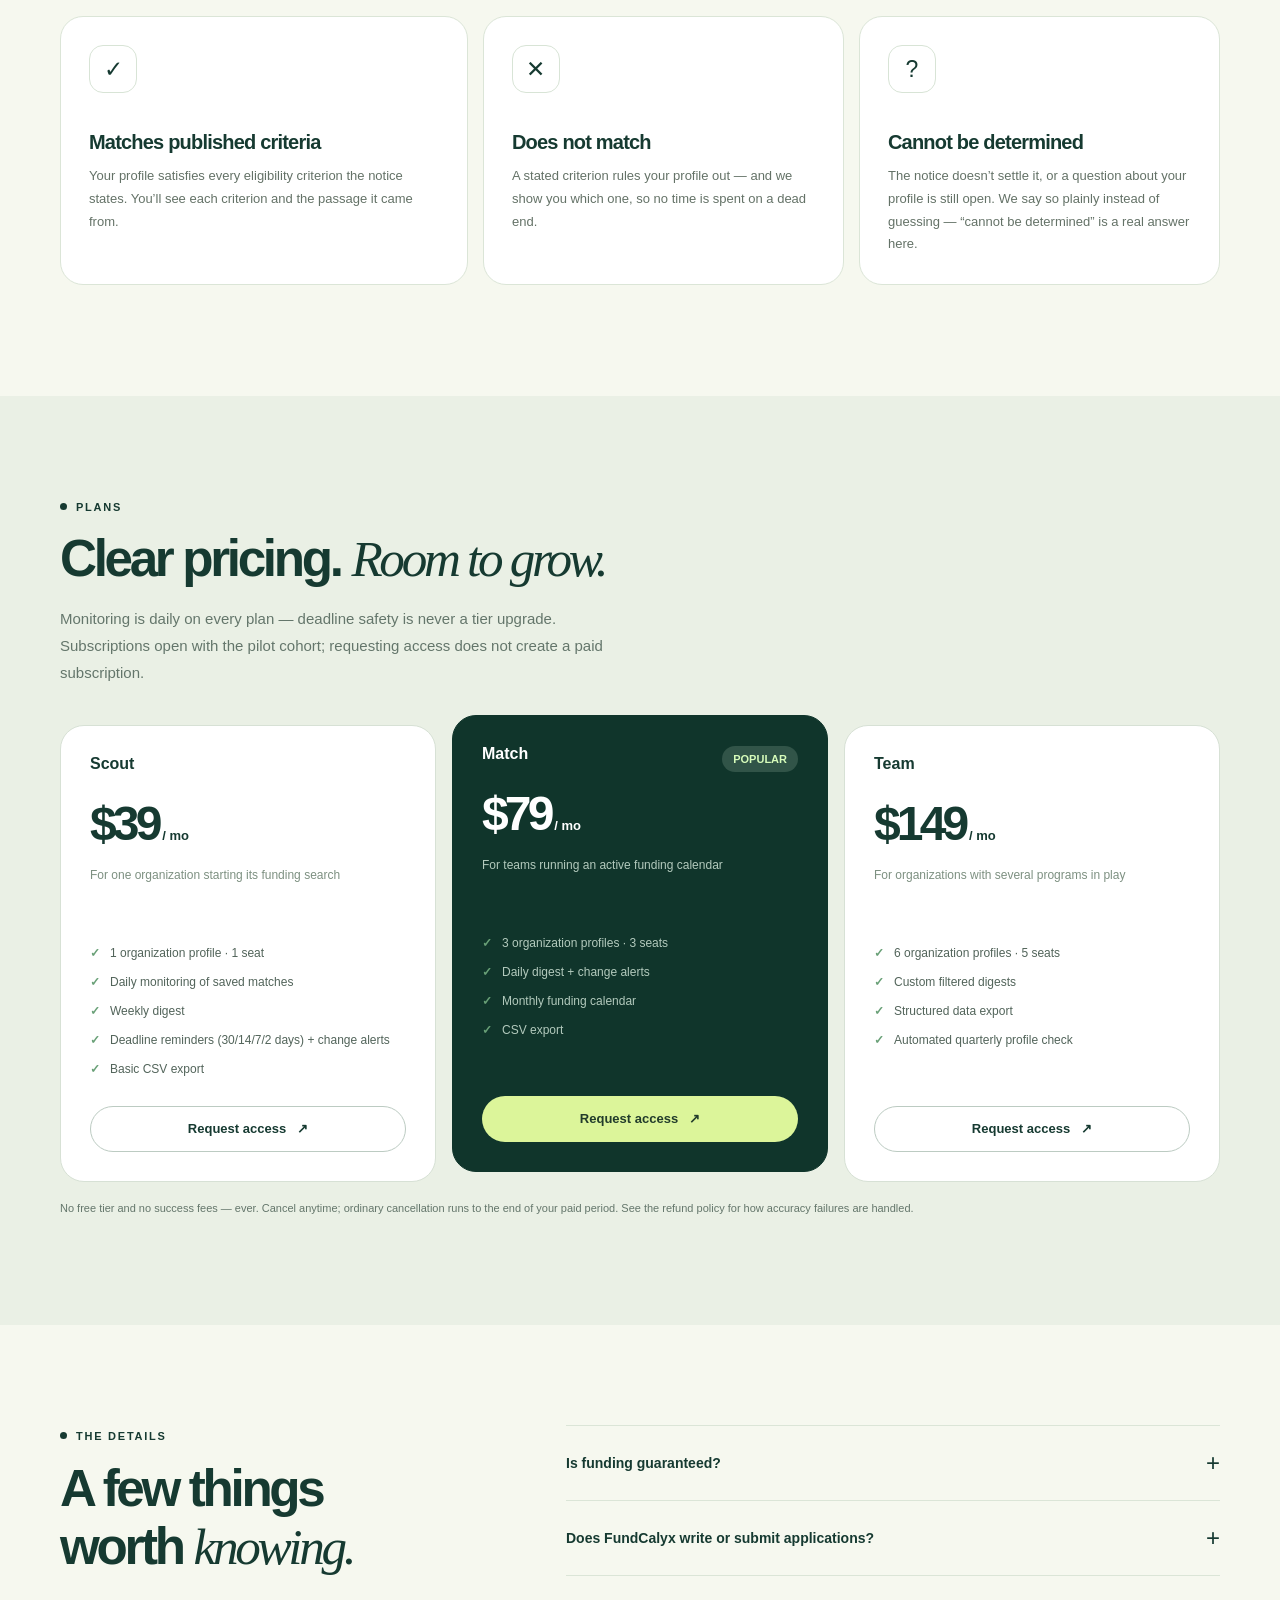
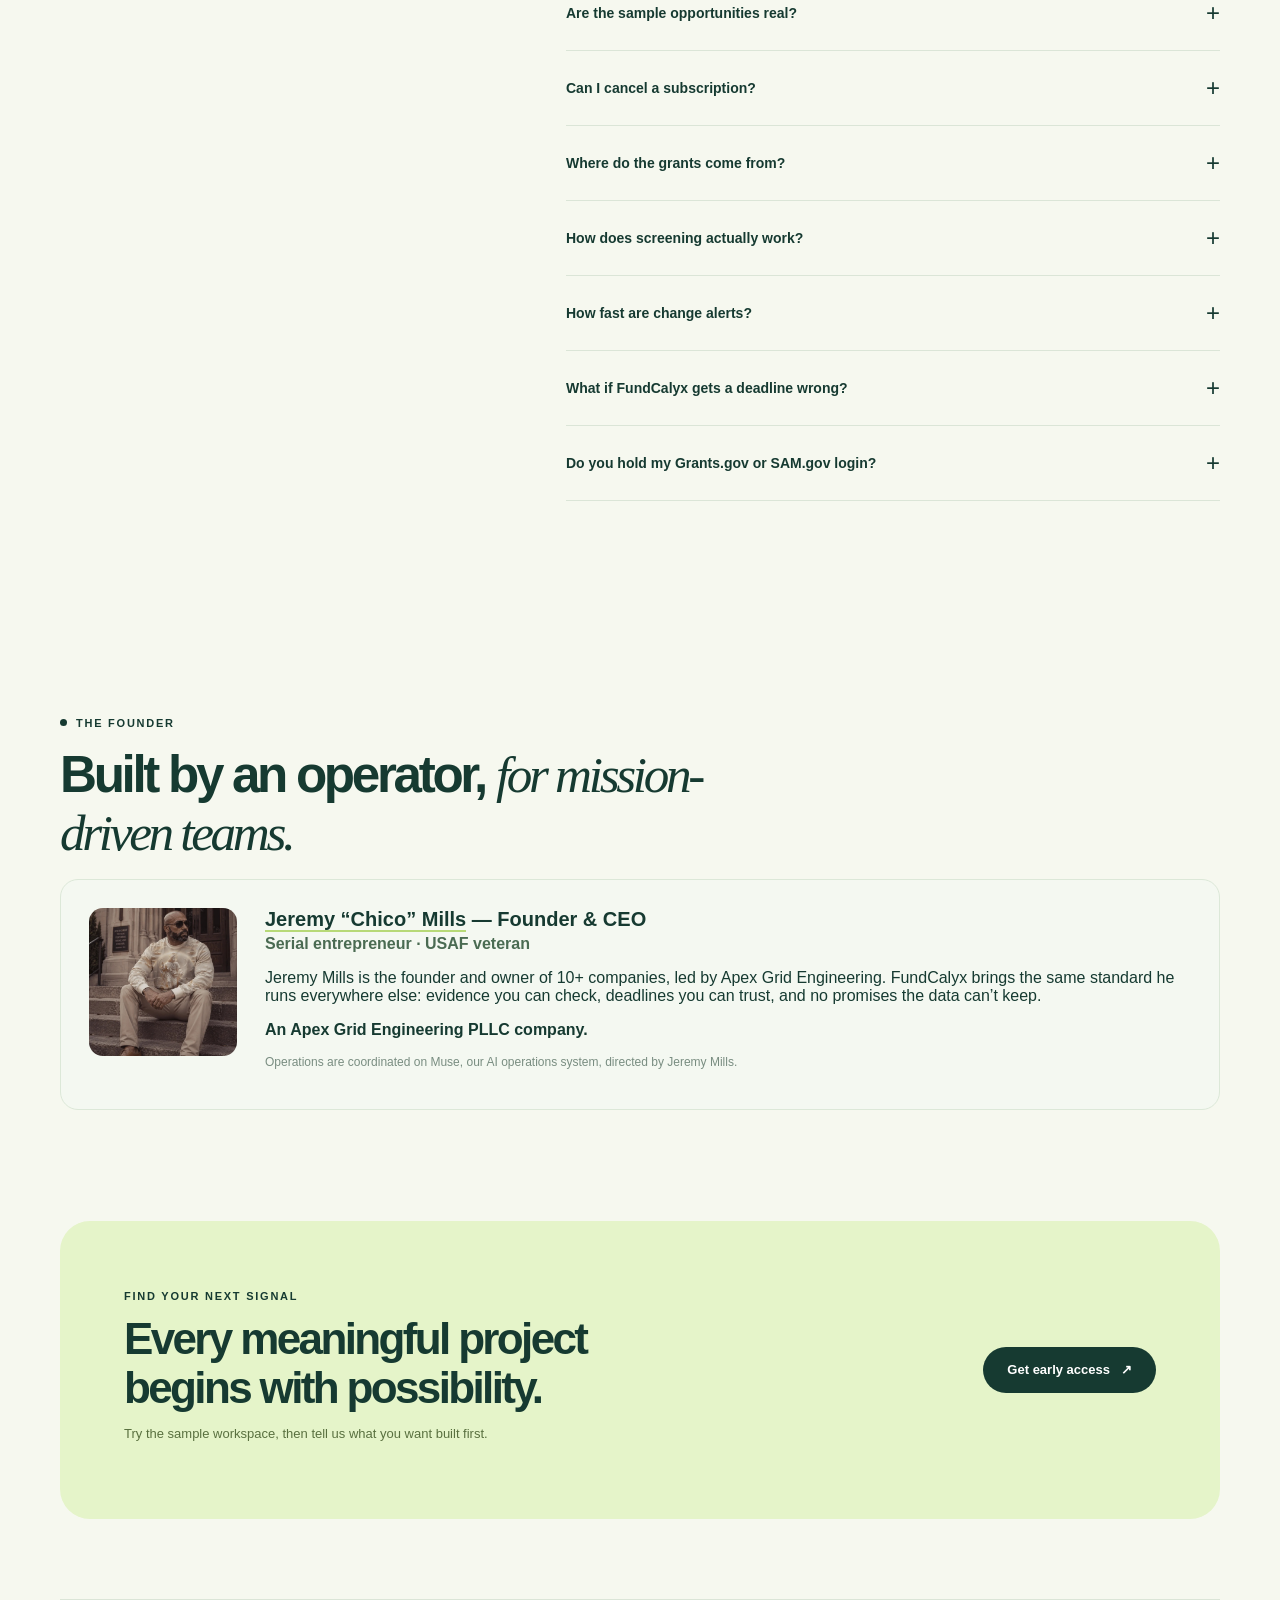
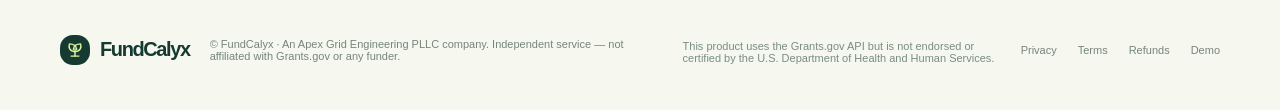
==== commit e60de1b0: "Re-cure: restore standalone founder parent line (regression from 991cd75)" ====
--- a/index.html
+++ b/index.html
@@ -1 +1 @@
-<!doctype html><html lang="en"><head><meta charset="utf-8"><meta name="viewport" content="width=device-width,initial-scale=1"><meta name="robots" content="noindex,nofollow"><meta name="description" content="Find federal grants that fit your mission. FundCalyx organizes potential funding matches, eligibility questions and deadlines in one focused workspace."><meta name="theme-color" content="#142f29"><title>FundCalyx — Grant discovery + funding intelligence</title><link rel="canonical" href="https://fundcalyx.com/"><script type="application/ld+json">{"@context": "https://schema.org", "@graph": [{"@type": "Organization", "name": "FundCalyx", "url": "https://fundcalyx.com/", "logo": "https://fundcalyx.com/assets/logo.svg", "description": "Grant discovery, eligibility screening, and deadline alerts for U.S. federal grants — for nonprofits, schools, startups, and small businesses.", "foundingDate": "2026", "address": {"@type": "PostalAddress", "addressLocality": "Queen Creek", "addressRegion": "AZ", "addressCountry": "US"}, "founder": {"@type": "Person", "name": "Jeremy Mills", "jobTitle": "Founder & CEO"}, "parentOrganization": {"@type": "Organization", "name": "Apex Grid Engineering PLLC"}, "sameAs": ["https://www.crunchbase.com/organization/fundcalyx"]}, {"@type": "WebSite", "name": "FundCalyx", "url": "https://fundcalyx.com/"}, {"@type": "FAQPage", "mainEntity": [{"@type": "Question", "name": "Is funding guaranteed?", "acceptedAnswer": {"@type": "Answer", "text": "No. A match is a starting point, not an eligibility determination or an award guarantee. Always verify requirements and deadlines with the original funder."}}, {"@type": "Question", "name": "Does FundCalyx write or submit applications?", "acceptedAnswer": {"@type": "Answer", "text": "No. FundCalyx focuses on opportunity discovery, eligibility screening, source links and deadline organization."}}, {"@type": "Question", "name": "Where do the grants come from?", "acceptedAnswer": {"@type": "Answer", "text": "U.S. federal opportunities, via Grants.gov. Foundation, corporate and most state grants are not in this data. This product uses the Grants.gov API but is not endorsed or certified by the U.S. Department of Health and Human Services."}}, {"@type": "Question", "name": "How does screening actually work?", "acceptedAnswer": {"@type": "Answer", "text": "We read the funder's full official notice and check your profile against each published eligibility criterion, keeping the source passage behind every outcome. If the notice can't settle a question, the answer is 'cannot be determined' — never a guess dressed up as a verdict."}}, {"@type": "Question", "name": "How fast are change alerts?", "acceptedAnswer": {"@type": "Answer", "text": "Monitoring runs daily, not in real time. When a sweep detects a change and verifies it, the alert is queued and sent — expect same-day on a normal cycle."}}, {"@type": "Question", "name": "What if FundCalyx gets a deadline wrong?", "acceptedAnswer": {"@type": "Answer", "text": "We notify you promptly, publish the correction, and assess the impact. Where a correction can't restore what was lost — a passed deadline can't be un-passed — the affected period is credited or refunded under the refund policy. Corrections never erase the original error from our accuracy record."}}, {"@type": "Question", "name": "Do you hold my Grants.gov or SAM.gov login?", "acceptedAnswer": {"@type": "Answer", "text": "Never. FundCalyx works from public funder data and the profile you give us. Your portal credentials are yours alone, and we will never ask for them."}}]}]}</script><link rel="icon" href="assets/favicon.svg" type="image/svg+xml"><link rel="stylesheet" href="assets/site.css"><script src="assets/site-config.js"></script><script defer src="assets/site.js"></script><meta name="theme-color" content="#12342c"><meta property="og:type" content="website"><meta property="og:title" content="FundCalyx — Grant discovery + funding intelligence"><meta property="og:description" content="Find federal grants that fit your mission. FundCalyx organizes potential funding matches, eligibility questions and deadlines in one focused workspace."></head><body data-site="fundcalyx"><a class="skip-link" href="#main">Skip to content</a><div class="nav-shell container"><nav class="nav" aria-label="Main navigation"><a class="logo" href="index.html" aria-label="FundCalyx home"><span class="mark"><svg viewBox="0 0 36 36" fill="none" aria-hidden="true"><path d="M18 29V16" stroke="currentColor" stroke-width="2.6" stroke-linecap="round"/><path d="M18 21C8 20 6 13 8 7c7 0 12 3 13 10M18 21c10-1 12-8 10-14-7 0-12 3-13 10" stroke="currentColor" stroke-width="2.6" stroke-linecap="round" stroke-linejoin="round"/><path d="M11 29h14" stroke="currentColor" stroke-width="2.6" stroke-linecap="round"/></svg></span>FundCalyx</a><div class="nav-links"><a href="index.html#platform">Platform</a><a href="index.html#how">How it works</a><a href="index.html#pricing">Pricing</a><a href="index.html#faq">FAQ</a></div><div class="nav-actions"><a class="btn btn-outline btn-sm" href="workspace.html">Explore demo <span aria-hidden="true">↗</span></a><button class="mobile-toggle" type="button" aria-label="Toggle menu" aria-expanded="false">☰</button></div></nav><div class="mobile-menu" id="mobile-menu"><a href="index.html#platform">Platform</a><a href="index.html#how">How it works</a><a href="index.html#pricing">Pricing</a><a href="workspace.html">Explore demo</a></div></div><main id="main"><section class="hero"><div class="container"><div class="hero-panel"><div class="hero-copy"><div class="eyebrow" style="color:#d9f58a"><span class="dot"></span>FUNDING INTELLIGENCE · BUILT TO GROW</div><h1>Great missions deserve <em>room to grow.</em></h1><p>Find grants aligned with your work, compare potential fits, understand eligibility questions and stay ahead of key deadlines—all in one intentional workspace.</p><div class="hero-cta"><a href="workspace.html" class="btn btn-solid">Explore the demo <span aria-hidden="true">↗</span></a><a href="#how" class="btn btn-light">See how it works</a></div><div class="hero-micro"><span></span>Built for nonprofits, schools, founders & community teams</div><p class="hero-scope">FundCalyx tracks <strong>U.S. federal grants</strong> from Grants.gov. Foundation, corporate and most state grants are not included — what you see here is the federal field, screened properly.</p></div><div class="hero-art" aria-label="Illustrative platform preview"><div class="orbit" aria-hidden="true"></div><div class="orbit two" aria-hidden="true"></div><div class="orbit three" aria-hidden="true"></div><div class="dashboard-card"><div class="dashboard-top"><strong>Your funding garden</strong><div class="mini-dots" aria-hidden="true"><i></i><i></i><i></i></div></div><div class="match-summary"><div class="summary-icon">✧</div><div><strong>06</strong><br><span>illustrative opportunities</span></div><span style="margin-left:auto" class="sample-tag">PREVIEW</span></div><div class="grant-result"><div class="grant-head"><strong>Community impact initiative</strong><span class="score">Relevant to profile interests</span></div><p>Community programs · sample opportunity · eligibility not established</p></div><div class="grant-result"><div class="grant-head"><strong>Capacity building program</strong><span class="score">Relevant to profile interests</span></div><p>Organizational growth · sample opportunity · eligibility not established</p></div><div style="display:flex;align-items:center;justify-content:space-between;margin-top:18px;color:#9aaba0;font-size:10px"><span>Illustrative matches · not live data</span><span>↗ Shortlist</span></div></div><div class="floating-note">✦ Find possibility. Nurture progress.</div></div></div><div class="proofbar"><strong>Designed for teams like yours</strong><span>NONPROFITS</span><span>SCHOOLS & EDUCATORS</span><span>COMMUNITY GROUPS</span><span>SMALL BUSINESSES</span></div></div></section><section class="section container" id="platform"><div class="section-head"><span class="eyebrow"><span class="dot"></span>A BETTER WAY TO FIND FUNDING</span><h2>Funding is complex. <em>Your next step can be clear.</em></h2><p>Funding information lives across countless portals, guidelines and announcements. FundCalyx brings the relevant signals together so your team can decide what to pursue.</p></div><div class="feature-grid"><article class="feature feature-main"><div class="decor" aria-hidden="true"></div><div class="feat-icon" aria-hidden="true">✳</div><h3>Discover</h3><p>Every posted federal opportunity, pulled into one place. Build a profile around who you are, what you do and where you operate — discovery starts from your mission, not a keyword lottery.</p></article><article class="feature "><div class="decor" aria-hidden="true"></div><div class="feat-icon" aria-hidden="true">◎</div><h3>Screen</h3><p>Each opportunity is checked against your profile using the funder’s full official notice — criterion by criterion, with the source passage behind every call. You see the evidence, not a score.</p></article><article class="feature "><div class="decor" aria-hidden="true"></div><div class="feat-icon" aria-hidden="true">↗</div><h3>Monitor</h3><p>Saved opportunities are watched daily. When a deadline moves or a notice changes, you’re told what changed — reminders land 30, 14, 7 and 2 days out.</p></article></div></section><section class="dark-section" id="how"><div class="container"><div class="section-head"><span class="eyebrow" style="color:var(--accent)"><span class="dot"></span>THE WORKFLOW</span><h2>Less busywork. <em style="color:var(--accent)">More direction.</em></h2><p>From a focused profile to a shortlist you can actually use. Here’s the experience we’re designing.</p></div><div class="steps"><article class="step"><span class="n">01</span><h3>Tell us what you do</h3><p>Share your organization type, mission, geography and funding goals.</p></article><article class="step"><span class="n">02</span><h3>See a focused shortlist</h3><p>Opportunity matching helps narrow down the search with source-first context.</p></article><article class="step"><span class="n">03</span><h3>Track what matters</h3><p>Save potential fits, review deadlines, and follow the funder’s official requirements.</p></article></div></div></section><section class="demo-strip container"><div class="demo-visual"><div class="eyebrow" style="color:#6d8970">LIVE INTERACTION · SAMPLE DATA</div><div class="row-demo"><span class="circle">✦</span><span class="txt"><strong>Community impact initiative</strong><small>Sample signal · relevant to profile interests</small></span><strong style="color:#82a186">↗</strong></div><div class="row-demo"><span class="circle">◎</span><span class="txt"><strong>Capacity building program</strong><small>Sample signal · relevant to profile interests</small></span><strong style="color:#82a186">↗</strong></div><div class="row-demo"><span class="circle">↗</span><span class="txt"><strong>Saved shortlist</strong><small>Demo only · local browser</small></span><strong style="color:#82a186">↗</strong></div><div style="padding:6px 3px 0;color:#798d81;font-size:11px">An illustrative interface. No real records shown.</div></div><div class="section-head"><span class="eyebrow"><span class="dot"></span>EXPLORE THE EXPERIENCE</span><h2>A better view of the funding <em>within reach.</em></h2><p>Filter sample opportunities, inspect the reason for each match, and save them to your shortlist. No signup is required to explore the interactive preview.</p><a class="btn btn-dark" style="margin-top:14px" href="workspace.html">Open interactive demo <span aria-hidden="true">↗</span></a><a class="btn btn-outline" style="margin-top:14px;margin-left:10px" href="sample-report.html">See a sample report — real records, Nov 13 2026</a></div></section><section class="section container" id="screening"><div class="section-head"><span class="eyebrow"><span class="dot"></span>HOW SCREENING WORKS</span><h2>Three answers. <em>All of them honest.</em></h2><p>Every screened opportunity gets exactly one of three outcomes — each tied to the published criteria in the funder’s official notice. FundCalyx never decides or certifies your eligibility; the funder does.</p></div><div class="feature-grid"><article class="feature"><div class="feat-icon" aria-hidden="true">✓</div><h3>Matches published criteria</h3><p>Your profile satisfies every eligibility criterion the notice states. You’ll see each criterion and the passage it came from.</p></article><article class="feature"><div class="feat-icon" aria-hidden="true">✕</div><h3>Does not match</h3><p>A stated criterion rules your profile out — and we show you which one, so no time is spent on a dead end.</p></article><article class="feature"><div class="feat-icon" aria-hidden="true">?</div><h3>Cannot be determined</h3><p>The notice doesn’t settle it, or a question about your profile is still open. We say so plainly instead of guessing — “cannot be determined” is a real answer here.</p></article></div></section><section class="pricing" id="pricing"><div class="container"><div class="section-head"><span class="eyebrow"><span class="dot"></span>PLANS</span><h2>Clear pricing. <em>Room to grow.</em></h2><p>Monitoring is daily on every plan — deadline safety is never a tier upgrade. Subscriptions open with the pilot cohort; requesting access does not create a paid subscription.</p></div><div class="pricing-cards"><article class="price-card "><div style="display:flex;justify-content:space-between;align-items:center"><h3>Scout</h3></div><div class="amount">$39<small> / mo</small></div><p class="desc">For one organization starting its funding search</p><ul><li>1 organization profile · 1 seat</li><li>Daily monitoring of saved matches</li><li>Weekly digest</li><li>Deadline reminders (30/14/7/2 days) + change alerts</li><li>Basic CSV export</li></ul><button class="btn btn-outline" type="button" data-modal data-plan="Scout">Request access <span aria-hidden="true">↗</span></button></article><article class="price-card featured"><div style="display:flex;justify-content:space-between;align-items:center"><h3>Match</h3><span class="badge dark">POPULAR</span></div><div class="amount">$79<small> / mo</small></div><p class="desc">For teams running an active funding calendar</p><ul><li>3 organization profiles · 3 seats</li><li>Daily digest + change alerts</li><li>Monthly funding calendar</li><li>CSV export</li></ul><button class="btn btn-solid" type="button" data-modal data-plan="Match">Request access <span aria-hidden="true">↗</span></button></article><article class="price-card "><div style="display:flex;justify-content:space-between;align-items:center"><h3>Team</h3></div><div class="amount">$149<small> / mo</small></div><p class="desc">For organizations with several programs in play</p><ul><li>6 organization profiles · 5 seats</li><li>Custom filtered digests</li><li>Structured data export</li><li>Automated quarterly profile check</li></ul><button class="btn btn-outline" type="button" data-modal data-plan="Team">Request access <span aria-hidden="true">↗</span></button></article></div><p style="font-size:11px;color:var(--muted);margin-top:20px">No free tier and no success fees — ever. Cancel anytime; ordinary cancellation runs to the end of your paid period. See the refund policy for how accuracy failures are handled.</p></div></section><section class="faq container" id="faq"><div><span class="eyebrow"><span class="dot"></span>THE DETAILS</span><h2 class="section-title">A few things<br>worth <em style="font-family:Georgia,serif;font-weight:400">knowing.</em></h2></div><div class="faq-list"><details><summary>Is funding guaranteed?</summary><p>No. A match is a starting point, not an eligibility determination or an award guarantee. Always verify requirements and deadlines with the original funder.</p></details><details><summary>Does FundCalyx write or submit applications?</summary><p>Not in the proposed initial product. It focuses on opportunity discovery, eligibility prompts, links and deadline organization.</p></details><details><summary>Are the sample opportunities real?</summary><p>No. The interactive preview uses illustrative records. Live data, source links and update schedules must be connected before launch.</p></details><details><summary>Can I cancel a subscription?</summary><p>Yes — self-service, anytime. Ordinary cancellation runs to the end of the period you paid for. If FundCalyx ever ends your service itself, the unused part of the period is refunded pro-rata. The two are different, and the refund policy says so in plain language.</p></details><details><summary>Where do the grants come from?</summary><p>U.S. federal opportunities, via Grants.gov. Foundation, corporate and most state grants are not in this data — FundCalyx is a federal-grants tool and says so up front. This product uses the Grants.gov API but is not endorsed or certified by the U.S. Department of Health and Human Services.</p></details><details><summary>How does screening actually work?</summary><p>We read the funder’s full official notice and check your profile against each published eligibility criterion, keeping the source passage behind every outcome. If the notice can’t settle a question, the answer is “cannot be determined” — never a guess dressed up as a verdict.</p></details><details><summary>How fast are change alerts?</summary><p>Monitoring runs daily, not in real time. When a sweep detects a change and verifies it, the alert is queued and sent — expect same-day on a normal cycle, and we’ll show a visible stale-data notice rather than send alerts built on a feed we couldn’t verify.</p></details><details><summary>What if FundCalyx gets a deadline wrong?</summary><p>We notify you promptly, publish the correction, and assess the impact. Where a correction can’t restore what was lost — a passed deadline can’t be un-passed — the affected period is credited or refunded under the refund policy. Corrections never erase the original error from our accuracy record.</p></details><details><summary>Do you hold my Grants.gov or SAM.gov login?</summary><p>Never. FundCalyx works from public funder data and the profile you give us. Your portal credentials are yours alone, and we will never ask for them.</p></details></div></section><section class="section container" id="founder"><div class="section-head"><span class="eyebrow"><span class="dot"></span>THE FOUNDER</span><h2>Built by an operator, <em>for mission-driven teams.</em></h2></div><div class="founder-block"><img class="founder-photo" src="assets/founder.jpg" alt="Jeremy “Chico” Mills, Founder & CEO of FundCalyx"><div><h3><a href="https://apexgrideng.com/about">Jeremy “Chico” Mills</a> — Founder & CEO</h3><p class="founder-line">Serial entrepreneur · USAF veteran</p><p>Jeremy Mills is the founder and owner of 10+ companies, led by Apex Grid Engineering. FundCalyx brings the same standard he runs everywhere else: evidence you can check, deadlines you can trust, and no promises the data can’t keep.</p><p class="founder-parent">FundCalyx is an Apex Grid Engineering PLLC company.</p><p class="ops-note">Operations are coordinated on Muse, our AI operations system, directed by Jeremy Mills.</p></div></div></section><div class="container"><section class="last-cta"><div><span class="eyebrow">FIND YOUR NEXT SIGNAL</span><h2>Every meaningful project begins with possibility.</h2><p>Try the sample workspace, then tell us what you want built first.</p></div><button class="btn btn-dark" type="button" data-modal data-plan="Early access">Get early access <span aria-hidden="true">↗</span></button></section></div></main><div class="container"><footer class="footer"><a class="logo" href="index.html" aria-label="FundCalyx home"><span class="mark"><svg viewBox="0 0 36 36" fill="none" aria-hidden="true"><path d="M18 29V16" stroke="currentColor" stroke-width="2.6" stroke-linecap="round"/><path d="M18 21C8 20 6 13 8 7c7 0 12 3 13 10M18 21c10-1 12-8 10-14-7 0-12 3-13 10" stroke="currentColor" stroke-width="2.6" stroke-linecap="round" stroke-linejoin="round"/><path d="M11 29h14" stroke="currentColor" stroke-width="2.6" stroke-linecap="round"/></svg></span>FundCalyx</a><span>© FundCalyx · An Apex Grid Engineering PLLC company. Independent service — not affiliated with Grants.gov or any funder.</span><span class="attribution">This product uses the Grants.gov API but is not endorsed or certified by the U.S. Department of Health and Human Services.</span><div class="footer-links"><a href="legal.html#privacy">Privacy</a><a href="legal.html#terms">Terms</a><a href="legal.html#refunds">Refunds</a><a href="workspace.html">Demo</a></div></footer></div><div class="modal-backdrop" id="interest-modal" aria-hidden="true"><div class="modal" role="dialog" aria-modal="true" aria-labelledby="modal-title"><button class="modal-close" type="button" data-close-modal aria-label="Close dialog">×</button><span class="eyebrow"><span class="dot"></span>EARLY ACCESS · PREVIEW</span><h2 id="modal-title">Be first in line.</h2><p>Tell us where to reach you when FundCalyx is ready for pilot customers.</p><form id="lead-form" class="form-grid"><label>Your name<input type="text" name="name" placeholder="Your name" required maxlength="100" autocomplete="name"></label><label>Work email<input type="email" name="email" placeholder="you@company.com" required maxlength="200" autocomplete="email"></label><label>Interested plan<select name="plan"><option>Early access</option><option>Scout</option><option>Match</option><option>Team</option></select></label><button class="btn btn-dark" type="submit">Submit interest <span aria-hidden="true">↗</span></button><div class="form-notice" id="lead-mode">Preview mode: submission is saved locally, not delivered to the company. Do not enter sensitive information.</div></form></div></div><div class="toast" role="status" aria-live="polite"></div></body></html>+<!doctype html><html lang="en"><head><meta charset="utf-8"><meta name="viewport" content="width=device-width,initial-scale=1"><meta name="robots" content="noindex,nofollow"><meta name="description" content="Find federal grants that fit your mission. FundCalyx organizes potential funding matches, eligibility questions and deadlines in one focused workspace."><meta name="theme-color" content="#142f29"><title>FundCalyx — Grant discovery + funding intelligence</title><link rel="canonical" href="https://fundcalyx.com/"><script type="application/ld+json">{"@context": "https://schema.org", "@graph": [{"@type": "Organization", "name": "FundCalyx", "url": "https://fundcalyx.com/", "logo": "https://fundcalyx.com/assets/logo.svg", "description": "Grant discovery, eligibility screening, and deadline alerts for U.S. federal grants — for nonprofits, schools, startups, and small businesses.", "foundingDate": "2026", "address": {"@type": "PostalAddress", "addressLocality": "Queen Creek", "addressRegion": "AZ", "addressCountry": "US"}, "founder": {"@type": "Person", "name": "Jeremy Mills", "jobTitle": "Founder & CEO"}, "parentOrganization": {"@type": "Organization", "name": "Apex Grid Engineering PLLC"}, "sameAs": ["https://www.crunchbase.com/organization/fundcalyx"]}, {"@type": "WebSite", "name": "FundCalyx", "url": "https://fundcalyx.com/"}, {"@type": "FAQPage", "mainEntity": [{"@type": "Question", "name": "Is funding guaranteed?", "acceptedAnswer": {"@type": "Answer", "text": "No. A match is a starting point, not an eligibility determination or an award guarantee. Always verify requirements and deadlines with the original funder."}}, {"@type": "Question", "name": "Does FundCalyx write or submit applications?", "acceptedAnswer": {"@type": "Answer", "text": "No. FundCalyx focuses on opportunity discovery, eligibility screening, source links and deadline organization."}}, {"@type": "Question", "name": "Where do the grants come from?", "acceptedAnswer": {"@type": "Answer", "text": "U.S. federal opportunities, via Grants.gov. Foundation, corporate and most state grants are not in this data. This product uses the Grants.gov API but is not endorsed or certified by the U.S. Department of Health and Human Services."}}, {"@type": "Question", "name": "How does screening actually work?", "acceptedAnswer": {"@type": "Answer", "text": "We read the funder's full official notice and check your profile against each published eligibility criterion, keeping the source passage behind every outcome. If the notice can't settle a question, the answer is 'cannot be determined' — never a guess dressed up as a verdict."}}, {"@type": "Question", "name": "How fast are change alerts?", "acceptedAnswer": {"@type": "Answer", "text": "Monitoring runs daily, not in real time. When a sweep detects a change and verifies it, the alert is queued and sent — expect same-day on a normal cycle."}}, {"@type": "Question", "name": "What if FundCalyx gets a deadline wrong?", "acceptedAnswer": {"@type": "Answer", "text": "We notify you promptly, publish the correction, and assess the impact. Where a correction can't restore what was lost — a passed deadline can't be un-passed — the affected period is credited or refunded under the refund policy. Corrections never erase the original error from our accuracy record."}}, {"@type": "Question", "name": "Do you hold my Grants.gov or SAM.gov login?", "acceptedAnswer": {"@type": "Answer", "text": "Never. FundCalyx works from public funder data and the profile you give us. Your portal credentials are yours alone, and we will never ask for them."}}]}]}</script><link rel="icon" href="assets/favicon.svg" type="image/svg+xml"><link rel="stylesheet" href="assets/site.css"><script src="assets/site-config.js"></script><script defer src="assets/site.js"></script><meta name="theme-color" content="#12342c"><meta property="og:type" content="website"><meta property="og:title" content="FundCalyx — Grant discovery + funding intelligence"><meta property="og:description" content="Find federal grants that fit your mission. FundCalyx organizes potential funding matches, eligibility questions and deadlines in one focused workspace."></head><body data-site="fundcalyx"><a class="skip-link" href="#main">Skip to content</a><div class="nav-shell container"><nav class="nav" aria-label="Main navigation"><a class="logo" href="index.html" aria-label="FundCalyx home"><span class="mark"><svg viewBox="0 0 36 36" fill="none" aria-hidden="true"><path d="M18 29V16" stroke="currentColor" stroke-width="2.6" stroke-linecap="round"/><path d="M18 21C8 20 6 13 8 7c7 0 12 3 13 10M18 21c10-1 12-8 10-14-7 0-12 3-13 10" stroke="currentColor" stroke-width="2.6" stroke-linecap="round" stroke-linejoin="round"/><path d="M11 29h14" stroke="currentColor" stroke-width="2.6" stroke-linecap="round"/></svg></span>FundCalyx</a><div class="nav-links"><a href="index.html#platform">Platform</a><a href="index.html#how">How it works</a><a href="index.html#pricing">Pricing</a><a href="index.html#faq">FAQ</a></div><div class="nav-actions"><a class="btn btn-outline btn-sm" href="workspace.html">Explore demo <span aria-hidden="true">↗</span></a><button class="mobile-toggle" type="button" aria-label="Toggle menu" aria-expanded="false">☰</button></div></nav><div class="mobile-menu" id="mobile-menu"><a href="index.html#platform">Platform</a><a href="index.html#how">How it works</a><a href="index.html#pricing">Pricing</a><a href="workspace.html">Explore demo</a></div></div><main id="main"><section class="hero"><div class="container"><div class="hero-panel"><div class="hero-copy"><div class="eyebrow" style="color:#d9f58a"><span class="dot"></span>FUNDING INTELLIGENCE · BUILT TO GROW</div><h1>Great missions deserve <em>room to grow.</em></h1><p>Find grants aligned with your work, compare potential fits, understand eligibility questions and stay ahead of key deadlines—all in one intentional workspace.</p><div class="hero-cta"><a href="workspace.html" class="btn btn-solid">Explore the demo <span aria-hidden="true">↗</span></a><a href="#how" class="btn btn-light">See how it works</a></div><div class="hero-micro"><span></span>Built for nonprofits, schools, founders & community teams</div><p class="hero-scope">FundCalyx tracks <strong>U.S. federal grants</strong> from Grants.gov. Foundation, corporate and most state grants are not included — what you see here is the federal field, screened properly.</p></div><div class="hero-art" aria-label="Illustrative platform preview"><div class="orbit" aria-hidden="true"></div><div class="orbit two" aria-hidden="true"></div><div class="orbit three" aria-hidden="true"></div><div class="dashboard-card"><div class="dashboard-top"><strong>Your funding garden</strong><div class="mini-dots" aria-hidden="true"><i></i><i></i><i></i></div></div><div class="match-summary"><div class="summary-icon">✧</div><div><strong>06</strong><br><span>illustrative opportunities</span></div><span style="margin-left:auto" class="sample-tag">PREVIEW</span></div><div class="grant-result"><div class="grant-head"><strong>Community impact initiative</strong><span class="score">Relevant to profile interests</span></div><p>Community programs · sample opportunity · eligibility not established</p></div><div class="grant-result"><div class="grant-head"><strong>Capacity building program</strong><span class="score">Relevant to profile interests</span></div><p>Organizational growth · sample opportunity · eligibility not established</p></div><div style="display:flex;align-items:center;justify-content:space-between;margin-top:18px;color:#9aaba0;font-size:10px"><span>Illustrative matches · not live data</span><span>↗ Shortlist</span></div></div><div class="floating-note">✦ Find possibility. Nurture progress.</div></div></div><div class="proofbar"><strong>Designed for teams like yours</strong><span>NONPROFITS</span><span>SCHOOLS & EDUCATORS</span><span>COMMUNITY GROUPS</span><span>SMALL BUSINESSES</span></div></div></section><section class="section container" id="platform"><div class="section-head"><span class="eyebrow"><span class="dot"></span>A BETTER WAY TO FIND FUNDING</span><h2>Funding is complex. <em>Your next step can be clear.</em></h2><p>Funding information lives across countless portals, guidelines and announcements. FundCalyx brings the relevant signals together so your team can decide what to pursue.</p></div><div class="feature-grid"><article class="feature feature-main"><div class="decor" aria-hidden="true"></div><div class="feat-icon" aria-hidden="true">✳</div><h3>Discover</h3><p>Every posted federal opportunity, pulled into one place. Build a profile around who you are, what you do and where you operate — discovery starts from your mission, not a keyword lottery.</p></article><article class="feature "><div class="decor" aria-hidden="true"></div><div class="feat-icon" aria-hidden="true">◎</div><h3>Screen</h3><p>Each opportunity is checked against your profile using the funder’s full official notice — criterion by criterion, with the source passage behind every call. You see the evidence, not a score.</p></article><article class="feature "><div class="decor" aria-hidden="true"></div><div class="feat-icon" aria-hidden="true">↗</div><h3>Monitor</h3><p>Saved opportunities are watched daily. When a deadline moves or a notice changes, you’re told what changed — reminders land 30, 14, 7 and 2 days out.</p></article></div></section><section class="dark-section" id="how"><div class="container"><div class="section-head"><span class="eyebrow" style="color:var(--accent)"><span class="dot"></span>THE WORKFLOW</span><h2>Less busywork. <em style="color:var(--accent)">More direction.</em></h2><p>From a focused profile to a shortlist you can actually use. Here’s the experience we’re designing.</p></div><div class="steps"><article class="step"><span class="n">01</span><h3>Tell us what you do</h3><p>Share your organization type, mission, geography and funding goals.</p></article><article class="step"><span class="n">02</span><h3>See a focused shortlist</h3><p>Opportunity matching helps narrow down the search with source-first context.</p></article><article class="step"><span class="n">03</span><h3>Track what matters</h3><p>Save potential fits, review deadlines, and follow the funder’s official requirements.</p></article></div></div></section><section class="demo-strip container"><div class="demo-visual"><div class="eyebrow" style="color:#6d8970">LIVE INTERACTION · SAMPLE DATA</div><div class="row-demo"><span class="circle">✦</span><span class="txt"><strong>Community impact initiative</strong><small>Sample signal · relevant to profile interests</small></span><strong style="color:#82a186">↗</strong></div><div class="row-demo"><span class="circle">◎</span><span class="txt"><strong>Capacity building program</strong><small>Sample signal · relevant to profile interests</small></span><strong style="color:#82a186">↗</strong></div><div class="row-demo"><span class="circle">↗</span><span class="txt"><strong>Saved shortlist</strong><small>Demo only · local browser</small></span><strong style="color:#82a186">↗</strong></div><div style="padding:6px 3px 0;color:#798d81;font-size:11px">An illustrative interface. No real records shown.</div></div><div class="section-head"><span class="eyebrow"><span class="dot"></span>EXPLORE THE EXPERIENCE</span><h2>A better view of the funding <em>within reach.</em></h2><p>Filter sample opportunities, inspect the reason for each match, and save them to your shortlist. No signup is required to explore the interactive preview.</p><a class="btn btn-dark" style="margin-top:14px" href="workspace.html">Open interactive demo <span aria-hidden="true">↗</span></a><a class="btn btn-outline" style="margin-top:14px;margin-left:10px" href="sample-report.html">See a sample report — real records, Nov 13 2026</a></div></section><section class="section container" id="screening"><div class="section-head"><span class="eyebrow"><span class="dot"></span>HOW SCREENING WORKS</span><h2>Three answers. <em>All of them honest.</em></h2><p>Every screened opportunity gets exactly one of three outcomes — each tied to the published criteria in the funder’s official notice. FundCalyx never decides or certifies your eligibility; the funder does.</p></div><div class="feature-grid"><article class="feature"><div class="feat-icon" aria-hidden="true">✓</div><h3>Matches published criteria</h3><p>Your profile satisfies every eligibility criterion the notice states. You’ll see each criterion and the passage it came from.</p></article><article class="feature"><div class="feat-icon" aria-hidden="true">✕</div><h3>Does not match</h3><p>A stated criterion rules your profile out — and we show you which one, so no time is spent on a dead end.</p></article><article class="feature"><div class="feat-icon" aria-hidden="true">?</div><h3>Cannot be determined</h3><p>The notice doesn’t settle it, or a question about your profile is still open. We say so plainly instead of guessing — “cannot be determined” is a real answer here.</p></article></div></section><section class="pricing" id="pricing"><div class="container"><div class="section-head"><span class="eyebrow"><span class="dot"></span>PLANS</span><h2>Clear pricing. <em>Room to grow.</em></h2><p>Monitoring is daily on every plan — deadline safety is never a tier upgrade. Subscriptions open with the pilot cohort; requesting access does not create a paid subscription.</p></div><div class="pricing-cards"><article class="price-card "><div style="display:flex;justify-content:space-between;align-items:center"><h3>Scout</h3></div><div class="amount">$39<small> / mo</small></div><p class="desc">For one organization starting its funding search</p><ul><li>1 organization profile · 1 seat</li><li>Daily monitoring of saved matches</li><li>Weekly digest</li><li>Deadline reminders (30/14/7/2 days) + change alerts</li><li>Basic CSV export</li></ul><button class="btn btn-outline" type="button" data-modal data-plan="Scout">Request access <span aria-hidden="true">↗</span></button></article><article class="price-card featured"><div style="display:flex;justify-content:space-between;align-items:center"><h3>Match</h3><span class="badge dark">POPULAR</span></div><div class="amount">$79<small> / mo</small></div><p class="desc">For teams running an active funding calendar</p><ul><li>3 organization profiles · 3 seats</li><li>Daily digest + change alerts</li><li>Monthly funding calendar</li><li>CSV export</li></ul><button class="btn btn-solid" type="button" data-modal data-plan="Match">Request access <span aria-hidden="true">↗</span></button></article><article class="price-card "><div style="display:flex;justify-content:space-between;align-items:center"><h3>Team</h3></div><div class="amount">$149<small> / mo</small></div><p class="desc">For organizations with several programs in play</p><ul><li>6 organization profiles · 5 seats</li><li>Custom filtered digests</li><li>Structured data export</li><li>Automated quarterly profile check</li></ul><button class="btn btn-outline" type="button" data-modal data-plan="Team">Request access <span aria-hidden="true">↗</span></button></article></div><p style="font-size:11px;color:var(--muted);margin-top:20px">No free tier and no success fees — ever. Cancel anytime; ordinary cancellation runs to the end of your paid period. See the refund policy for how accuracy failures are handled.</p></div></section><section class="faq container" id="faq"><div><span class="eyebrow"><span class="dot"></span>THE DETAILS</span><h2 class="section-title">A few things<br>worth <em style="font-family:Georgia,serif;font-weight:400">knowing.</em></h2></div><div class="faq-list"><details><summary>Is funding guaranteed?</summary><p>No. A match is a starting point, not an eligibility determination or an award guarantee. Always verify requirements and deadlines with the original funder.</p></details><details><summary>Does FundCalyx write or submit applications?</summary><p>Not in the proposed initial product. It focuses on opportunity discovery, eligibility prompts, links and deadline organization.</p></details><details><summary>Are the sample opportunities real?</summary><p>No. The interactive preview uses illustrative records. Live data, source links and update schedules must be connected before launch.</p></details><details><summary>Can I cancel a subscription?</summary><p>Yes — self-service, anytime. Ordinary cancellation runs to the end of the period you paid for. If FundCalyx ever ends your service itself, the unused part of the period is refunded pro-rata. The two are different, and the refund policy says so in plain language.</p></details><details><summary>Where do the grants come from?</summary><p>U.S. federal opportunities, via Grants.gov. Foundation, corporate and most state grants are not in this data — FundCalyx is a federal-grants tool and says so up front. This product uses the Grants.gov API but is not endorsed or certified by the U.S. Department of Health and Human Services.</p></details><details><summary>How does screening actually work?</summary><p>We read the funder’s full official notice and check your profile against each published eligibility criterion, keeping the source passage behind every outcome. If the notice can’t settle a question, the answer is “cannot be determined” — never a guess dressed up as a verdict.</p></details><details><summary>How fast are change alerts?</summary><p>Monitoring runs daily, not in real time. When a sweep detects a change and verifies it, the alert is queued and sent — expect same-day on a normal cycle, and we’ll show a visible stale-data notice rather than send alerts built on a feed we couldn’t verify.</p></details><details><summary>What if FundCalyx gets a deadline wrong?</summary><p>We notify you promptly, publish the correction, and assess the impact. Where a correction can’t restore what was lost — a passed deadline can’t be un-passed — the affected period is credited or refunded under the refund policy. Corrections never erase the original error from our accuracy record.</p></details><details><summary>Do you hold my Grants.gov or SAM.gov login?</summary><p>Never. FundCalyx works from public funder data and the profile you give us. Your portal credentials are yours alone, and we will never ask for them.</p></details></div></section><section class="section container" id="founder"><div class="section-head"><span class="eyebrow"><span class="dot"></span>THE FOUNDER</span><h2>Built by an operator, <em>for mission-driven teams.</em></h2></div><div class="founder-block"><img class="founder-photo" src="assets/founder.jpg" alt="Jeremy “Chico” Mills, Founder & CEO of FundCalyx"><div><h3><a href="https://apexgrideng.com/about">Jeremy “Chico” Mills</a> — Founder & CEO</h3><p class="founder-line">Serial entrepreneur · USAF veteran</p><p>Jeremy Mills is the founder and owner of 10+ companies, led by Apex Grid Engineering. FundCalyx brings the same standard he runs everywhere else: evidence you can check, deadlines you can trust, and no promises the data can’t keep.</p><p class="founder-parent">An Apex Grid Engineering PLLC company.</p><p class="ops-note">Operations are coordinated on Muse, our AI operations system, directed by Jeremy Mills.</p></div></div></section><div class="container"><section class="last-cta"><div><span class="eyebrow">FIND YOUR NEXT SIGNAL</span><h2>Every meaningful project begins with possibility.</h2><p>Try the sample workspace, then tell us what you want built first.</p></div><button class="btn btn-dark" type="button" data-modal data-plan="Early access">Get early access <span aria-hidden="true">↗</span></button></section></div></main><div class="container"><footer class="footer"><a class="logo" href="index.html" aria-label="FundCalyx home"><span class="mark"><svg viewBox="0 0 36 36" fill="none" aria-hidden="true"><path d="M18 29V16" stroke="currentColor" stroke-width="2.6" stroke-linecap="round"/><path d="M18 21C8 20 6 13 8 7c7 0 12 3 13 10M18 21c10-1 12-8 10-14-7 0-12 3-13 10" stroke="currentColor" stroke-width="2.6" stroke-linecap="round" stroke-linejoin="round"/><path d="M11 29h14" stroke="currentColor" stroke-width="2.6" stroke-linecap="round"/></svg></span>FundCalyx</a><span>© FundCalyx · An Apex Grid Engineering PLLC company. Independent service — not affiliated with Grants.gov or any funder.</span><span class="attribution">This product uses the Grants.gov API but is not endorsed or certified by the U.S. Department of Health and Human Services.</span><div class="footer-links"><a href="legal.html#privacy">Privacy</a><a href="legal.html#terms">Terms</a><a href="legal.html#refunds">Refunds</a><a href="workspace.html">Demo</a></div></footer></div><div class="modal-backdrop" id="interest-modal" aria-hidden="true"><div class="modal" role="dialog" aria-modal="true" aria-labelledby="modal-title"><button class="modal-close" type="button" data-close-modal aria-label="Close dialog">×</button><span class="eyebrow"><span class="dot"></span>EARLY ACCESS · PREVIEW</span><h2 id="modal-title">Be first in line.</h2><p>Tell us where to reach you when FundCalyx is ready for pilot customers.</p><form id="lead-form" class="form-grid"><label>Your name<input type="text" name="name" placeholder="Your name" required maxlength="100" autocomplete="name"></label><label>Work email<input type="email" name="email" placeholder="you@company.com" required maxlength="200" autocomplete="email"></label><label>Interested plan<select name="plan"><option>Early access</option><option>Scout</option><option>Match</option><option>Team</option></select></label><button class="btn btn-dark" type="submit">Submit interest <span aria-hidden="true">↗</span></button><div class="form-notice" id="lead-mode">Preview mode: submission is saved locally, not delivered to the company. Do not enter sensitive information.</div></form></div></div><div class="toast" role="status" aria-live="polite"></div></body></html>
